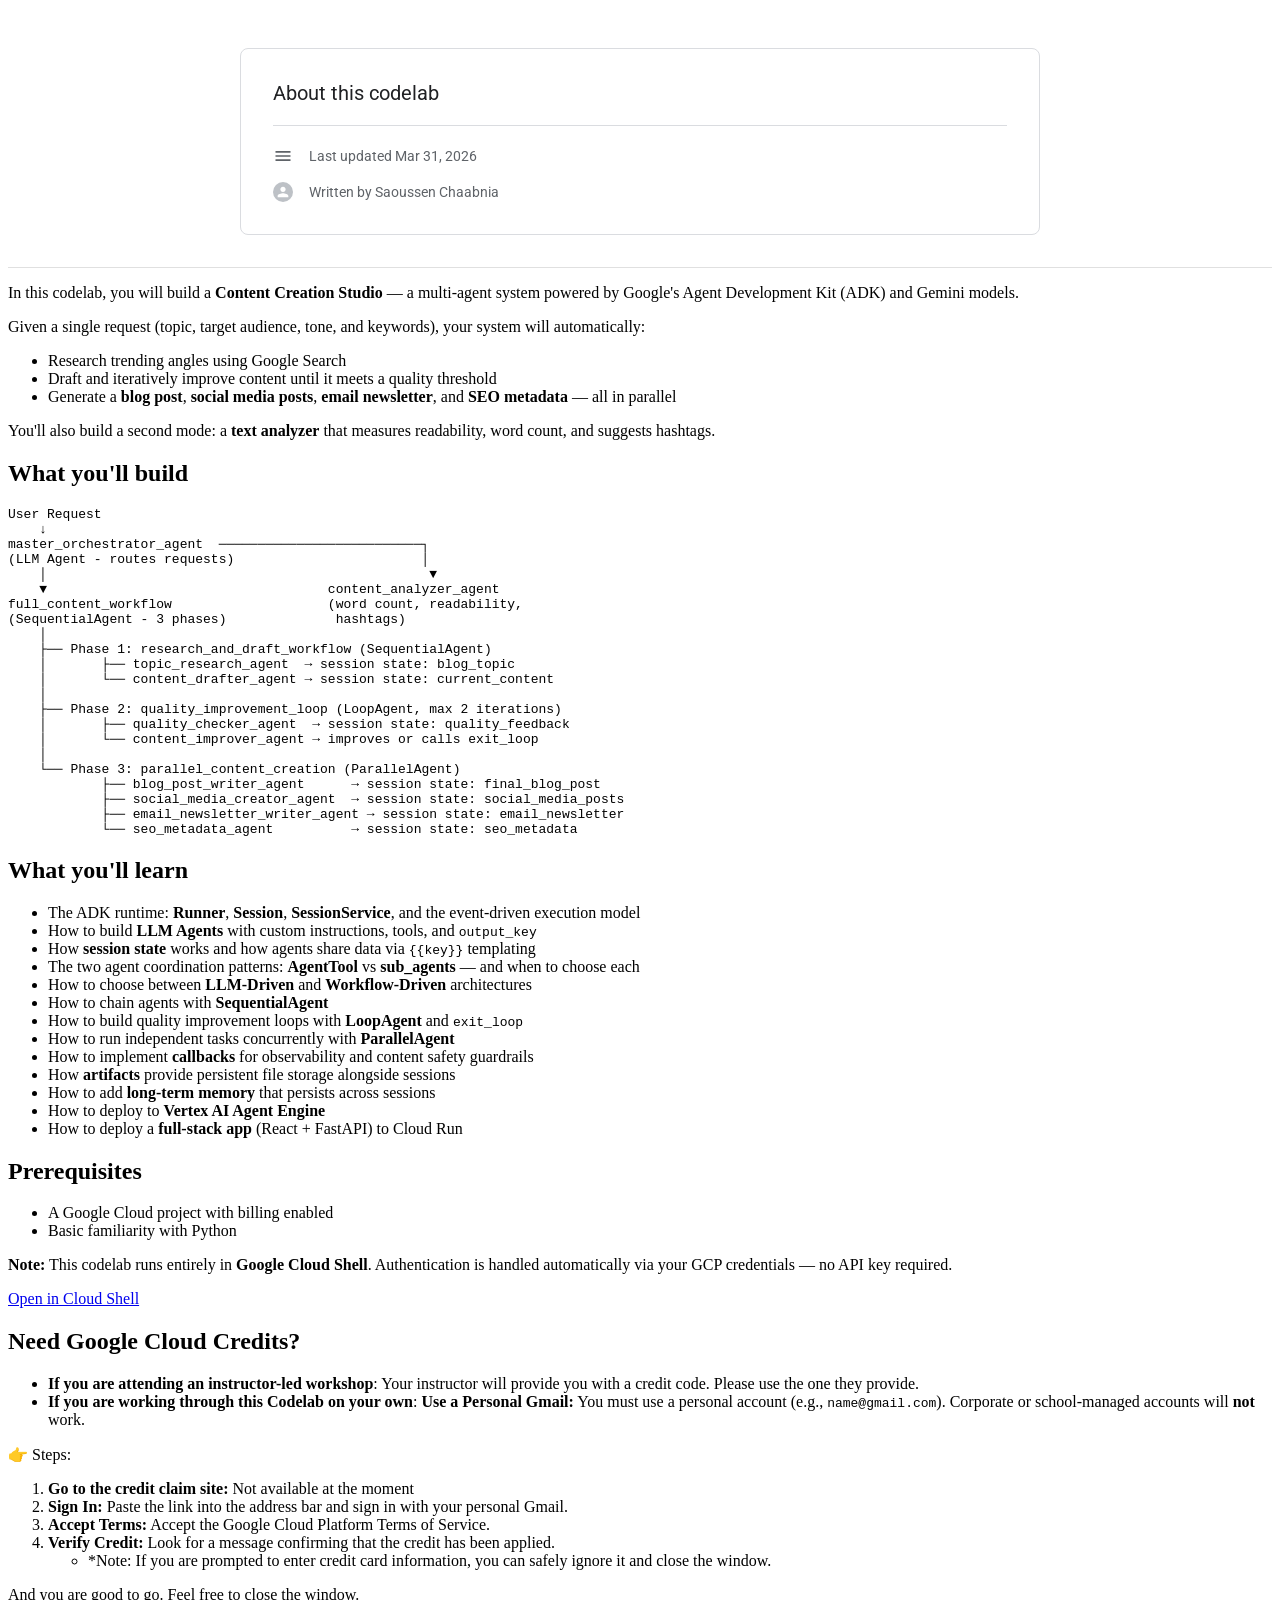
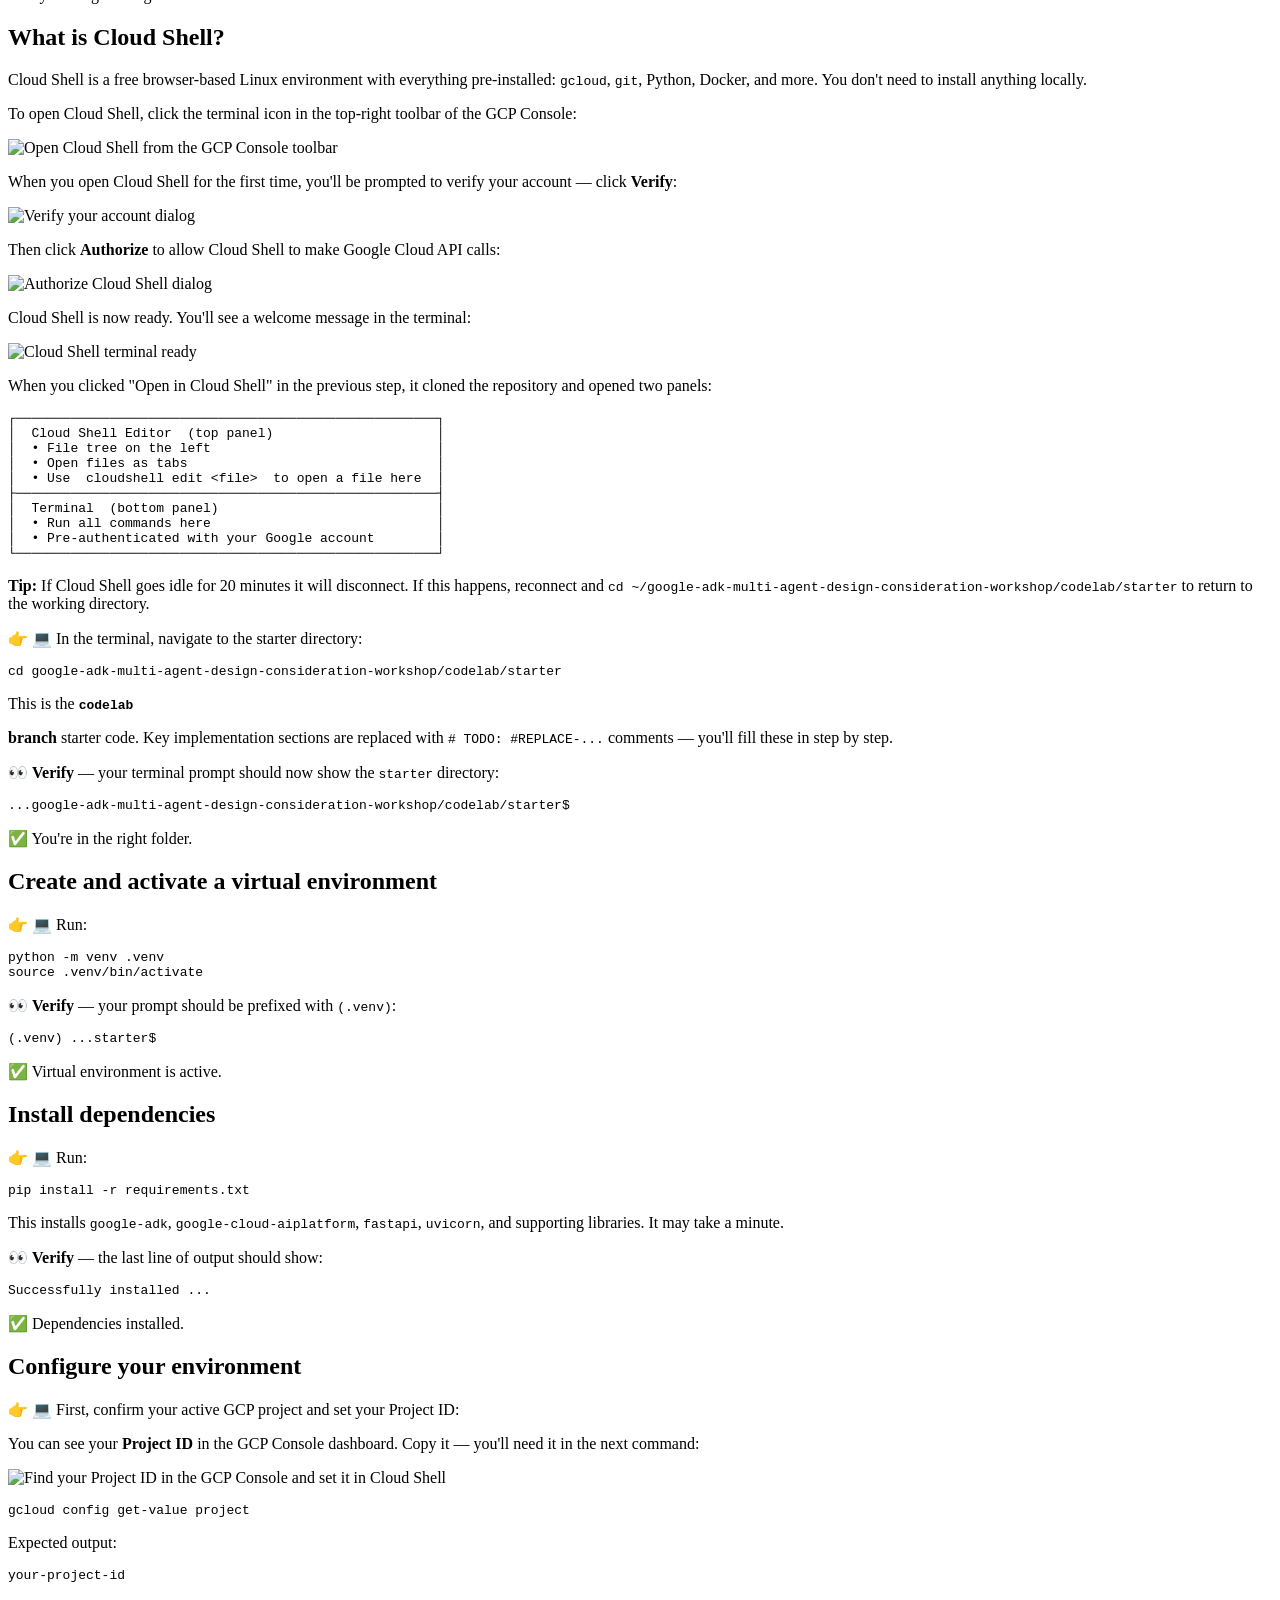
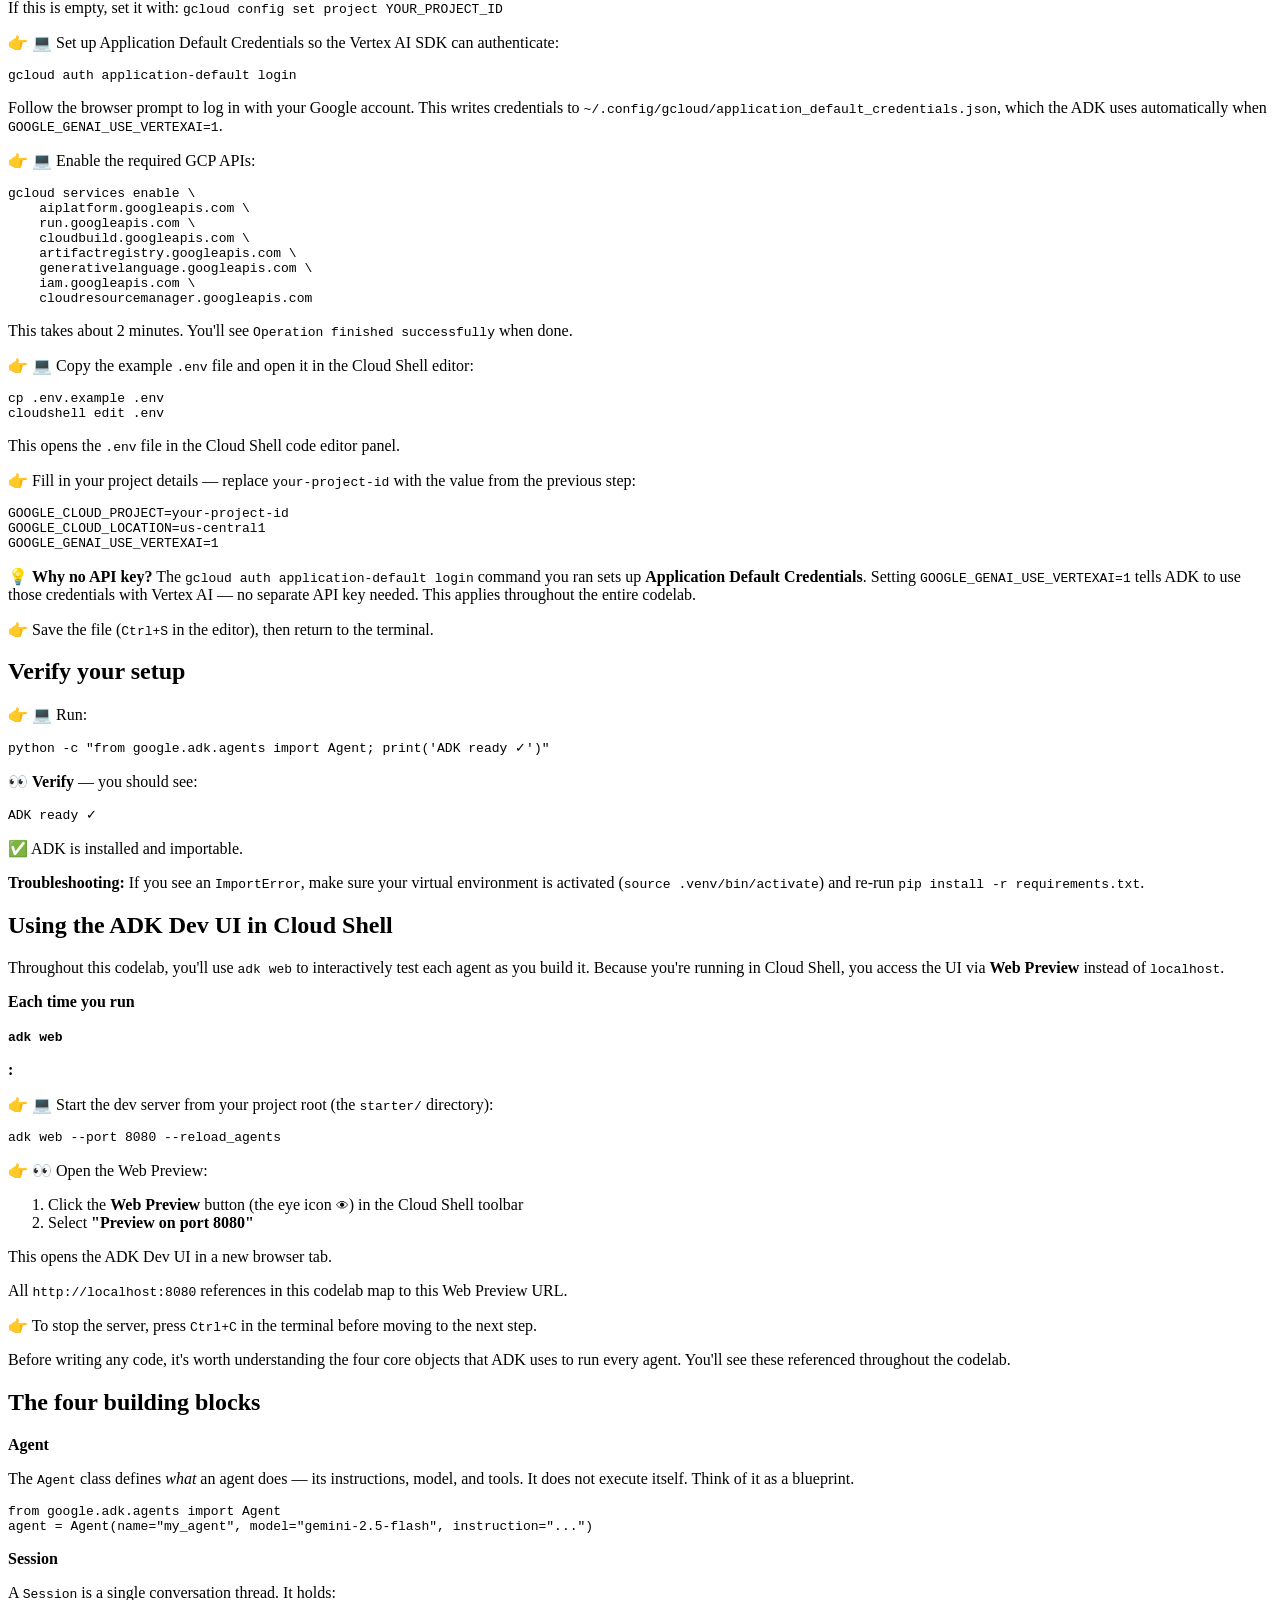
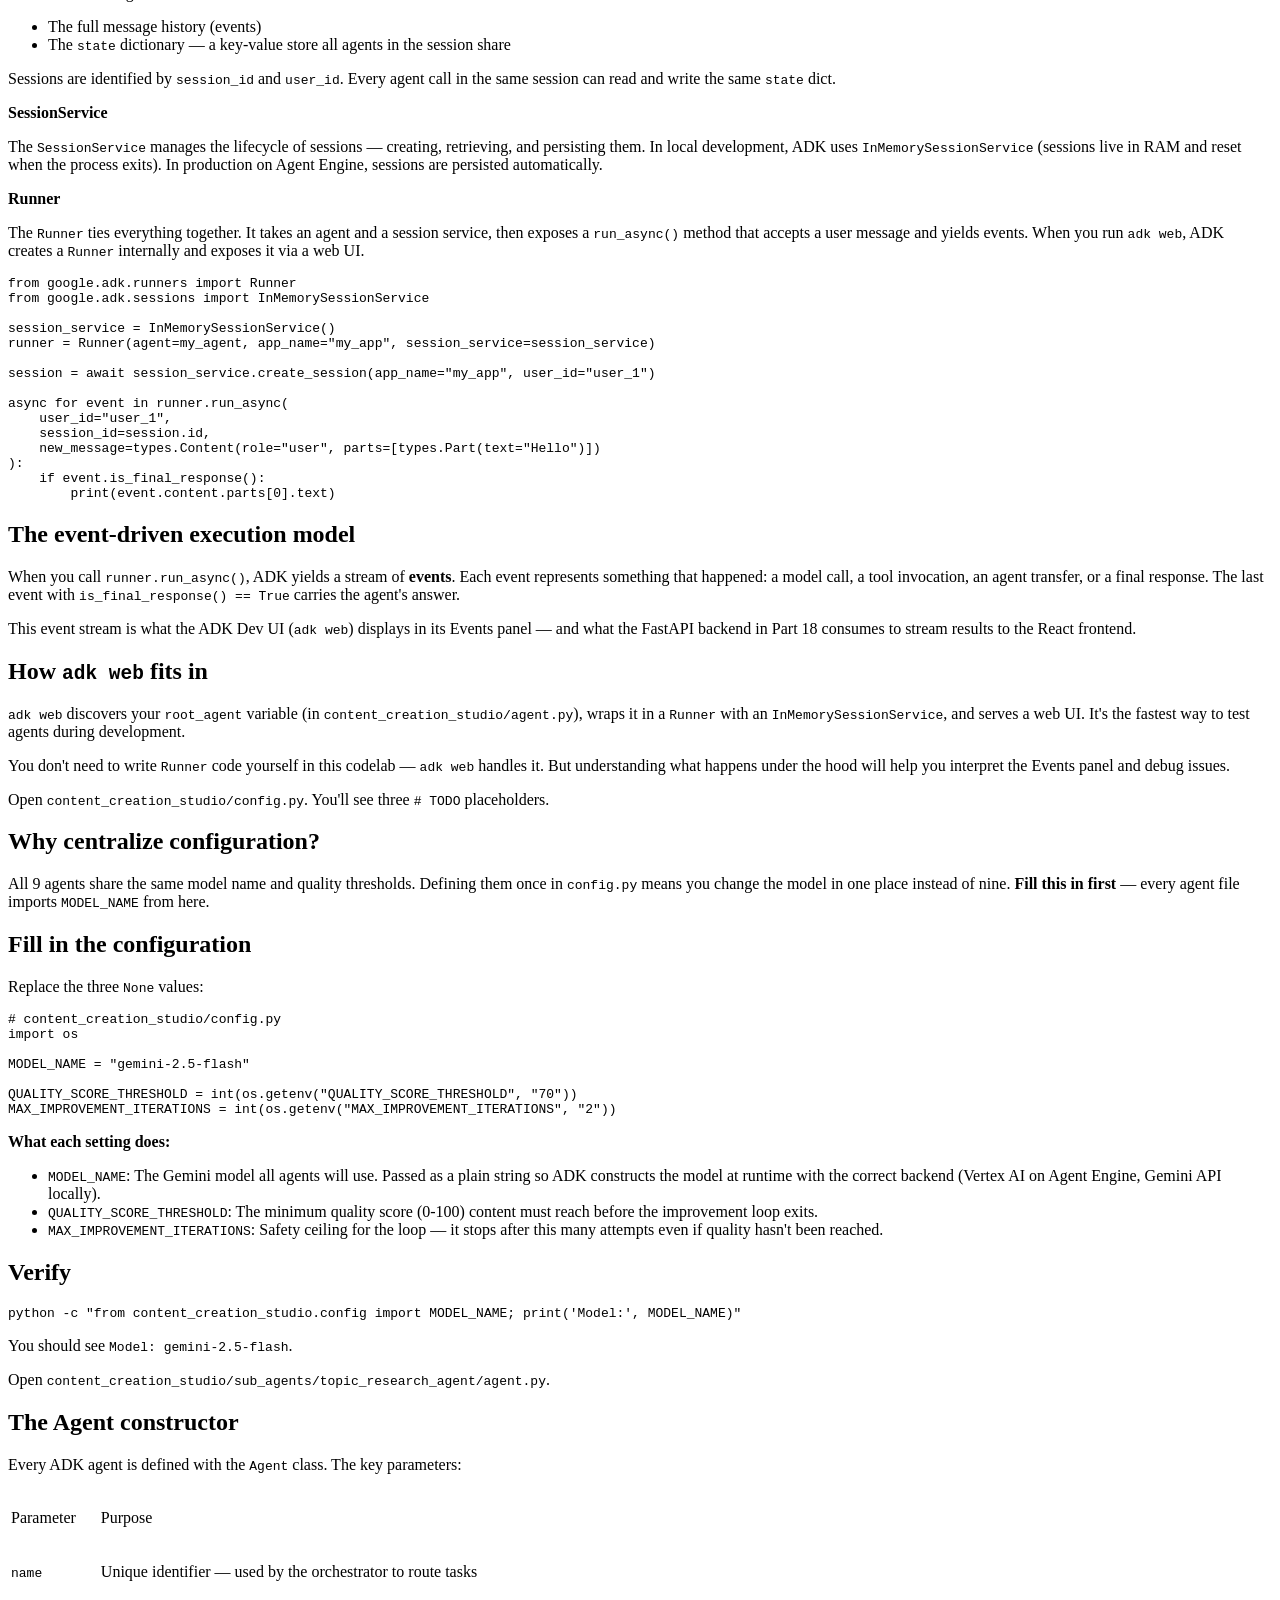
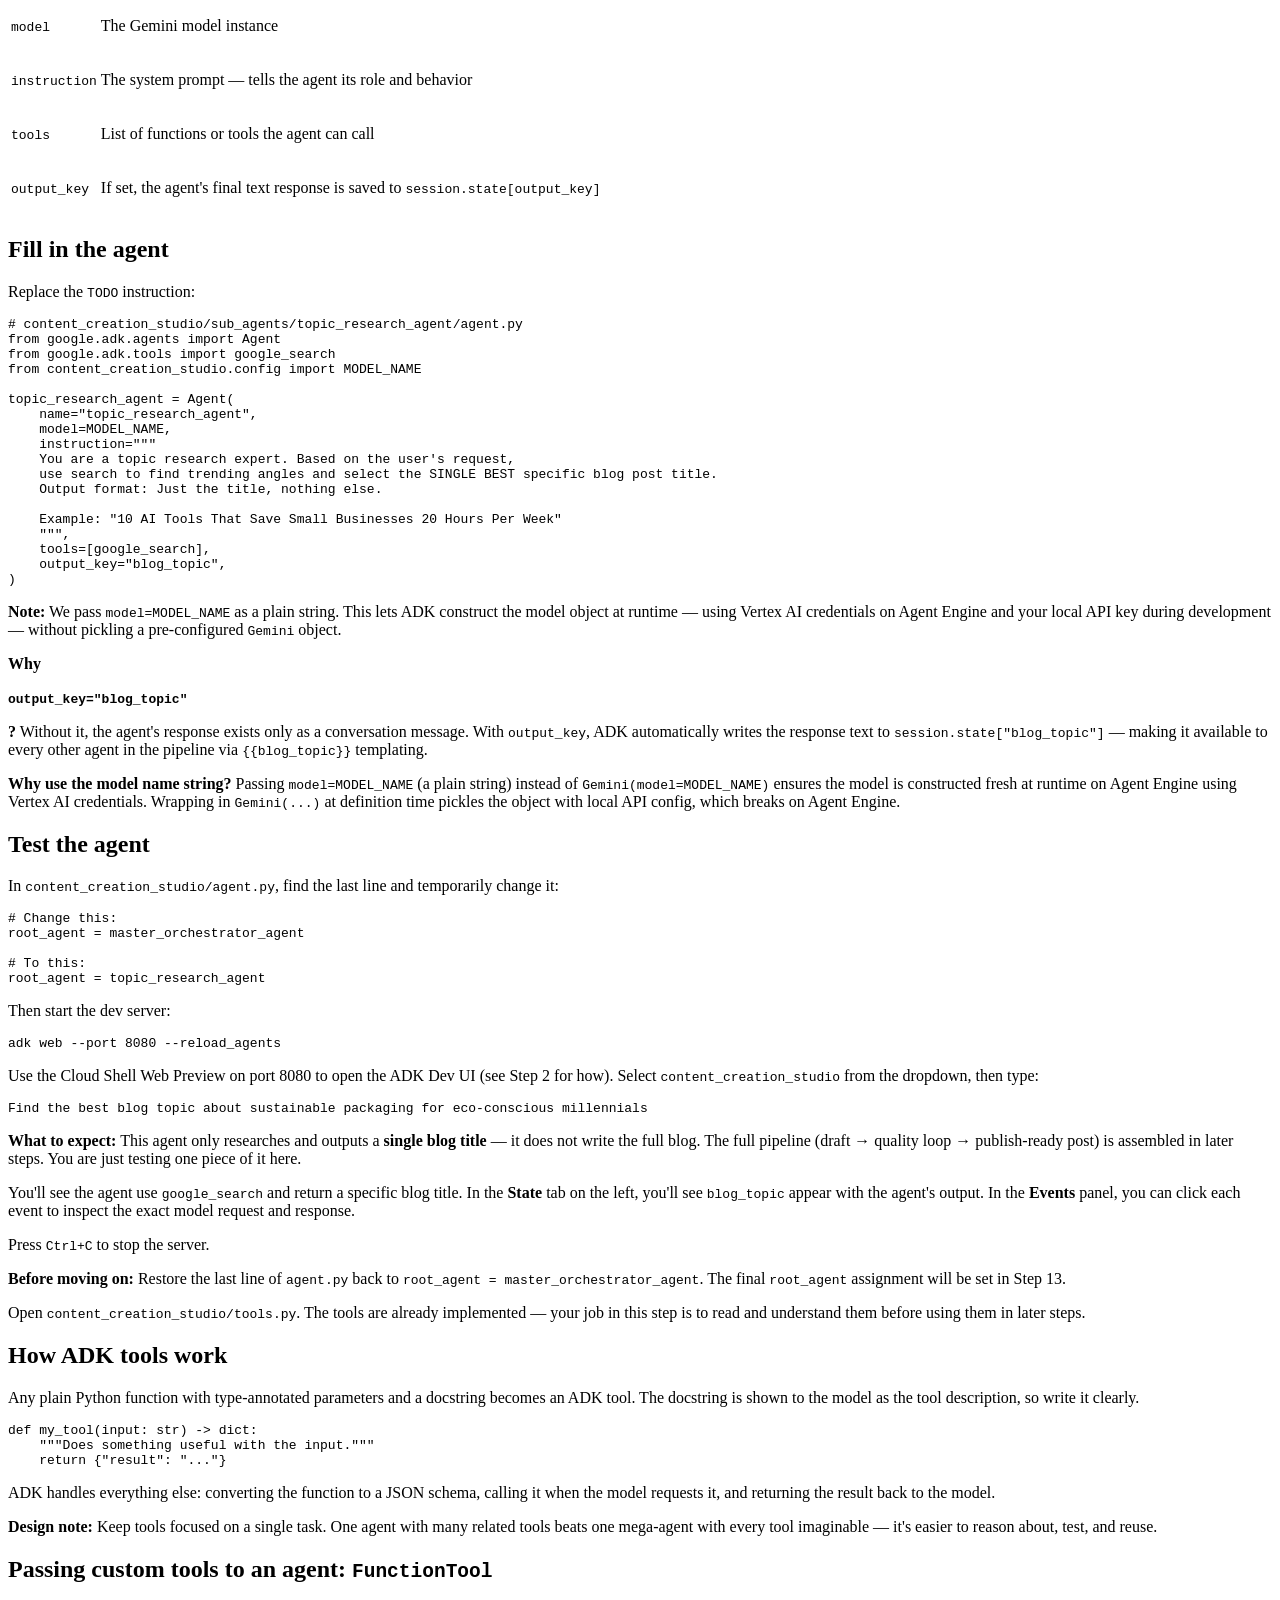
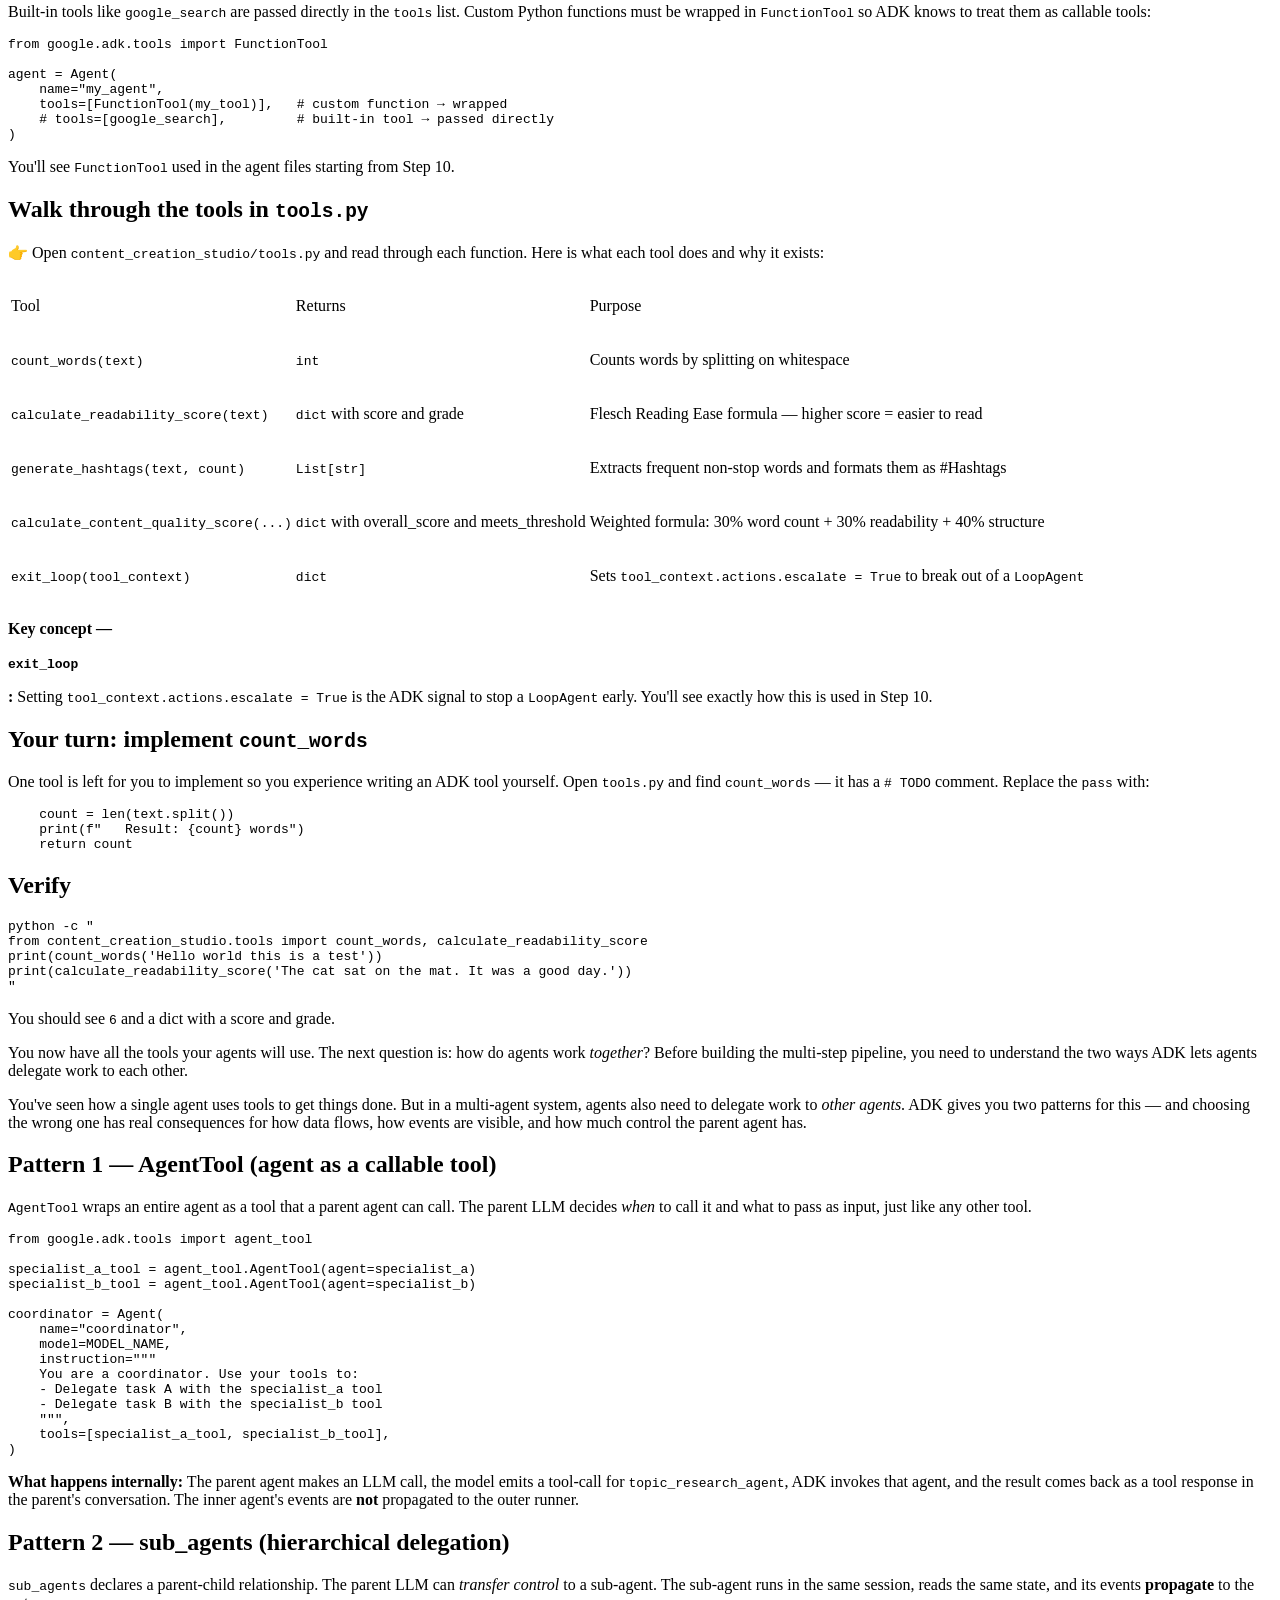
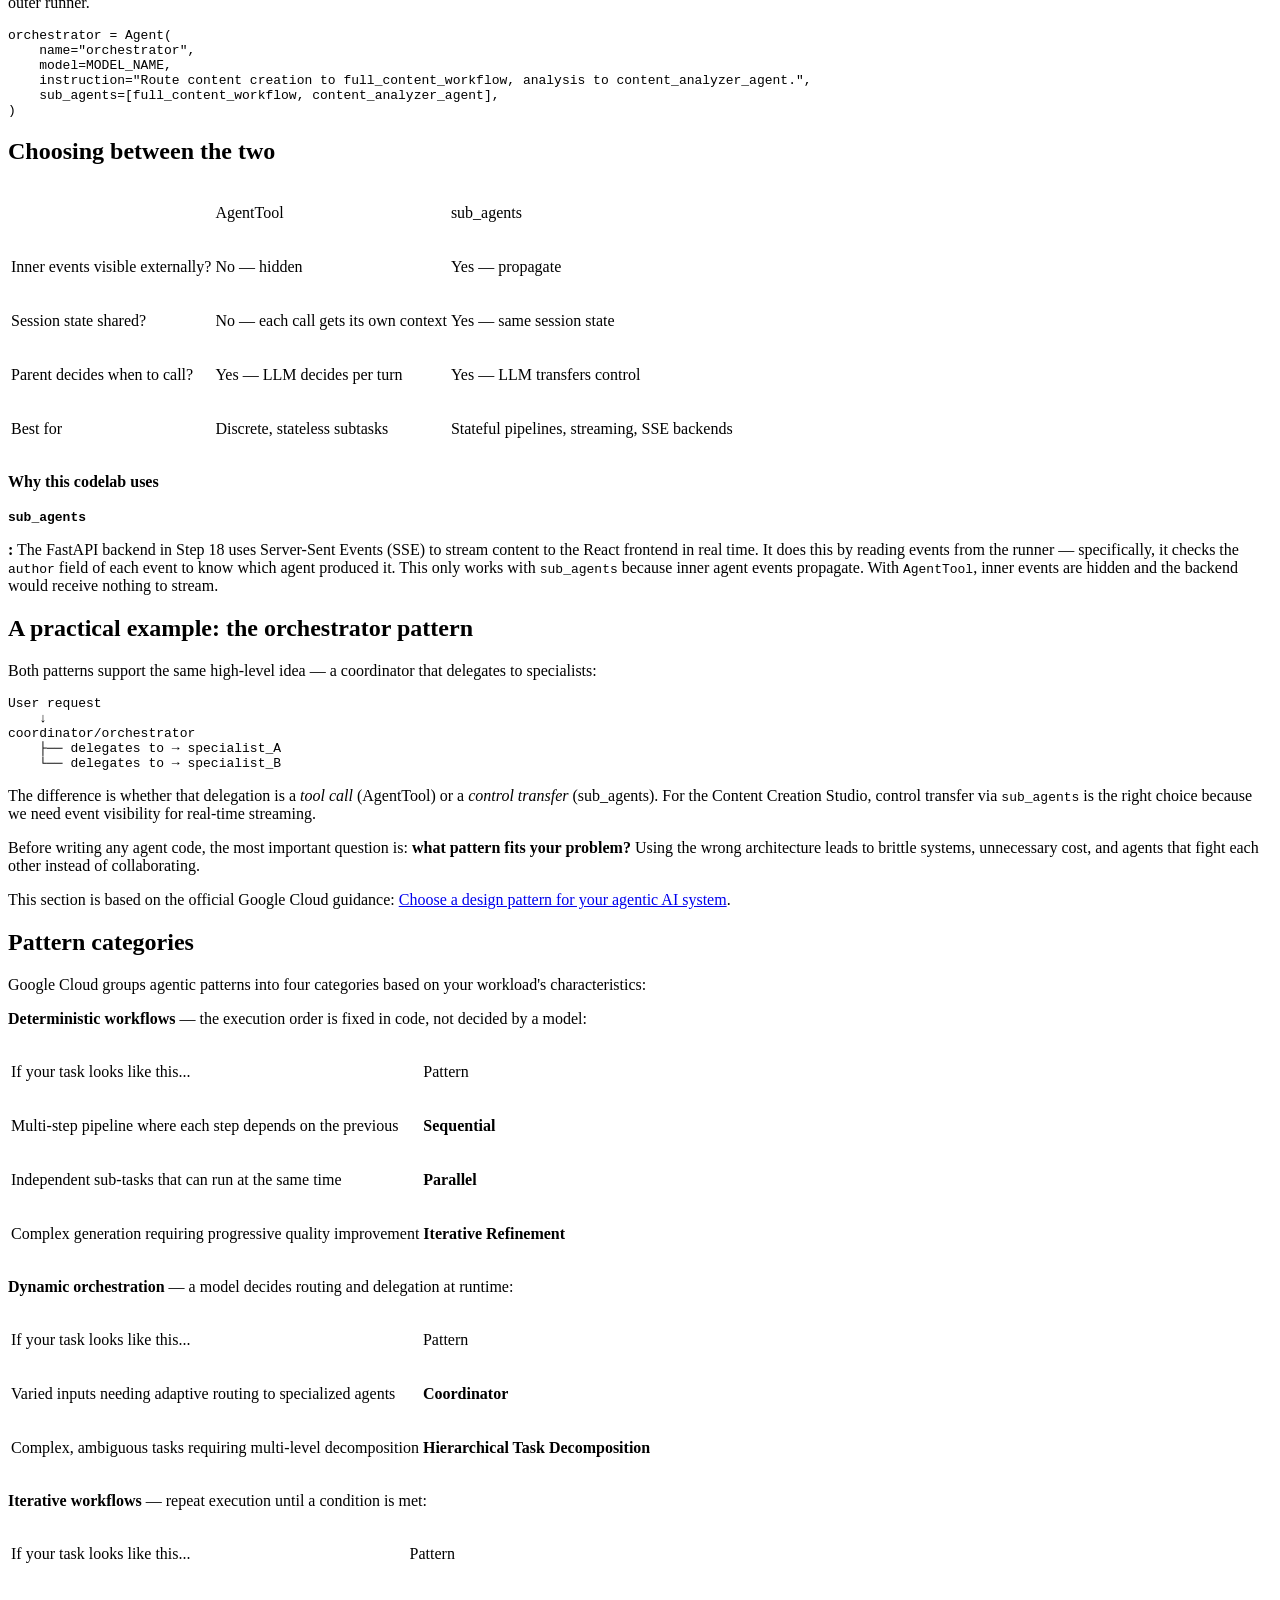
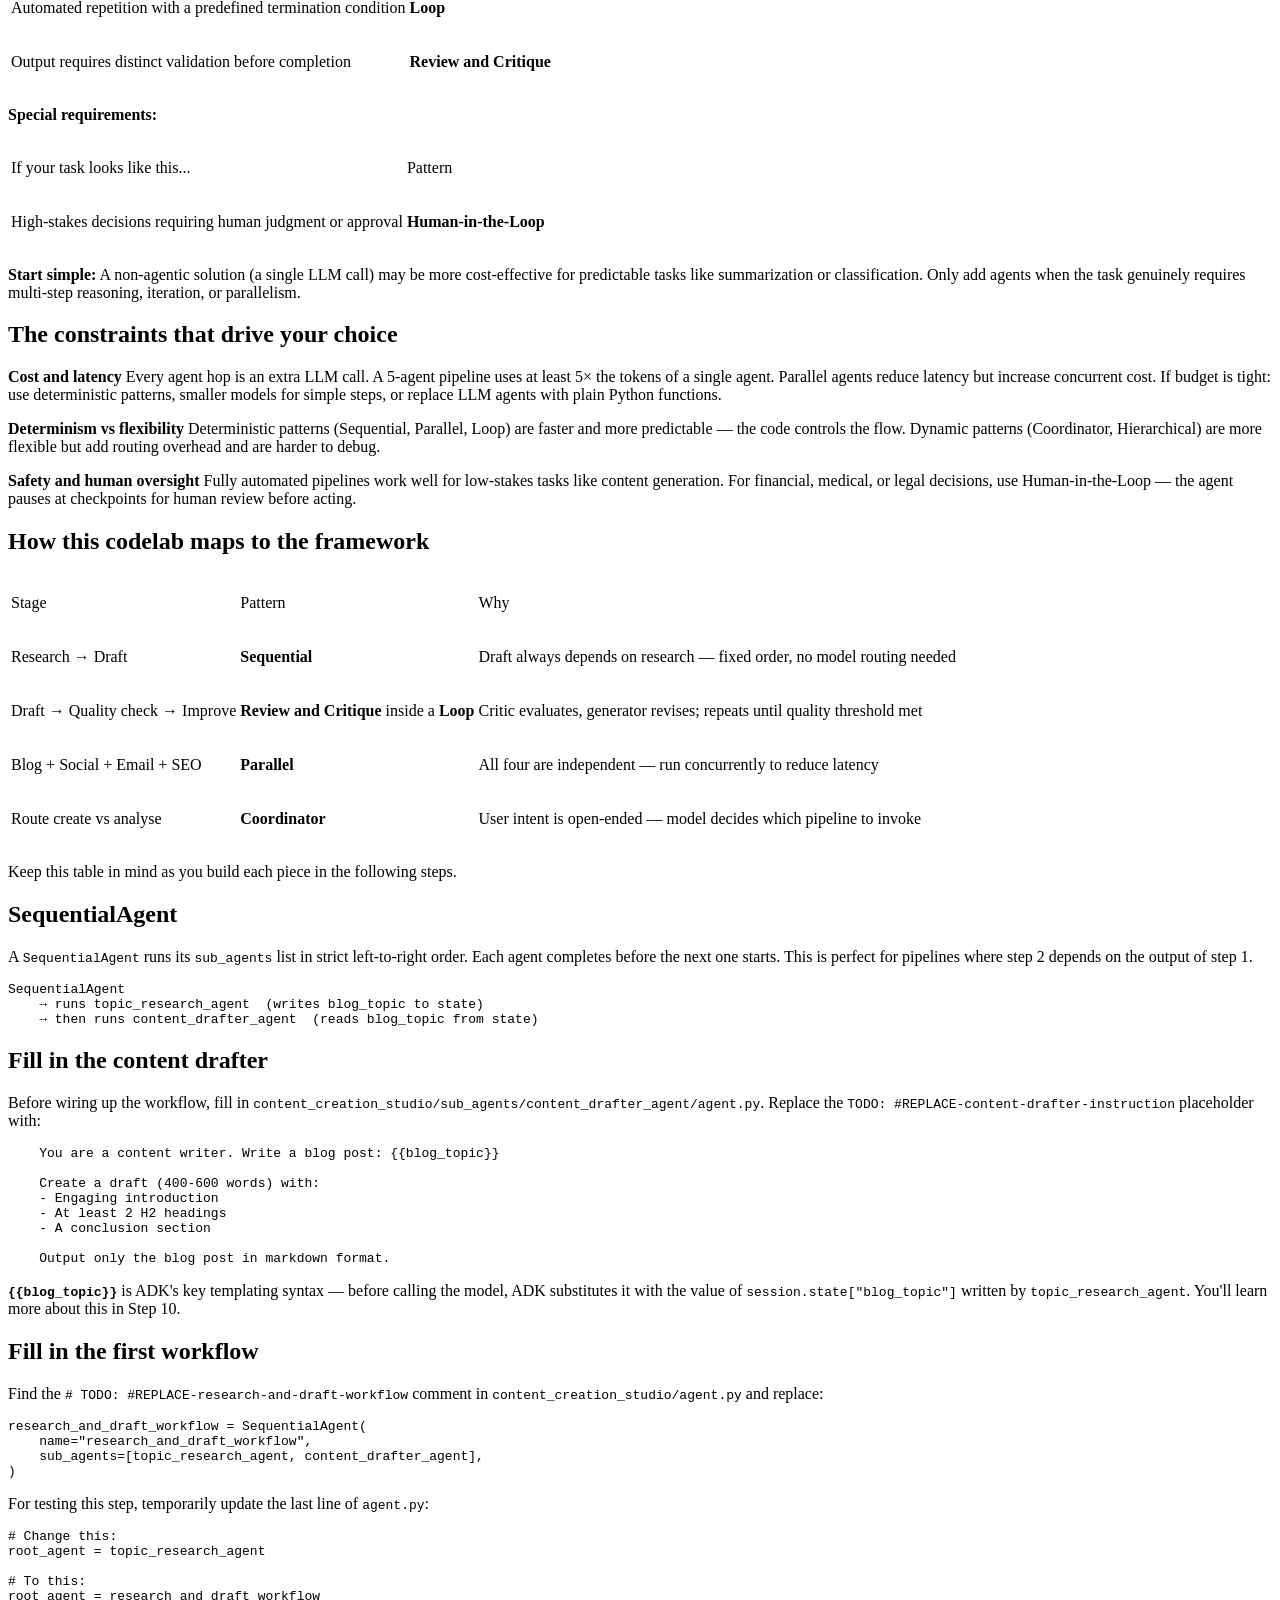
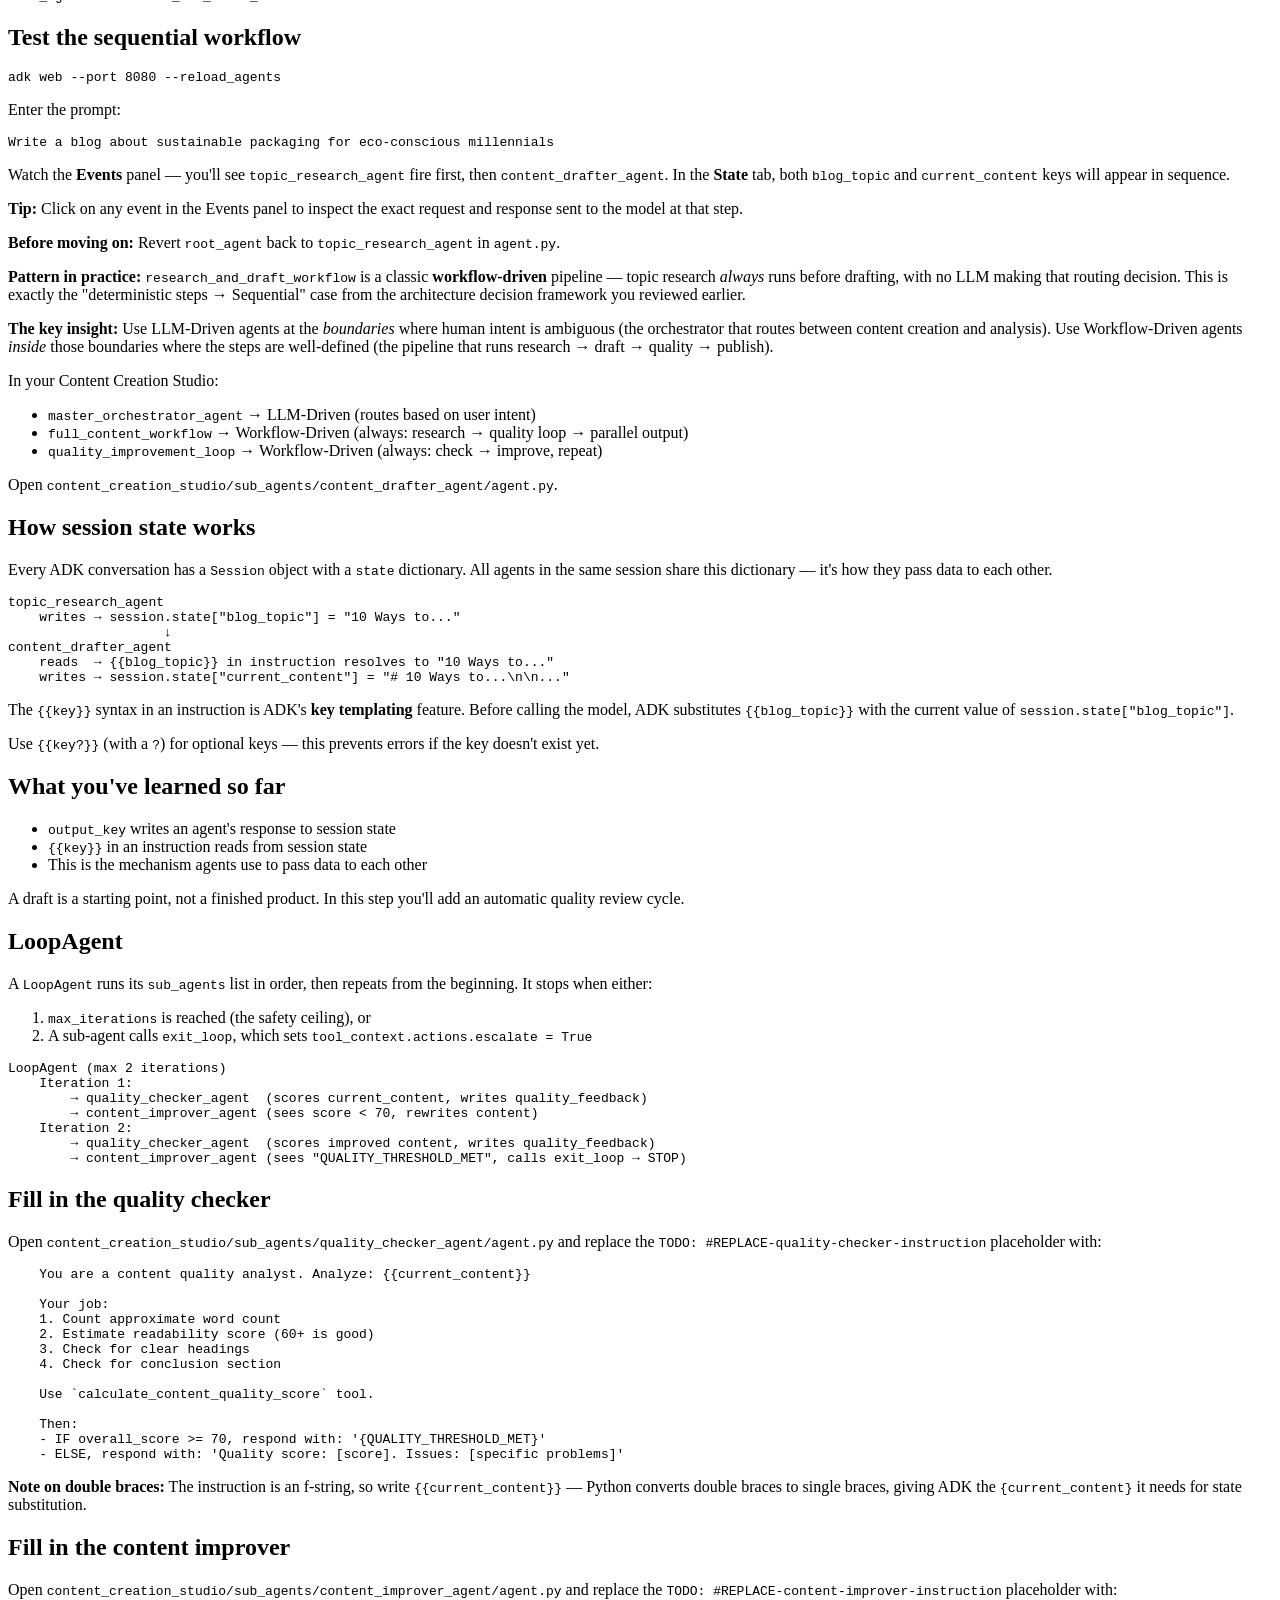
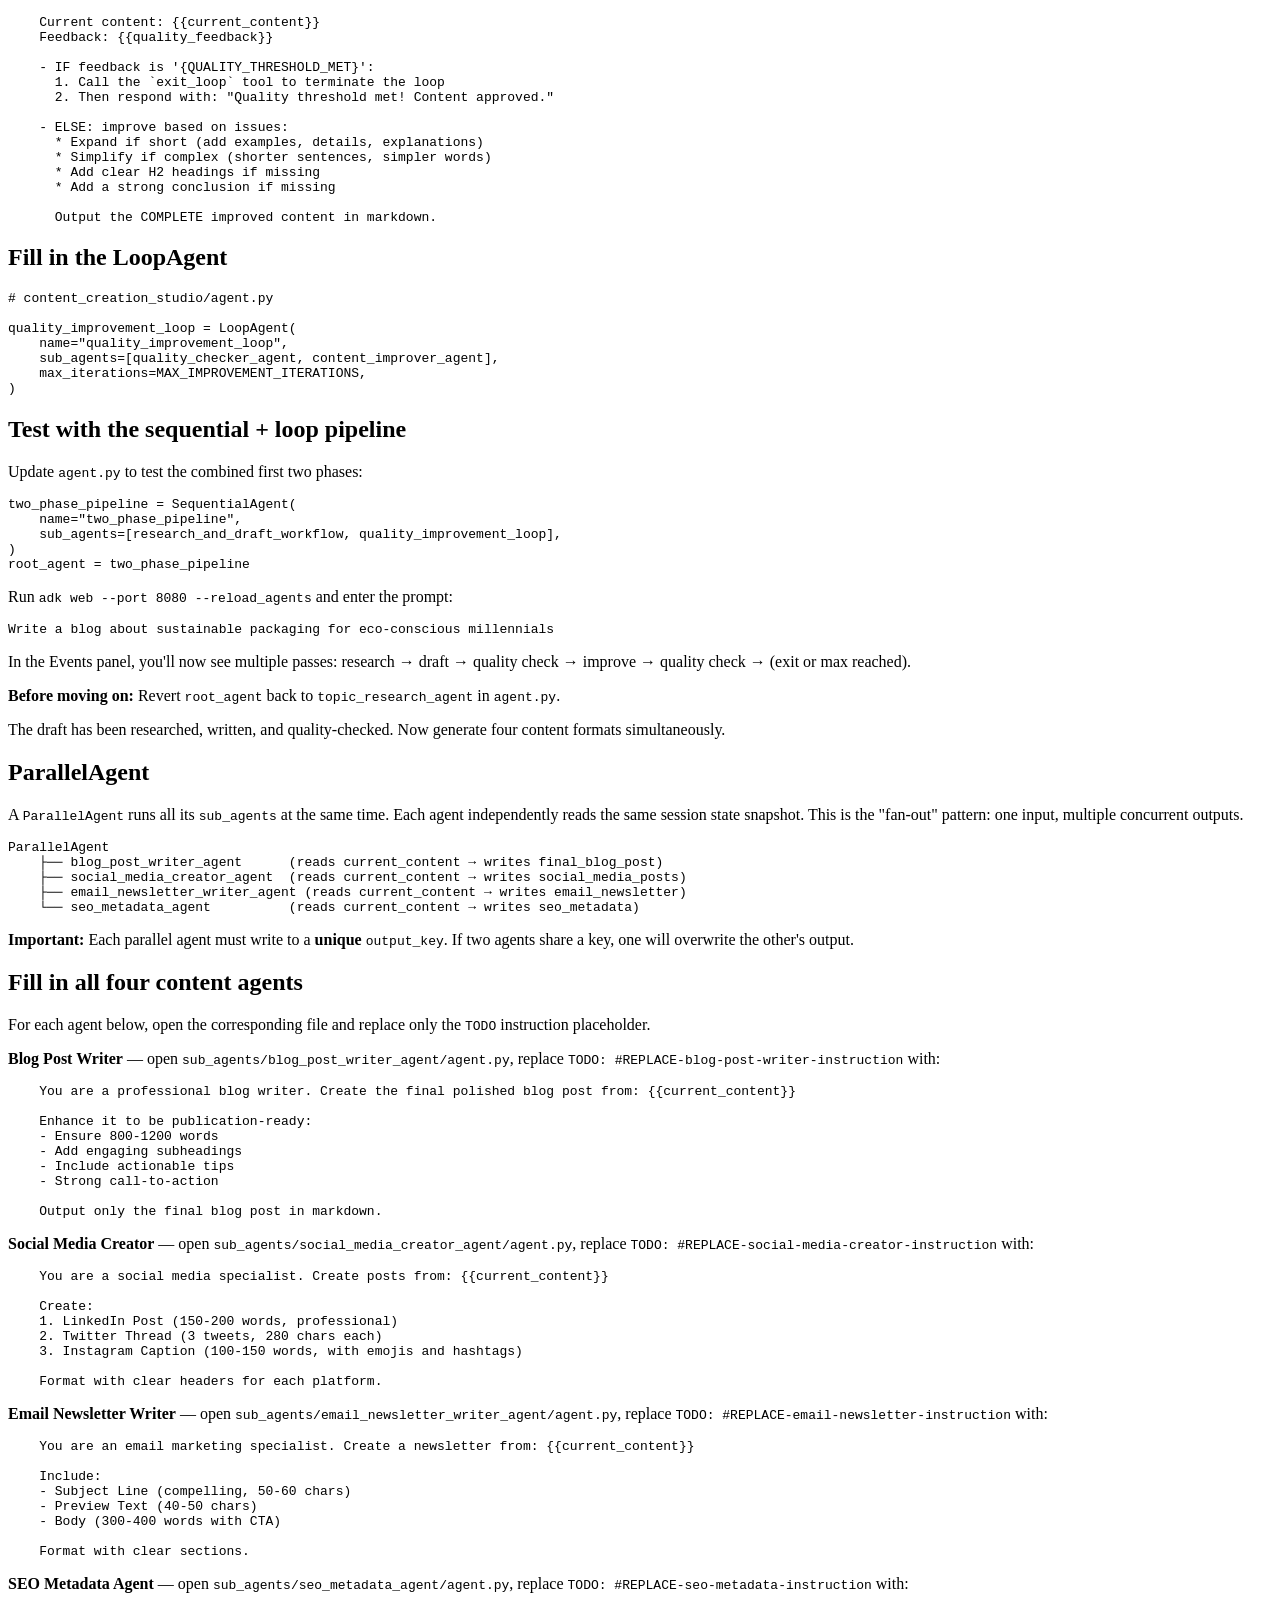
==== codelab/docs/index.html @ f1ec1abd "Fix Agent Engine deployment: use string model names, add fullstack scaffold, sync versions   - Repla" ====
<!doctype html>

<html>
<head>
  <meta name="viewport" content="width=device-width, minimum-scale=1.0, initial-scale=1.0, user-scalable=yes">
  <meta name="theme-color" content="#4F7DC9">
  <meta charset="UTF-8">
  <title>Multi-Agent Systems with Google ADK &amp; Vertex AI: Design Considerations</title>
  <link rel="stylesheet" href="//fonts.googleapis.com/css?family=Source+Code+Pro:400|Roboto:400,300,400italic,500,700|Roboto+Mono">
  <link rel="stylesheet" href="//fonts.googleapis.com/icon?family=Material+Icons">
  <link rel="stylesheet" href="https://storage.googleapis.com/claat-public/codelab-elements.css">
  <style>
    .success {
      color: #1e8e3e;
    }
    .error {
      color: red;
    }
  </style>
</head>
<body>
  <google-codelab-analytics gaid="UA-49880327-14" ga4id=""></google-codelab-analytics>
  <google-codelab codelab-gaid=""
                  codelab-ga4id=""
                  id="content-creation-studio-adk"
                  title="Multi-Agent Systems with Google ADK &amp; Vertex AI: Design Considerations"
                  environment="web"
                  feedback-link="https://github.com/Saoussen-CH/google-adk-multi-agent-design-consideration-workshop/issues">
    
      <google-codelab-step label="Introduction" duration="0">
    <div style="background:#fff;padding:40px 48px 32px;border-bottom:1px solid #e0e0e0;">
      <div style="max-width:800px;margin:0 auto;">
        <div style="border:1px solid #dadce0;border-radius:8px;padding:32px;font-family:'Google Sans',Roboto,sans-serif;">
          <p style="font-size:20px;font-weight:400;margin:0 0 20px 0;color:#202124;">About this codelab</p>
          <hr style="border:none;border-top:1px solid #dadce0;margin:0 0 20px 0;">
          <div style="display:flex;align-items:center;margin-bottom:16px;color:#5f6368;font-size:14px;">
            <svg style="margin-right:16px;flex-shrink:0;" xmlns="http://www.w3.org/2000/svg" height="20" width="20" viewBox="0 0 24 24" fill="#5f6368"><path d="M3 18h18v-2H3v2zm0-5h18v-2H3v2zm0-7v2h18V6H3z"/></svg>
            <span>Last updated Mar 31, 2026</span>
          </div>
          <div style="display:flex;align-items:center;color:#5f6368;font-size:14px;">
            <div style="margin-right:16px;flex-shrink:0;width:20px;height:20px;border-radius:50%;background:#bdc1c6;display:flex;align-items:center;justify-content:center;overflow:hidden;">
              <svg xmlns="http://www.w3.org/2000/svg" height="16" width="16" viewBox="0 0 24 24" fill="#fff"><path d="M12 12c2.21 0 4-1.79 4-4s-1.79-4-4-4-4 1.79-4 4 1.79 4 4 4zm0 2c-2.67 0-8 1.34-8 4v2h16v-2c0-2.66-5.33-4-8-4z"/></svg>
            </div>
            <span>Written by Saoussen Chaabnia</span>
          </div>
        </div>
      </div>
    </div>

        <p>In this codelab, you will build a <strong>Content Creation Studio</strong> — a multi-agent system powered by Google&#39;s Agent Development Kit (ADK) and Gemini models.</p>
<p>Given a single request (topic, target audience, tone, and keywords), your system will automatically:</p>
<ul>
<li>Research trending angles using Google Search</li>
<li>Draft and iteratively improve content until it meets a quality threshold</li>
<li>Generate a <strong>blog post</strong>, <strong>social media posts</strong>, <strong>email newsletter</strong>, and <strong>SEO metadata</strong> — all in parallel</li>
</ul>
<p>You&#39;ll also build a second mode: a <strong>text analyzer</strong> that measures readability, word count, and suggests hashtags.</p>
<h2 is-upgraded>What you&#39;ll build</h2>
<pre><code language="language-text" class="language-text">User Request
    ↓
master_orchestrator_agent  ──────────────────────────┐
(LLM Agent - routes requests)                        │
    │                                                 ▼
    ▼                                    content_analyzer_agent
full_content_workflow                    (word count, readability,
(SequentialAgent - 3 phases)              hashtags)
    │
    ├── Phase 1: research_and_draft_workflow (SequentialAgent)
    │       ├── topic_research_agent  → session state: blog_topic
    │       └── content_drafter_agent → session state: current_content
    │
    ├── Phase 2: quality_improvement_loop (LoopAgent, max 2 iterations)
    │       ├── quality_checker_agent  → session state: quality_feedback
    │       └── content_improver_agent → improves or calls exit_loop
    │
    └── Phase 3: parallel_content_creation (ParallelAgent)
            ├── blog_post_writer_agent      → session state: final_blog_post
            ├── social_media_creator_agent  → session state: social_media_posts
            ├── email_newsletter_writer_agent → session state: email_newsletter
            └── seo_metadata_agent          → session state: seo_metadata
</code></pre>
<h2 class="checklist" is-upgraded>What you&#39;ll learn</h2>
<ul class="checklist">
<li>The ADK runtime: <strong>Runner</strong>, <strong>Session</strong>, <strong>SessionService</strong>, and the event-driven execution model</li>
<li>How to build <strong>LLM Agents</strong> with custom instructions, tools, and <code>output_key</code></li>
<li>How <strong>session state</strong> works and how agents share data via <code>&#123;&#123;key}}</code> templating</li>
<li>The two agent coordination patterns: <strong>AgentTool</strong> vs <strong>sub_agents</strong> — and when to choose each</li>
<li>How to choose between <strong>LLM-Driven</strong> and <strong>Workflow-Driven</strong> architectures</li>
<li>How to chain agents with <strong>SequentialAgent</strong></li>
<li>How to build quality improvement loops with <strong>LoopAgent</strong> and <code>exit_loop</code></li>
<li>How to run independent tasks concurrently with <strong>ParallelAgent</strong></li>
<li>How to implement <strong>callbacks</strong> for observability and content safety guardrails</li>
<li>How <strong>artifacts</strong> provide persistent file storage alongside sessions</li>
<li>How to add <strong>long-term memory</strong> that persists across sessions</li>
<li>How to deploy to <strong>Vertex AI Agent Engine</strong></li>
<li>How to deploy a <strong>full-stack app</strong> (React + FastAPI) to Cloud Run</li>
</ul>
<h2 is-upgraded>Prerequisites</h2>
<ul>
<li>A Google Cloud project with billing enabled</li>
<li>Basic familiarity with Python</li>
</ul>
<p><strong>Note:</strong> This codelab runs entirely in <strong>Google Cloud Shell</strong>. Authentication is handled automatically via your GCP credentials — no API key required.</p>
<p><a href="https://ssh.cloud.google.com/cloudshell/open?cloudshell_git_repo=https://github.com/Saoussen-CH/google-adk-multi-agent-design-consideration-workshop&cloudshell_git_branch=codelab&cloudshell_tutorial=codelab/codelab.md&cloudshell_workspace=codelab/starter" target="_blank">Open in Cloud Shell</a></p>


      </google-codelab-step>
    
      <google-codelab-step label="Set Up Your Environment" duration="0">
        <h2 is-upgraded>Need Google Cloud Credits?</h2>
<ul>
<li><strong>If you are attending an instructor-led workshop</strong>: Your instructor will provide you with a credit code. Please use the one they provide.</li>
<li><strong>If you are working through this Codelab on your own</strong>: <strong>Use a Personal Gmail:</strong> You must use a personal account (e.g., <code>name@gmail.com</code>). Corporate or school-managed accounts will <strong>not</strong> work.</li>
</ul>
<p>👉 Steps:</p>
<ol type="1">
<li><strong>Go to the credit claim site:</strong> Not available at the moment</li>
<li><strong>Sign In:</strong> Paste the link into the address bar and sign in with your personal Gmail.</li>
<li><strong>Accept Terms:</strong> Accept the Google Cloud Platform Terms of Service.</li>
<li><strong>Verify Credit:</strong> Look for a message confirming that the credit has been applied. <ul>
<li>*Note: If you are prompted to enter credit card information, you can safely ignore it and close the window.</li>
</ul>
</li>
</ol>
<p>And you are good to go. Feel free to close the window.</p>
<h2 is-upgraded>What is Cloud Shell?</h2>
<p>Cloud Shell is a free browser-based Linux environment with everything pre-installed: <code>gcloud</code>, <code>git</code>, Python, Docker, and more. You don&#39;t need to install anything locally.</p>
<p>To open Cloud Shell, click the terminal icon in the top-right toolbar of the GCP Console:</p>
<p class="image-container"><img alt="Open Cloud Shell from the GCP Console toolbar" src="img/313b93a7663ee33a.jpg"></p>
<p>When you open Cloud Shell for the first time, you&#39;ll be prompted to verify your account — click <strong>Verify</strong>:</p>
<p class="image-container"><img alt="Verify your account dialog" src="img/2f331ca50a590282.jpg"></p>
<p>Then click <strong>Authorize</strong> to allow Cloud Shell to make Google Cloud API calls:</p>
<p class="image-container"><img alt="Authorize Cloud Shell dialog" src="img/bbdea606f92e0538.jpg"></p>
<p>Cloud Shell is now ready. You&#39;ll see a welcome message in the terminal:</p>
<p class="image-container"><img alt="Cloud Shell terminal ready" src="img/fb54797b2d4b65ad.jpg"></p>
<p>When you clicked &#34;Open in Cloud Shell&#34; in the previous step, it cloned the repository and opened two panels:</p>
<pre><code language="language-text" class="language-text">┌──────────────────────────────────────────────────────┐
│  Cloud Shell Editor  (top panel)                     │
│  • File tree on the left                             │
│  • Open files as tabs                                │
│  • Use  cloudshell edit &lt;file&gt;  to open a file here  │
├──────────────────────────────────────────────────────┤
│  Terminal  (bottom panel)                            │
│  • Run all commands here                             │
│  • Pre-authenticated with your Google account        │
└──────────────────────────────────────────────────────┘
</code></pre>
<p><strong>Tip:</strong> If Cloud Shell goes idle for 20 minutes it will disconnect. If this happens, reconnect and <code>cd ~/google-adk-multi-agent-design-consideration-workshop/codelab/starter</code> to return to the working directory.</p>
<p>👉 💻 In the terminal, navigate to the starter directory:</p>
<pre><code language="language-bash" class="language-bash">cd google-adk-multi-agent-design-consideration-workshop/codelab/starter
</code></pre>
<p>This is the <strong><code>codelab</code></strong></p>
<p><strong> branch</strong> starter code. Key implementation sections are replaced with <code># TODO: #REPLACE-...</code> comments — you&#39;ll fill these in step by step.</p>
<p>👀 <strong>Verify</strong> — your terminal prompt should now show the <code>starter</code> directory:</p>
<pre><code language="language-text" class="language-text">...google-adk-multi-agent-design-consideration-workshop/codelab/starter$
</code></pre>
<p>✅ You&#39;re in the right folder.</p>
<h2 is-upgraded>Create and activate a virtual environment</h2>
<p>👉 💻 Run:</p>
<pre><code language="language-bash" class="language-bash">python -m venv .venv
source .venv/bin/activate
</code></pre>
<p>👀 <strong>Verify</strong> — your prompt should be prefixed with <code>(.venv)</code>:</p>
<pre><code language="language-text" class="language-text">(.venv) ...starter$
</code></pre>
<p>✅ Virtual environment is active.</p>
<h2 is-upgraded>Install dependencies</h2>
<p>👉 💻 Run:</p>
<pre><code language="language-bash" class="language-bash">pip install -r requirements.txt
</code></pre>
<p>This installs <code>google-adk</code>, <code>google-cloud-aiplatform</code>, <code>fastapi</code>, <code>uvicorn</code>, and supporting libraries. It may take a minute.</p>
<p>👀 <strong>Verify</strong> — the last line of output should show:</p>
<pre><code language="language-text" class="language-text">Successfully installed ...
</code></pre>
<p>✅ Dependencies installed.</p>
<h2 is-upgraded>Configure your environment</h2>
<p>👉 💻 First, confirm your active GCP project and set your Project ID:</p>
<p>You can see your <strong>Project ID</strong> in the GCP Console dashboard. Copy it — you&#39;ll need it in the next command:</p>
<p class="image-container"><img alt="Find your Project ID in the GCP Console and set it in Cloud Shell" src="img/1da5e7c9bc304a1d.jpg"></p>
<pre><code language="language-bash" class="language-bash">gcloud config get-value project
</code></pre>
<p>Expected output:</p>
<pre><code language="language-text" class="language-text">your-project-id
</code></pre>
<p>If this is empty, set it with: <code>gcloud config set project YOUR_PROJECT_ID</code></p>
<p>👉 💻 Set up Application Default Credentials so the Vertex AI SDK can authenticate:</p>
<pre><code language="language-bash" class="language-bash">gcloud auth application-default login
</code></pre>
<p>Follow the browser prompt to log in with your Google account. This writes credentials to <code>~/.config/gcloud/application_default_credentials.json</code>, which the ADK uses automatically when <code>GOOGLE_GENAI_USE_VERTEXAI=1</code>.</p>
<p>👉 💻 Enable the required GCP APIs:</p>
<pre><code language="language-bash" class="language-bash">gcloud services enable \
    aiplatform.googleapis.com \
    run.googleapis.com \
    cloudbuild.googleapis.com \
    artifactregistry.googleapis.com \
    generativelanguage.googleapis.com \
    iam.googleapis.com \
    cloudresourcemanager.googleapis.com
</code></pre>
<p>This takes about 2 minutes. You&#39;ll see <code>Operation finished successfully</code> when done.</p>
<p>👉 💻 Copy the example <code>.env</code> file and open it in the Cloud Shell editor:</p>
<pre><code language="language-bash" class="language-bash">cp .env.example .env
cloudshell edit .env
</code></pre>
<p>This opens the <code>.env</code> file in the Cloud Shell code editor panel.</p>
<p>👉 Fill in your project details — replace <code>your-project-id</code> with the value from the previous step:</p>
<pre><code language="language-text" class="language-text">GOOGLE_CLOUD_PROJECT=your-project-id
GOOGLE_CLOUD_LOCATION=us-central1
GOOGLE_GENAI_USE_VERTEXAI=1
</code></pre>
<p>💡 <strong>Why no API key?</strong> The <code>gcloud auth application-default login</code> command you ran sets up <strong>Application Default Credentials</strong>. Setting <code>GOOGLE_GENAI_USE_VERTEXAI=1</code> tells ADK to use those credentials with Vertex AI — no separate API key needed. This applies throughout the entire codelab.</p>
<p>👉 Save the file (<code>Ctrl+S</code> in the editor), then return to the terminal.</p>
<h2 is-upgraded>Verify your setup</h2>
<p>👉 💻 Run:</p>
<pre><code language="language-bash" class="language-bash">python -c &#34;from google.adk.agents import Agent; print(&#39;ADK ready ✓&#39;)&#34;
</code></pre>
<p>👀 <strong>Verify</strong> — you should see:</p>
<pre><code language="language-text" class="language-text">ADK ready ✓
</code></pre>
<p>✅ ADK is installed and importable.</p>
<p><strong>Troubleshooting:</strong> If you see an <code>ImportError</code>, make sure your virtual environment is activated (<code>source .venv/bin/activate</code>) and re-run <code>pip install -r requirements.txt</code>.</p>
<h2 is-upgraded>Using the ADK Dev UI in Cloud Shell</h2>
<p>Throughout this codelab, you&#39;ll use <code>adk web</code> to interactively test each agent as you build it. Because you&#39;re running in Cloud Shell, you access the UI via <strong>Web Preview</strong> instead of <code>localhost</code>.</p>
<p><strong>Each time you run </strong></p>
<p><strong><code>adk web</code></strong></p>
<p><strong>:</strong></p>
<p>👉 💻 Start the dev server from your project root (the <code>starter/</code> directory):</p>
<pre><code language="language-bash" class="language-bash">adk web --port 8080 --reload_agents
</code></pre>
<p>👉 👀 Open the Web Preview:</p>
<ol type="1">
<li>Click the <strong>Web Preview</strong> button (the eye icon <code>👁</code>) in the Cloud Shell toolbar</li>
<li>Select <strong>&#34;Preview on port 8080&#34;</strong></li>
</ol>
<p>This opens the ADK Dev UI in a new browser tab.</p>
<p>All <code>http://localhost:8080</code> references in this codelab map to this Web Preview URL.</p>
<p>👉 To stop the server, press <code>Ctrl+C</code> in the terminal before moving to the next step.</p>


      </google-codelab-step>
    
      <google-codelab-step label="ADK Core Concepts" duration="0">
        <p>Before writing any code, it&#39;s worth understanding the four core objects that ADK uses to run every agent. You&#39;ll see these referenced throughout the codelab.</p>
<h2 is-upgraded>The four building blocks</h2>
<p><strong>Agent</strong></p>
<p>The <code>Agent</code> class defines <em>what</em> an agent does — its instructions, model, and tools. It does not execute itself. Think of it as a blueprint.</p>
<pre><code language="language-python" class="language-python">from google.adk.agents import Agent
agent = Agent(name=&#34;my_agent&#34;, model=&#34;gemini-2.5-flash&#34;, instruction=&#34;...&#34;)
</code></pre>
<p><strong>Session</strong></p>
<p>A <code>Session</code> is a single conversation thread. It holds:</p>
<ul>
<li>The full message history (events)</li>
<li>The <code>state</code> dictionary — a key-value store all agents in the session share</li>
</ul>
<p>Sessions are identified by <code>session_id</code> and <code>user_id</code>. Every agent call in the same session can read and write the same <code>state</code> dict.</p>
<p><strong>SessionService</strong></p>
<p>The <code>SessionService</code> manages the lifecycle of sessions — creating, retrieving, and persisting them. In local development, ADK uses <code>InMemorySessionService</code> (sessions live in RAM and reset when the process exits). In production on Agent Engine, sessions are persisted automatically.</p>
<p><strong>Runner</strong></p>
<p>The <code>Runner</code> ties everything together. It takes an agent and a session service, then exposes a <code>run_async()</code> method that accepts a user message and yields events. When you run <code>adk web</code>, ADK creates a <code>Runner</code> internally and exposes it via a web UI.</p>
<pre><code language="language-python" class="language-python">from google.adk.runners import Runner
from google.adk.sessions import InMemorySessionService

session_service = InMemorySessionService()
runner = Runner(agent=my_agent, app_name=&#34;my_app&#34;, session_service=session_service)

session = await session_service.create_session(app_name=&#34;my_app&#34;, user_id=&#34;user_1&#34;)

async for event in runner.run_async(
    user_id=&#34;user_1&#34;,
    session_id=session.id,
    new_message=types.Content(role=&#34;user&#34;, parts=[types.Part(text=&#34;Hello&#34;)])
):
    if event.is_final_response():
        print(event.content.parts[0].text)
</code></pre>
<h2 is-upgraded>The event-driven execution model</h2>
<p>When you call <code>runner.run_async()</code>, ADK yields a stream of <strong>events</strong>. Each event represents something that happened: a model call, a tool invocation, an agent transfer, or a final response. The last event with <code>is_final_response() == True</code> carries the agent&#39;s answer.</p>
<p>This event stream is what the ADK Dev UI (<code>adk web</code>) displays in its Events panel — and what the FastAPI backend in Part 18 consumes to stream results to the React frontend.</p>
<h2 is-upgraded>How <code>adk web</code> fits in</h2>
<p><code>adk web</code> discovers your <code>root_agent</code> variable (in <code>content_creation_studio/agent.py</code>), wraps it in a <code>Runner</code> with an <code>InMemorySessionService</code>, and serves a web UI. It&#39;s the fastest way to test agents during development.</p>
<p>You don&#39;t need to write <code>Runner</code> code yourself in this codelab — <code>adk web</code> handles it. But understanding what happens under the hood will help you interpret the Events panel and debug issues.</p>


      </google-codelab-step>
    
      <google-codelab-step label="Centralized Configuration" duration="0">
        <p>Open <code>content_creation_studio/config.py</code>. You&#39;ll see three <code># TODO</code> placeholders.</p>
<h2 is-upgraded>Why centralize configuration?</h2>
<p>All 9 agents share the same model name and quality thresholds. Defining them once in <code>config.py</code> means you change the model in one place instead of nine. <strong>Fill this in first</strong> — every agent file imports <code>MODEL_NAME</code> from here.</p>
<h2 is-upgraded>Fill in the configuration</h2>
<p>Replace the three <code>None</code> values:</p>
<pre><code language="language-python" class="language-python"># content_creation_studio/config.py
import os

MODEL_NAME = &#34;gemini-2.5-flash&#34;

QUALITY_SCORE_THRESHOLD = int(os.getenv(&#34;QUALITY_SCORE_THRESHOLD&#34;, &#34;70&#34;))
MAX_IMPROVEMENT_ITERATIONS = int(os.getenv(&#34;MAX_IMPROVEMENT_ITERATIONS&#34;, &#34;2&#34;))
</code></pre>
<p><strong>What each setting does:</strong></p>
<ul>
<li><code>MODEL_NAME</code>: The Gemini model all agents will use. Passed as a plain string so ADK constructs the model at runtime with the correct backend (Vertex AI on Agent Engine, Gemini API locally).</li>
<li><code>QUALITY_SCORE_THRESHOLD</code>: The minimum quality score (0-100) content must reach before the improvement loop exits.</li>
<li><code>MAX_IMPROVEMENT_ITERATIONS</code>: Safety ceiling for the loop — it stops after this many attempts even if quality hasn&#39;t been reached.</li>
</ul>
<h2 is-upgraded>Verify</h2>
<pre><code language="language-bash" class="language-bash">python -c &#34;from content_creation_studio.config import MODEL_NAME; print(&#39;Model:&#39;, MODEL_NAME)&#34;
</code></pre>
<p>You should see <code>Model: gemini-2.5-flash</code>.</p>


      </google-codelab-step>
    
      <google-codelab-step label="Your First Agent — Topic Research" duration="0">
        <p>Open <code>content_creation_studio/sub_agents/topic_research_agent/agent.py</code>.</p>
<h2 is-upgraded>The Agent constructor</h2>
<p>Every ADK agent is defined with the <code>Agent</code> class. The key parameters:</p>
<table>
<tr><td colspan="1" rowspan="1"><p>Parameter</p>
</td><td colspan="1" rowspan="1"><p>Purpose</p>
</td></tr>
<tr><td colspan="1" rowspan="1"><p><code>name</code></p>
</td><td colspan="1" rowspan="1"><p>Unique identifier — used by the orchestrator to route tasks</p>
</td></tr>
<tr><td colspan="1" rowspan="1"><p><code>model</code></p>
</td><td colspan="1" rowspan="1"><p>The Gemini model instance</p>
</td></tr>
<tr><td colspan="1" rowspan="1"><p><code>instruction</code></p>
</td><td colspan="1" rowspan="1"><p>The system prompt — tells the agent its role and behavior</p>
</td></tr>
<tr><td colspan="1" rowspan="1"><p><code>tools</code></p>
</td><td colspan="1" rowspan="1"><p>List of functions or tools the agent can call</p>
</td></tr>
<tr><td colspan="1" rowspan="1"><p><code>output_key</code></p>
</td><td colspan="1" rowspan="1"><p>If set, the agent&#39;s final text response is saved to <code>session.state[output_key]</code></p>
</td></tr>
</table>
<h2 is-upgraded>Fill in the agent</h2>
<p>Replace the <code>TODO</code> instruction:</p>
<pre><code language="language-python" class="language-python"># content_creation_studio/sub_agents/topic_research_agent/agent.py
from google.adk.agents import Agent
from google.adk.tools import google_search
from content_creation_studio.config import MODEL_NAME

topic_research_agent = Agent(
    name=&#34;topic_research_agent&#34;,
    model=MODEL_NAME,
    instruction=&#34;&#34;&#34;
    You are a topic research expert. Based on the user&#39;s request,
    use search to find trending angles and select the SINGLE BEST specific blog post title.
    Output format: Just the title, nothing else.

    Example: &#34;10 AI Tools That Save Small Businesses 20 Hours Per Week&#34;
    &#34;&#34;&#34;,
    tools=[google_search],
    output_key=&#34;blog_topic&#34;,
)
</code></pre>
<p><strong>Note:</strong> We pass <code>model=MODEL_NAME</code> as a plain string. This lets ADK construct the model object at runtime — using Vertex AI credentials on Agent Engine and your local API key during development — without pickling a pre-configured <code>Gemini</code> object.</p>
<p><strong>Why </strong></p>
<p><strong><code>output_key="blog_topic"</code></strong></p>
<p><strong>?</strong> Without it, the agent&#39;s response exists only as a conversation message. With <code>output_key</code>, ADK automatically writes the response text to <code>session.state["blog_topic"]</code> — making it available to every other agent in the pipeline via <code>&#123;&#123;blog_topic}}</code> templating.</p>
<p><strong>Why use the model name string?</strong> Passing <code>model=MODEL_NAME</code> (a plain string) instead of <code>Gemini(model=MODEL_NAME)</code> ensures the model is constructed fresh at runtime on Agent Engine using Vertex AI credentials. Wrapping in <code>Gemini(...)</code> at definition time pickles the object with local API config, which breaks on Agent Engine.</p>
<h2 is-upgraded>Test the agent</h2>
<p>In <code>content_creation_studio/agent.py</code>, find the last line and temporarily change it:</p>
<pre><code language="language-python" class="language-python"># Change this:
root_agent = master_orchestrator_agent

# To this:
root_agent = topic_research_agent
</code></pre>
<p>Then start the dev server:</p>
<pre><code language="language-bash" class="language-bash">adk web --port 8080 --reload_agents
</code></pre>
<p>Use the Cloud Shell Web Preview on port 8080 to open the ADK Dev UI (see Step 2 for how). Select <code>content_creation_studio</code> from the dropdown, then type:</p>
<pre><code language="language-text" class="language-text">Find the best blog topic about sustainable packaging for eco-conscious millennials
</code></pre>
<p><strong>What to expect:</strong> This agent only researches and outputs a <strong>single blog title</strong> — it does not write the full blog. The full pipeline (draft → quality loop → publish-ready post) is assembled in later steps. You are just testing one piece of it here.</p>
<p>You&#39;ll see the agent use <code>google_search</code> and return a specific blog title. In the <strong>State</strong> tab on the left, you&#39;ll see <code>blog_topic</code> appear with the agent&#39;s output. In the <strong>Events</strong> panel, you can click each event to inspect the exact model request and response.</p>
<p>Press <code>Ctrl+C</code> to stop the server.</p>
<p><strong>Before moving on:</strong> Restore the last line of <code>agent.py</code> back to <code>root_agent = master_orchestrator_agent</code>. The final <code>root_agent</code> assignment will be set in Step 13.</p>


      </google-codelab-step>
    
      <google-codelab-step label="Building Custom Tools" duration="0">
        <p>Open <code>content_creation_studio/tools.py</code>. The tools are already implemented — your job in this step is to read and understand them before using them in later steps.</p>
<h2 is-upgraded>How ADK tools work</h2>
<p>Any plain Python function with type-annotated parameters and a docstring becomes an ADK tool. The docstring is shown to the model as the tool description, so write it clearly.</p>
<pre><code language="language-python" class="language-python">def my_tool(input: str) -&gt; dict:
    &#34;&#34;&#34;Does something useful with the input.&#34;&#34;&#34;
    return {&#34;result&#34;: &#34;...&#34;}
</code></pre>
<p>ADK handles everything else: converting the function to a JSON schema, calling it when the model requests it, and returning the result back to the model.</p>
<p><strong>Design note:</strong> Keep tools focused on a single task. One agent with many related tools beats one mega-agent with every tool imaginable — it&#39;s easier to reason about, test, and reuse.</p>
<h2 is-upgraded>Passing custom tools to an agent: <code>FunctionTool</code></h2>
<p>Built-in tools like <code>google_search</code> are passed directly in the <code>tools</code> list. Custom Python functions must be wrapped in <code>FunctionTool</code> so ADK knows to treat them as callable tools:</p>
<pre><code language="language-python" class="language-python">from google.adk.tools import FunctionTool

agent = Agent(
    name=&#34;my_agent&#34;,
    tools=[FunctionTool(my_tool)],   # custom function → wrapped
    # tools=[google_search],         # built-in tool → passed directly
)
</code></pre>
<p>You&#39;ll see <code>FunctionTool</code> used in the agent files starting from Step 10.</p>
<h2 is-upgraded>Walk through the tools in <code>tools.py</code></h2>
<p>👉 Open <code>content_creation_studio/tools.py</code> and read through each function. Here is what each tool does and why it exists:</p>
<table>
<tr><td colspan="1" rowspan="1"><p>Tool</p>
</td><td colspan="1" rowspan="1"><p>Returns</p>
</td><td colspan="1" rowspan="1"><p>Purpose</p>
</td></tr>
<tr><td colspan="1" rowspan="1"><p><code>count_words(text)</code></p>
</td><td colspan="1" rowspan="1"><p><code>int</code></p>
</td><td colspan="1" rowspan="1"><p>Counts words by splitting on whitespace</p>
</td></tr>
<tr><td colspan="1" rowspan="1"><p><code>calculate_readability_score(text)</code></p>
</td><td colspan="1" rowspan="1"><p><code>dict</code> with score and grade</p>
</td><td colspan="1" rowspan="1"><p>Flesch Reading Ease formula — higher score = easier to read</p>
</td></tr>
<tr><td colspan="1" rowspan="1"><p><code>generate_hashtags(text, count)</code></p>
</td><td colspan="1" rowspan="1"><p><code>List[str]</code></p>
</td><td colspan="1" rowspan="1"><p>Extracts frequent non-stop words and formats them as #Hashtags</p>
</td></tr>
<tr><td colspan="1" rowspan="1"><p><code>calculate_content_quality_score(...)</code></p>
</td><td colspan="1" rowspan="1"><p><code>dict</code> with overall_score and meets_threshold</p>
</td><td colspan="1" rowspan="1"><p>Weighted formula: 30% word count + 30% readability + 40% structure</p>
</td></tr>
<tr><td colspan="1" rowspan="1"><p><code>exit_loop(tool_context)</code></p>
</td><td colspan="1" rowspan="1"><p><code>dict</code></p>
</td><td colspan="1" rowspan="1"><p>Sets <code>tool_context.actions.escalate = True</code> to break out of a <code>LoopAgent</code></p>
</td></tr>
</table>
<p><strong>Key concept — </strong></p>
<p><strong><code>exit_loop</code></strong></p>
<p><strong>:</strong> Setting <code>tool_context.actions.escalate = True</code> is the ADK signal to stop a <code>LoopAgent</code> early. You&#39;ll see exactly how this is used in Step 10.</p>
<h2 is-upgraded>Your turn: implement <code>count_words</code></h2>
<p>One tool is left for you to implement so you experience writing an ADK tool yourself. Open <code>tools.py</code> and find <code>count_words</code> — it has a <code># TODO</code> comment. Replace the <code>pass</code> with:</p>
<pre><code language="language-python" class="language-python">    count = len(text.split())
    print(f&#34;   Result: {count} words&#34;)
    return count
</code></pre>
<h2 is-upgraded>Verify</h2>
<pre><code language="language-bash" class="language-bash">python -c &#34;
from content_creation_studio.tools import count_words, calculate_readability_score
print(count_words(&#39;Hello world this is a test&#39;))
print(calculate_readability_score(&#39;The cat sat on the mat. It was a good day.&#39;))
&#34;
</code></pre>
<p>You should see <code>6</code> and a dict with a score and grade.</p>
<p>You now have all the tools your agents will use. The next question is: how do agents work <em>together</em>? Before building the multi-step pipeline, you need to understand the two ways ADK lets agents delegate work to each other.</p>


      </google-codelab-step>
    
      <google-codelab-step label="Agent Teams: sub_agents vs AgentTool" duration="0">
        <p>You&#39;ve seen how a single agent uses tools to get things done. But in a multi-agent system, agents also need to delegate work to <em>other agents</em>. ADK gives you two patterns for this — and choosing the wrong one has real consequences for how data flows, how events are visible, and how much control the parent agent has.</p>
<h2 is-upgraded>Pattern 1 — AgentTool (agent as a callable tool)</h2>
<p><code>AgentTool</code> wraps an entire agent as a tool that a parent agent can call. The parent LLM decides <em>when</em> to call it and what to pass as input, just like any other tool.</p>
<pre><code language="language-python" class="language-python">from google.adk.tools import agent_tool

specialist_a_tool = agent_tool.AgentTool(agent=specialist_a)
specialist_b_tool = agent_tool.AgentTool(agent=specialist_b)

coordinator = Agent(
    name=&#34;coordinator&#34;,
    model=MODEL_NAME,
    instruction=&#34;&#34;&#34;
    You are a coordinator. Use your tools to:
    - Delegate task A with the specialist_a tool
    - Delegate task B with the specialist_b tool
    &#34;&#34;&#34;,
    tools=[specialist_a_tool, specialist_b_tool],
)
</code></pre>
<p><strong>What happens internally:</strong> The parent agent makes an LLM call, the model emits a tool-call for <code>topic_research_agent</code>, ADK invokes that agent, and the result comes back as a tool response in the parent&#39;s conversation. The inner agent&#39;s events are <strong>not</strong> propagated to the outer runner.</p>
<h2 is-upgraded>Pattern 2 — sub_agents (hierarchical delegation)</h2>
<p><code>sub_agents</code> declares a parent-child relationship. The parent LLM can <em>transfer control</em> to a sub-agent. The sub-agent runs in the same session, reads the same state, and its events <strong>propagate</strong> to the outer runner.</p>
<pre><code language="language-python" class="language-python">orchestrator = Agent(
    name=&#34;orchestrator&#34;,
    model=MODEL_NAME,
    instruction=&#34;Route content creation to full_content_workflow, analysis to content_analyzer_agent.&#34;,
    sub_agents=[full_content_workflow, content_analyzer_agent],
)
</code></pre>
<h2 is-upgraded>Choosing between the two</h2>
<table>
<tr><td colspan="1" rowspan="1"></td><td colspan="1" rowspan="1"><p>AgentTool</p>
</td><td colspan="1" rowspan="1"><p>sub_agents</p>
</td></tr>
<tr><td colspan="1" rowspan="1"><p>Inner events visible externally?</p>
</td><td colspan="1" rowspan="1"><p>No — hidden</p>
</td><td colspan="1" rowspan="1"><p>Yes — propagate</p>
</td></tr>
<tr><td colspan="1" rowspan="1"><p>Session state shared?</p>
</td><td colspan="1" rowspan="1"><p>No — each call gets its own context</p>
</td><td colspan="1" rowspan="1"><p>Yes — same session state</p>
</td></tr>
<tr><td colspan="1" rowspan="1"><p>Parent decides when to call?</p>
</td><td colspan="1" rowspan="1"><p>Yes — LLM decides per turn</p>
</td><td colspan="1" rowspan="1"><p>Yes — LLM transfers control</p>
</td></tr>
<tr><td colspan="1" rowspan="1"><p>Best for</p>
</td><td colspan="1" rowspan="1"><p>Discrete, stateless subtasks</p>
</td><td colspan="1" rowspan="1"><p>Stateful pipelines, streaming, SSE backends</p>
</td></tr>
</table>
<p><strong>Why this codelab uses </strong></p>
<p><strong><code>sub_agents</code></strong></p>
<p><strong>:</strong> The FastAPI backend in Step 18 uses Server-Sent Events (SSE) to stream content to the React frontend in real time. It does this by reading events from the runner — specifically, it checks the <code>author</code> field of each event to know which agent produced it. This only works with <code>sub_agents</code> because inner agent events propagate. With <code>AgentTool</code>, inner events are hidden and the backend would receive nothing to stream.</p>
<h2 is-upgraded>A practical example: the orchestrator pattern</h2>
<p>Both patterns support the same high-level idea — a coordinator that delegates to specialists:</p>
<pre><code language="language-text" class="language-text">User request
    ↓
coordinator/orchestrator
    ├── delegates to → specialist_A
    └── delegates to → specialist_B
</code></pre>
<p>The difference is whether that delegation is a <em>tool call</em> (AgentTool) or a <em>control transfer</em> (sub_agents). For the Content Creation Studio, control transfer via <code>sub_agents</code> is the right choice because we need event visibility for real-time streaming.</p>


      </google-codelab-step>
    
      <google-codelab-step label="Choosing the Right Architecture" duration="0">
        <p>Before writing any agent code, the most important question is: <strong>what pattern fits your problem?</strong> Using the wrong architecture leads to brittle systems, unnecessary cost, and agents that fight each other instead of collaborating.</p>
<p>This section is based on the official Google Cloud guidance: <a href="https://docs.cloud.google.com/architecture/choose-design-pattern-agentic-ai-system" target="_blank">Choose a design pattern for your agentic AI system</a>.</p>
<h2 is-upgraded>Pattern categories</h2>
<p>Google Cloud groups agentic patterns into four categories based on your workload&#39;s characteristics:</p>
<p><strong>Deterministic workflows</strong> — the execution order is fixed in code, not decided by a model:</p>
<table>
<tr><td colspan="1" rowspan="1"><p>If your task looks like this...</p>
</td><td colspan="1" rowspan="1"><p>Pattern</p>
</td></tr>
<tr><td colspan="1" rowspan="1"><p>Multi-step pipeline where each step depends on the previous</p>
</td><td colspan="1" rowspan="1"><p><strong>Sequential</strong></p>
</td></tr>
<tr><td colspan="1" rowspan="1"><p>Independent sub-tasks that can run at the same time</p>
</td><td colspan="1" rowspan="1"><p><strong>Parallel</strong></p>
</td></tr>
<tr><td colspan="1" rowspan="1"><p>Complex generation requiring progressive quality improvement</p>
</td><td colspan="1" rowspan="1"><p><strong>Iterative Refinement</strong></p>
</td></tr>
</table>
<p><strong>Dynamic orchestration</strong> — a model decides routing and delegation at runtime:</p>
<table>
<tr><td colspan="1" rowspan="1"><p>If your task looks like this...</p>
</td><td colspan="1" rowspan="1"><p>Pattern</p>
</td></tr>
<tr><td colspan="1" rowspan="1"><p>Varied inputs needing adaptive routing to specialized agents</p>
</td><td colspan="1" rowspan="1"><p><strong>Coordinator</strong></p>
</td></tr>
<tr><td colspan="1" rowspan="1"><p>Complex, ambiguous tasks requiring multi-level decomposition</p>
</td><td colspan="1" rowspan="1"><p><strong>Hierarchical Task Decomposition</strong></p>
</td></tr>
</table>
<p><strong>Iterative workflows</strong> — repeat execution until a condition is met:</p>
<table>
<tr><td colspan="1" rowspan="1"><p>If your task looks like this...</p>
</td><td colspan="1" rowspan="1"><p>Pattern</p>
</td></tr>
<tr><td colspan="1" rowspan="1"><p>Automated repetition with a predefined termination condition</p>
</td><td colspan="1" rowspan="1"><p><strong>Loop</strong></p>
</td></tr>
<tr><td colspan="1" rowspan="1"><p>Output requires distinct validation before completion</p>
</td><td colspan="1" rowspan="1"><p><strong>Review and Critique</strong></p>
</td></tr>
</table>
<p><strong>Special requirements:</strong></p>
<table>
<tr><td colspan="1" rowspan="1"><p>If your task looks like this...</p>
</td><td colspan="1" rowspan="1"><p>Pattern</p>
</td></tr>
<tr><td colspan="1" rowspan="1"><p>High-stakes decisions requiring human judgment or approval</p>
</td><td colspan="1" rowspan="1"><p><strong>Human-in-the-Loop</strong></p>
</td></tr>
</table>
<p><strong>Start simple:</strong> A non-agentic solution (a single LLM call) may be more cost-effective for predictable tasks like summarization or classification. Only add agents when the task genuinely requires multi-step reasoning, iteration, or parallelism.</p>
<h2 is-upgraded>The constraints that drive your choice</h2>
<p><strong>Cost and latency</strong> Every agent hop is an extra LLM call. A 5-agent pipeline uses at least 5× the tokens of a single agent. Parallel agents reduce latency but increase concurrent cost. If budget is tight: use deterministic patterns, smaller models for simple steps, or replace LLM agents with plain Python functions.</p>
<p><strong>Determinism vs flexibility</strong> Deterministic patterns (Sequential, Parallel, Loop) are faster and more predictable — the code controls the flow. Dynamic patterns (Coordinator, Hierarchical) are more flexible but add routing overhead and are harder to debug.</p>
<p><strong>Safety and human oversight</strong> Fully automated pipelines work well for low-stakes tasks like content generation. For financial, medical, or legal decisions, use Human-in-the-Loop — the agent pauses at checkpoints for human review before acting.</p>
<h2 is-upgraded>How this codelab maps to the framework</h2>
<table>
<tr><td colspan="1" rowspan="1"><p>Stage</p>
</td><td colspan="1" rowspan="1"><p>Pattern</p>
</td><td colspan="1" rowspan="1"><p>Why</p>
</td></tr>
<tr><td colspan="1" rowspan="1"><p>Research → Draft</p>
</td><td colspan="1" rowspan="1"><p><strong>Sequential</strong></p>
</td><td colspan="1" rowspan="1"><p>Draft always depends on research — fixed order, no model routing needed</p>
</td></tr>
<tr><td colspan="1" rowspan="1"><p>Draft → Quality check → Improve</p>
</td><td colspan="1" rowspan="1"><p><strong>Review and Critique</strong> inside a <strong>Loop</strong></p>
</td><td colspan="1" rowspan="1"><p>Critic evaluates, generator revises; repeats until quality threshold met</p>
</td></tr>
<tr><td colspan="1" rowspan="1"><p>Blog + Social + Email + SEO</p>
</td><td colspan="1" rowspan="1"><p><strong>Parallel</strong></p>
</td><td colspan="1" rowspan="1"><p>All four are independent — run concurrently to reduce latency</p>
</td></tr>
<tr><td colspan="1" rowspan="1"><p>Route create vs analyse</p>
</td><td colspan="1" rowspan="1"><p><strong>Coordinator</strong></p>
</td><td colspan="1" rowspan="1"><p>User intent is open-ended — model decides which pipeline to invoke</p>
</td></tr>
</table>
<p>Keep this table in mind as you build each piece in the following steps.</p>


      </google-codelab-step>
    
      <google-codelab-step label="Sequential Workflow — Research and Draft" duration="0">
        <h2 is-upgraded>SequentialAgent</h2>
<p>A <code>SequentialAgent</code> runs its <code>sub_agents</code> list in strict left-to-right order. Each agent completes before the next one starts. This is perfect for pipelines where step 2 depends on the output of step 1.</p>
<pre><code language="language-text" class="language-text">SequentialAgent
    → runs topic_research_agent  (writes blog_topic to state)
    → then runs content_drafter_agent  (reads blog_topic from state)
</code></pre>
<h2 is-upgraded>Fill in the content drafter</h2>
<p>Before wiring up the workflow, fill in <code>content_creation_studio/sub_agents/content_drafter_agent/agent.py</code>. Replace the <code>TODO: #REPLACE-content-drafter-instruction</code> placeholder with:</p>
<pre><code language="language-python" class="language-python">    You are a content writer. Write a blog post: &#123;&#123;blog_topic}}

    Create a draft (400-600 words) with:
    - Engaging introduction
    - At least 2 H2 headings
    - A conclusion section

    Output only the blog post in markdown format.
</code></pre>
<p><strong><code>&#123;&#123;blog_topic}}</code></strong> is ADK&#39;s key templating syntax — before calling the model, ADK substitutes it with the value of <code>session.state["blog_topic"]</code> written by <code>topic_research_agent</code>. You&#39;ll learn more about this in Step 10.</p>
<h2 is-upgraded>Fill in the first workflow</h2>
<p>Find the <code># TODO: #REPLACE-research-and-draft-workflow</code> comment in <code>content_creation_studio/agent.py</code> and replace:</p>
<pre><code language="language-python" class="language-python">research_and_draft_workflow = SequentialAgent(
    name=&#34;research_and_draft_workflow&#34;,
    sub_agents=[topic_research_agent, content_drafter_agent],
)
</code></pre>
<p>For testing this step, temporarily update the last line of <code>agent.py</code>:</p>
<pre><code language="language-python" class="language-python"># Change this:
root_agent = topic_research_agent

# To this:
root_agent = research_and_draft_workflow
</code></pre>
<h2 is-upgraded>Test the sequential workflow</h2>
<pre><code language="language-bash" class="language-bash">adk web --port 8080 --reload_agents
</code></pre>
<p>Enter the prompt:</p>
<pre><code>Write a blog about sustainable packaging for eco-conscious millennials
</code></pre>
<p>Watch the <strong>Events</strong> panel — you&#39;ll see <code>topic_research_agent</code> fire first, then <code>content_drafter_agent</code>. In the <strong>State</strong> tab, both <code>blog_topic</code> and <code>current_content</code> keys will appear in sequence.</p>
<p><strong>Tip:</strong> Click on any event in the Events panel to inspect the exact request and response sent to the model at that step.</p>
<p><strong>Before moving on:</strong> Revert <code>root_agent</code> back to <code>topic_research_agent</code> in <code>agent.py</code>.</p>
<p><strong>Pattern in practice: </strong><code>research_and_draft_workflow</code> is a classic <strong>workflow-driven</strong> pipeline — topic research <em>always</em> runs before drafting, with no LLM making that routing decision. This is exactly the &#34;deterministic steps → Sequential&#34; case from the architecture decision framework you reviewed earlier.</p>
<p><strong>The key insight:</strong> Use LLM-Driven agents at the <em>boundaries</em> where human intent is ambiguous (the orchestrator that routes between content creation and analysis). Use Workflow-Driven agents <em>inside</em> those boundaries where the steps are well-defined (the pipeline that runs research → draft → quality → publish).</p>
<p>In your Content Creation Studio:</p>
<ul>
<li><code>master_orchestrator_agent</code> → LLM-Driven (routes based on user intent)</li>
<li><code>full_content_workflow</code> → Workflow-Driven (always: research → quality loop → parallel output)</li>
<li><code>quality_improvement_loop</code> → Workflow-Driven (always: check → improve, repeat)</li>
</ul>


      </google-codelab-step>
    
      <google-codelab-step label="Session State — The Content Drafter" duration="0">
        <p>Open <code>content_creation_studio/sub_agents/content_drafter_agent/agent.py</code>.</p>
<h2 is-upgraded>How session state works</h2>
<p>Every ADK conversation has a <code>Session</code> object with a <code>state</code> dictionary. All agents in the same session share this dictionary — it&#39;s how they pass data to each other.</p>
<pre><code language="language-text" class="language-text">topic_research_agent
    writes → session.state[&#34;blog_topic&#34;] = &#34;10 Ways to...&#34;
                    ↓
content_drafter_agent
    reads  → &#123;&#123;blog_topic}} in instruction resolves to &#34;10 Ways to...&#34;
    writes → session.state[&#34;current_content&#34;] = &#34;# 10 Ways to...\n\n...&#34;
</code></pre>
<p>The <code>&#123;&#123;key}}</code> syntax in an instruction is ADK&#39;s <strong>key templating</strong> feature. Before calling the model, ADK substitutes <code>&#123;&#123;blog_topic}}</code> with the current value of <code>session.state["blog_topic"]</code>.</p>
<p>Use <code>&#123;&#123;key?}}</code> (with a <code>?</code>) for optional keys — this prevents errors if the key doesn&#39;t exist yet.</p>
<h2 is-upgraded>What you&#39;ve learned so far</h2>
<ul>
<li><code>output_key</code> writes an agent&#39;s response to session state</li>
<li><code>&#123;&#123;key}}</code> in an instruction reads from session state</li>
<li>This is the mechanism agents use to pass data to each other</li>
</ul>


      </google-codelab-step>
    
      <google-codelab-step label="The Quality Loop — Checker, Improver, and LoopAgent" duration="0">
        <p>A draft is a starting point, not a finished product. In this step you&#39;ll add an automatic quality review cycle.</p>
<h2 is-upgraded>LoopAgent</h2>
<p>A <code>LoopAgent</code> runs its <code>sub_agents</code> list in order, then repeats from the beginning. It stops when either:</p>
<ol type="1">
<li><code>max_iterations</code> is reached (the safety ceiling), or</li>
<li>A sub-agent calls <code>exit_loop</code>, which sets <code>tool_context.actions.escalate = True</code></li>
</ol>
<pre><code language="language-text" class="language-text">LoopAgent (max 2 iterations)
    Iteration 1:
        → quality_checker_agent  (scores current_content, writes quality_feedback)
        → content_improver_agent (sees score &lt; 70, rewrites content)
    Iteration 2:
        → quality_checker_agent  (scores improved content, writes quality_feedback)
        → content_improver_agent (sees &#34;QUALITY_THRESHOLD_MET&#34;, calls exit_loop → STOP)
</code></pre>
<h2 is-upgraded>Fill in the quality checker</h2>
<p>Open <code>content_creation_studio/sub_agents/quality_checker_agent/agent.py</code> and replace the <code>TODO: #REPLACE-quality-checker-instruction</code> placeholder with:</p>
<pre><code language="language-python" class="language-python">    You are a content quality analyst. Analyze: &#123;&#123;current_content}}

    Your job:
    1. Count approximate word count
    2. Estimate readability score (60+ is good)
    3. Check for clear headings
    4. Check for conclusion section

    Use `calculate_content_quality_score` tool.

    Then:
    - IF overall_score &gt;= 70, respond with: &#39;{QUALITY_THRESHOLD_MET}&#39;
    - ELSE, respond with: &#39;Quality score: [score]. Issues: [specific problems]&#39;
</code></pre>
<p><strong>Note on double braces:</strong> The instruction is an f-string, so write <code>&#123;&#123;current_content}}</code> — Python converts double braces to single braces, giving ADK the <code>{current_content}</code> it needs for state substitution.</p>
<h2 is-upgraded>Fill in the content improver</h2>
<p>Open <code>content_creation_studio/sub_agents/content_improver_agent/agent.py</code> and replace the <code>TODO: #REPLACE-content-improver-instruction</code> placeholder with:</p>
<pre><code language="language-python" class="language-python">    Current content: &#123;&#123;current_content}}
    Feedback: &#123;&#123;quality_feedback}}

    - IF feedback is &#39;{QUALITY_THRESHOLD_MET}&#39;:
      1. Call the `exit_loop` tool to terminate the loop
      2. Then respond with: &#34;Quality threshold met! Content approved.&#34;

    - ELSE: improve based on issues:
      * Expand if short (add examples, details, explanations)
      * Simplify if complex (shorter sentences, simpler words)
      * Add clear H2 headings if missing
      * Add a strong conclusion if missing

      Output the COMPLETE improved content in markdown.
</code></pre>
<h2 is-upgraded>Fill in the LoopAgent</h2>
<pre><code language="language-python" class="language-python"># content_creation_studio/agent.py

quality_improvement_loop = LoopAgent(
    name=&#34;quality_improvement_loop&#34;,
    sub_agents=[quality_checker_agent, content_improver_agent],
    max_iterations=MAX_IMPROVEMENT_ITERATIONS,
)
</code></pre>
<h2 is-upgraded>Test with the sequential + loop pipeline</h2>
<p>Update <code>agent.py</code> to test the combined first two phases:</p>
<pre><code language="language-python" class="language-python">two_phase_pipeline = SequentialAgent(
    name=&#34;two_phase_pipeline&#34;,
    sub_agents=[research_and_draft_workflow, quality_improvement_loop],
)
root_agent = two_phase_pipeline
</code></pre>
<p>Run <code>adk web --port 8080 --reload_agents</code> and enter the prompt:</p>
<pre><code>Write a blog about sustainable packaging for eco-conscious millennials
</code></pre>
<p>In the Events panel, you&#39;ll now see multiple passes: research → draft → quality check → improve → quality check → (exit or max reached).</p>
<p><strong>Before moving on:</strong> Revert <code>root_agent</code> back to <code>topic_research_agent</code> in <code>agent.py</code>.</p>


      </google-codelab-step>
    
      <google-codelab-step label="Parallel Content Creation" duration="0">
        <p>The draft has been researched, written, and quality-checked. Now generate four content formats simultaneously.</p>
<h2 is-upgraded>ParallelAgent</h2>
<p>A <code>ParallelAgent</code> runs all its <code>sub_agents</code> at the same time. Each agent independently reads the same session state snapshot. This is the &#34;fan-out&#34; pattern: one input, multiple concurrent outputs.</p>
<pre><code language="language-text" class="language-text">ParallelAgent
    ├── blog_post_writer_agent      (reads current_content → writes final_blog_post)
    ├── social_media_creator_agent  (reads current_content → writes social_media_posts)
    ├── email_newsletter_writer_agent (reads current_content → writes email_newsletter)
    └── seo_metadata_agent          (reads current_content → writes seo_metadata)
</code></pre>
<p><strong>Important:</strong> Each parallel agent must write to a <strong>unique </strong><code>output_key</code>. If two agents share a key, one will overwrite the other&#39;s output.</p>
<h2 is-upgraded>Fill in all four content agents</h2>
<p>For each agent below, open the corresponding file and replace only the <code>TODO</code> instruction placeholder.</p>
<p><strong>Blog Post Writer</strong> — open <code>sub_agents/blog_post_writer_agent/agent.py</code>, replace <code>TODO: #REPLACE-blog-post-writer-instruction</code> with:</p>
<pre><code language="language-python" class="language-python">    You are a professional blog writer. Create the final polished blog post from: &#123;&#123;current_content}}

    Enhance it to be publication-ready:
    - Ensure 800-1200 words
    - Add engaging subheadings
    - Include actionable tips
    - Strong call-to-action

    Output only the final blog post in markdown.
</code></pre>
<p><strong>Social Media Creator</strong> — open <code>sub_agents/social_media_creator_agent/agent.py</code>, replace <code>TODO: #REPLACE-social-media-creator-instruction</code> with:</p>
<pre><code language="language-python" class="language-python">    You are a social media specialist. Create posts from: &#123;&#123;current_content}}

    Create:
    1. LinkedIn Post (150-200 words, professional)
    2. Twitter Thread (3 tweets, 280 chars each)
    3. Instagram Caption (100-150 words, with emojis and hashtags)

    Format with clear headers for each platform.
</code></pre>
<p><strong>Email Newsletter Writer</strong> — open <code>sub_agents/email_newsletter_writer_agent/agent.py</code>, replace <code>TODO: #REPLACE-email-newsletter-instruction</code> with:</p>
<pre><code language="language-python" class="language-python">    You are an email marketing specialist. Create a newsletter from: &#123;&#123;current_content}}

    Include:
    - Subject Line (compelling, 50-60 chars)
    - Preview Text (40-50 chars)
    - Body (300-400 words with CTA)

    Format with clear sections.
</code></pre>
<p><strong>SEO Metadata Agent</strong> — open <code>sub_agents/seo_metadata_agent/agent.py</code>, replace <code>TODO: #REPLACE-seo-metadata-instruction</code> with:</p>
<pre><code language="language-python" class="language-python">    You are an SEO specialist. Generate metadata based on: &#123;&#123;current_content}}

    Create:
    1. Meta Title (50-60 chars)
    2. Meta Description (150-160 chars)
    3. URL Slug
    4. Focus Keyword
    5. 5 Related Keywords

    Format as readable markdown with bold labels, not JSON.
</code></pre>
<h2 is-upgraded>Fill in the ParallelAgent</h2>
<pre><code language="language-python" class="language-python"># content_creation_studio/agent.py

parallel_content_creation = ParallelAgent(
    name=&#34;parallel_content_creation&#34;,
    sub_agents=[
        blog_post_writer_agent,
        social_media_creator_agent,
        email_newsletter_writer_agent,
        seo_metadata_agent,
    ],
)
</code></pre>
<h2 is-upgraded>Test</h2>
<p>The parallel agents read <code>&#123;&#123;current_content}}</code> from session state — they can&#39;t run standalone. Test them as a three-phase pipeline by temporarily adding to <code>agent.py</code>:</p>
<pre><code language="language-python" class="language-python">three_phase_pipeline = SequentialAgent(
    name=&#34;three_phase_pipeline&#34;,
    sub_agents=[research_and_draft_workflow, quality_improvement_loop, parallel_content_creation],
)
root_agent = three_phase_pipeline
</code></pre>
<p>Run <code>adk web --port 8080 --reload_agents</code> and enter the prompt:</p>
<pre><code>Write a blog about sustainable packaging for eco-conscious millennials
</code></pre>
<p>All four <code>output_key</code> values — <code>final_blog_post</code>, <code>social_media_posts</code>, <code>email_newsletter</code>, <code>seo_metadata</code> — should appear in the State tab simultaneously after the research → draft → quality loop completes.</p>
<p><strong>Before moving on:</strong> Remove <code>three_phase_pipeline</code> and revert <code>root_agent</code> back to <code>topic_research_agent</code> in <code>agent.py</code>.</p>


      </google-codelab-step>
    
      <google-codelab-step label="Assemble the Full Pipeline" duration="0">
        <p>Now compose all three phases into the complete content workflow.</p>
<h2 is-upgraded>Fill in the full workflow</h2>
<pre><code language="language-python" class="language-python"># content_creation_studio/agent.py

full_content_workflow = SequentialAgent(
    name=&#34;full_content_workflow&#34;,
    sub_agents=[
        research_and_draft_workflow,   # Phase 1: research → draft
        quality_improvement_loop,      # Phase 2: check → improve (loop)
        parallel_content_creation,     # Phase 3: 4 formats in parallel
    ],
)
</code></pre>
<p>This is a <code>SequentialAgent</code> wrapping other <code>SequentialAgent</code>, <code>LoopAgent</code>, and <code>ParallelAgent</code> instances. ADK treats all agent types uniformly as <code>sub_agents</code>, so nesting works at any depth.</p>
<p>The complete pipeline:</p>
<pre><code language="language-text" class="language-text">full_content_workflow (SequentialAgent)
  ↓ step 1
  research_and_draft_workflow (SequentialAgent)
    ↓ topic_research_agent → content_drafter_agent
  ↓ step 2
  quality_improvement_loop (LoopAgent)
    ↓ [quality_checker_agent → content_improver_agent] × ≤2
  ↓ step 3
  parallel_content_creation (ParallelAgent)
    ↓ [blog + social + email + seo] all at once
</code></pre>
<h2 is-upgraded>Verify the structure</h2>
<pre><code language="language-python" class="language-python">python -c &#34;
from content_creation_studio.agent import full_content_workflow
print([a.name for a in full_content_workflow.sub_agents])
&#34;
</code></pre>
<p>Should print: <code>['research_and_draft_workflow', 'quality_improvement_loop', 'parallel_content_creation']</code></p>


      </google-codelab-step>
    
      <google-codelab-step label="The Master Orchestrator" duration="0">
        <p>The orchestrator is the entry point — it decides whether a request goes to the full content workflow or the text analyzer.</p>
<h2 is-upgraded>Content Analyzer Agent</h2>
<p>First, fill in the content analyzer. Open <code>sub_agents/content_analyzer_agent/agent.py</code>:</p>
<pre><code language="language-python" class="language-python"># content_creation_studio/sub_agents/content_analyzer_agent/agent.py

content_analyzer_agent = Agent(
    name=&#34;content_analyzer_agent&#34;,
    model=MODEL_NAME,
    instruction=&#34;&#34;&#34;
    You are a content analysis expert. Analyze the provided text.

    Use your tools to:
    1. Count words
    2. Calculate readability
    3. Generate 5 hashtags

    Provide a clear analysis report.
    &#34;&#34;&#34;,
    tools=[
        FunctionTool(count_words),
        FunctionTool(calculate_readability_score),
        FunctionTool(generate_hashtags),
    ],
)
</code></pre>
<h2 is-upgraded>Fill in the master orchestrator</h2>
<pre><code language="language-python" class="language-python"># content_creation_studio/agent.py

master_orchestrator_agent = Agent(
    name=&#34;master_orchestrator_agent&#34;,
    model=MODEL_NAME,
    instruction=&#34;&#34;&#34;
    You are the Master Content Creation Studio orchestrator. Delegate tasks to specialists.

    Past conversations from long-term memory are automatically loaded before each turn.
    Use this context to provide continuity across sessions.

    - For FULL content creation (topic research -&gt; draft -&gt; improve -&gt; multi-channel content),
      transfer to `full_content_workflow`. Pass the complete user request with topic,
      audience, tone, and keywords.

    - For ANALYZING existing text (readability, word count, hashtags),
      transfer to `content_analyzer_agent`.

    Always delegate to the appropriate agent.
    &#34;&#34;&#34;,
    sub_agents=[full_content_workflow, content_analyzer_agent],
    tools=[preload_memory_tool.PreloadMemoryTool()],
    before_agent_callback=before_agent_callback,
    after_agent_callback=after_agent_callback,
    before_model_callback=before_model_callback,
    after_model_callback=after_model_callback,
)

root_agent = master_orchestrator_agent
</code></pre>
<p>The callbacks and <code>PreloadMemoryTool</code> are already imported at the top of <code>agent.py</code>. The callback functions are stubs right now — they&#39;ll do nothing until you fill them in during Steps 14 and 16.</p>
<p><strong><code>sub_agents</code></strong></p>
<p><strong> vs </strong></p>
<p><strong><code>AgentTool</code></strong></p>
<p><strong>:</strong> Using <code>sub_agents=</code> means inner agent events propagate to the <code>Runner</code> and are visible externally (needed for the FastAPI SSE backend to detect which channel agent produced which output). Using <code>AgentTool</code> wraps the agent as an opaque tool call — inner events are hidden. See Step 7 for the full trade-off discussion.</p>
<h2 is-upgraded>Test routing</h2>
<pre><code language="language-bash" class="language-bash">adk web --port 8080 --reload_agents
</code></pre>
<p><strong>Test the analyzer route:</strong></p>
<pre><code language="language-text" class="language-text">Analyze this text: Artificial intelligence is transforming the way businesses operate.
</code></pre>
<p>→ Routes to <code>content_analyzer_agent</code>, returns word count + readability + hashtags.</p>
<p><strong>Test the content creation route:</strong></p>
<pre><code language="language-text" class="language-text">Create content about sustainable packaging for eco-conscious millennials, tone: inspiring
</code></pre>
<p>→ Routes to <code>full_content_workflow</code>, runs the full three-phase pipeline.</p>


      </google-codelab-step>
    
      <google-codelab-step label="Callbacks — Observability &amp; Safety (Optional)" duration="0">
        <p>Callbacks let you intercept agent execution at six points without modifying agent logic. Open <code>content_creation_studio/callbacks.py</code>. The imports, type annotations, <code>_extract_session_id</code> helper, and <code>BLOCKED_TOPICS</code> list are already provided — fill in the four function bodies.</p>
<h2 is-upgraded>The six callback hooks</h2>
<table>
<tr><td colspan="1" rowspan="1"><p>Hook</p>
</td><td colspan="1" rowspan="1"><p>When it fires</p>
</td><td colspan="1" rowspan="1"><p>Override by returning</p>
</td></tr>
<tr><td colspan="1" rowspan="1"><p><code>before_agent_callback</code></p>
</td><td colspan="1" rowspan="1"><p>Before an agent runs</p>
</td><td colspan="1" rowspan="1"><p><code>types.Content</code> to skip the agent</p>
</td></tr>
<tr><td colspan="1" rowspan="1"><p><code>after_agent_callback</code></p>
</td><td colspan="1" rowspan="1"><p>After an agent runs</p>
</td><td colspan="1" rowspan="1"><p><code>types.Content</code> to replace the response</p>
</td></tr>
<tr><td colspan="1" rowspan="1"><p><code>before_model_callback</code></p>
</td><td colspan="1" rowspan="1"><p>Before each LLM call</p>
</td><td colspan="1" rowspan="1"><p><code>LlmResponse</code> to skip the model call</p>
</td></tr>
<tr><td colspan="1" rowspan="1"><p><code>after_model_callback</code></p>
</td><td colspan="1" rowspan="1"><p>After each LLM call</p>
</td><td colspan="1" rowspan="1"><p><code>LlmResponse</code> to replace the response</p>
</td></tr>
<tr><td colspan="1" rowspan="1"><p><code>before_tool_callback</code></p>
</td><td colspan="1" rowspan="1"><p>Before each tool call</p>
</td><td colspan="1" rowspan="1"><p><code>dict</code> to skip the tool</p>
</td></tr>
<tr><td colspan="1" rowspan="1"><p><code>after_tool_callback</code></p>
</td><td colspan="1" rowspan="1"><p>After each tool call</p>
</td><td colspan="1" rowspan="1"><p><code>dict</code> to replace the tool result</p>
</td></tr>
</table>
<p><strong>The key rule:</strong> return <code>None</code> to proceed normally. Return a typed object to override.</p>
<h2 is-upgraded>Fill in the agent callbacks</h2>
<pre><code language="language-python" class="language-python">def before_agent_callback(callback_context: CallbackContext) -&gt; Optional[types.Content]:
    agent_name = callback_context.agent_name
    session = callback_context._invocation_context.session
    session_id = _extract_session_id(session)
    print(f&#34;\n{&#39;─&#39;*50}&#34;)
    print(f&#34;▶ AGENT START: {agent_name}&#34;)
    print(f&#34;{&#39;─&#39;*50}&#34;)
    execution_key = f&#34;{agent_name}:{session_id}&#34;
    _agent_execution_tracker[execution_key] = time.time()
    return None  # Proceed normally


async def after_agent_callback(callback_context: CallbackContext) -&gt; Optional[types.Content]:
    try:
        memory_service = callback_context._invocation_context.memory_service
        session = callback_context._invocation_context.session
        agent_name = getattr(callback_context, &#39;agent_name&#39;, &#39;unknown&#39;)
        session_id = _extract_session_id(session)
        execution_key = f&#34;{agent_name}:{session_id}&#34;
        if execution_key in _agent_execution_tracker:
            total_execution_time = time.time() - _agent_execution_tracker.pop(execution_key)
            print(f&#34;\n{&#39;─&#39;*50}&#34;)
            print(f&#34;■ AGENT DONE: {agent_name} ({total_execution_time:.1f}s)&#34;)
            print(f&#34;{&#39;─&#39;*50}&#34;)
            if total_execution_time &gt; 20:
                logger.warning(&#34;Slow agent: %s took %.2fs&#34;, agent_name, total_execution_time)
        if memory_service and hasattr(memory_service, &#39;add_session_to_memory&#39;):
            events = getattr(session, &#39;events&#39;, [])
            await memory_service.add_session_to_memory(session)
            print(f&#34;  💾 Session saved to memory ({len(events)} events)&#34;)
    except Exception as e:
        logger.error(&#34;after_agent_callback error: %s&#34;, e)
    return None
</code></pre>
<h2 is-upgraded>Fill in the model callbacks</h2>
<p>The <code>before_model_callback</code> is a <strong>content safety guardrail</strong>. It scans every prompt before it reaches the model:</p>
<pre><code language="language-python" class="language-python">BLOCKED_TOPICS = [&#34;violence&#34;, &#34;illegal&#34;, &#34;harmful&#34;, &#34;hate speech&#34;]

def before_model_callback(
    callback_context: CallbackContext,
    llm_request: LlmRequest
) -&gt; Optional[LlmResponse]:
    for content in reversed(llm_request.contents or []):
        if content.role == &#34;user&#34;:
            for part in (content.parts or []):
                text = (part.text or &#34;&#34;).lower()
                for topic in BLOCKED_TOPICS:
                    if topic in text:
                        print(f&#34;  🛡️ GUARDRAIL: Blocked request containing &#39;{topic}&#39;&#34;)
                        return LlmResponse(
                            content=types.Content(
                                parts=[types.Part.from_text(
                                    text=f&#34;I cannot generate content about &#39;{topic}&#39;. Please provide a different topic.&#34;
                                )],
                                role=&#34;model&#34;
                            )
                        )
            break  # only check the most recent user message
    return None  # Proceed with the model call


def after_model_callback(
    callback_context: CallbackContext,
    llm_response: LlmResponse
) -&gt; Optional[LlmResponse]:
    agent_name = callback_context.agent_name
    if llm_response.content and llm_response.content.parts:
        text = llm_response.content.parts[0].text or &#34;&#34;
        word_count = len(text.split())
        print(f&#34;  📊 Model output for {agent_name}: ~{word_count} words&#34;)
    return None  # Use the model response as-is
</code></pre>
<h2 is-upgraded>Test the guardrail</h2>
<pre><code language="language-bash" class="language-bash">adk web --port 8080 --reload_agents
</code></pre>
<p>Enter:</p>
<pre><code language="language-text" class="language-text">Create content about violence and illegal activities
</code></pre>
<p>You should see the <code>🛡️ GUARDRAIL</code> message in your terminal and the agent refuses without ever calling the model.</p>


      </google-codelab-step>
    
      <google-codelab-step label="Artifacts — Persistent File Storage (Optional)" duration="0">
        <p>You&#39;ve seen two data persistence layers so far: <strong>session state</strong> (lives for one conversation) and <strong>memory</strong> (lives across all conversations). Artifacts are the third layer: named, versioned file storage tied to a session.</p>
<h2 is-upgraded>The three-layer persistence model</h2>
<table>
<tr><td colspan="1" rowspan="1"><p>Layer</p>
</td><td colspan="1" rowspan="1"><p>Scope</p>
</td><td colspan="1" rowspan="1"><p>Storage</p>
</td><td colspan="1" rowspan="1"><p>How to write</p>
</td><td colspan="1" rowspan="1"><p>How to read</p>
</td></tr>
<tr><td colspan="1" rowspan="1"><p><strong>Session state</strong></p>
</td><td colspan="1" rowspan="1"><p>One conversation</p>
</td><td colspan="1" rowspan="1"><p><code>InMemorySessionService</code></p>
</td><td colspan="1" rowspan="1"><p><code>output_key</code> or direct state mutation</p>
</td><td colspan="1" rowspan="1"><p><code>&#123;&#123;key}}</code> templating</p>
</td></tr>
<tr><td colspan="1" rowspan="1"><p><strong>Artifacts</strong></p>
</td><td colspan="1" rowspan="1"><p>One session (or across sessions with <code>user:</code> prefix)</p>
</td><td colspan="1" rowspan="1"><p><code>InMemoryArtifactService</code> (dev) / <code>GcsArtifactService</code> (prod)</p>
</td><td colspan="1" rowspan="1"><p><code>tool_context.save_artifact()</code></p>
</td><td colspan="1" rowspan="1"><p><code>tool_context.load_artifact()</code></p>
</td></tr>
<tr><td colspan="1" rowspan="1"><p><strong>Memory</strong></p>
</td><td colspan="1" rowspan="1"><p>All conversations</p>
</td><td colspan="1" rowspan="1"><p><code>InMemoryMemoryService</code> (dev) / Vertex AI Memory Bank (prod)</p>
</td><td colspan="1" rowspan="1"><p><code>memory_service.add_session_to_memory()</code></p>
</td><td colspan="1" rowspan="1"><p><code>PreloadMemoryTool</code></p>
</td></tr>
</table>
<h2 is-upgraded>When to use artifacts</h2>
<p>Use artifacts when you need to:</p>
<ul>
<li><strong>Save generated content</strong> for later retrieval within the same session (e.g., save the final blog post as a <code>.md</code> file)</li>
<li><strong>Share files</strong> across turns without putting large content in the state dict</li>
<li><strong>Version content</strong> — every <code>save_artifact()</code> call increments a version number, so you keep a history</li>
<li><strong>Persist files across sessions</strong> by prefixing the filename with <code>user:</code> (e.g., <code>user:blog_post.md</code>)</li>
</ul>
<h2 is-upgraded>Explore the artifact tools</h2>
<p>Open <code>content_creation_studio/artifacts.py</code>. It defines three tools:</p>
<pre><code language="language-python" class="language-python">async def save_content_artifact(tool_context, filename, content) -&gt; dict:
    &#34;&#34;&#34;Saves generated content as a versioned artifact.&#34;&#34;&#34;
    artifact = types.Part.from_text(text=content)
    version = await tool_context.save_artifact(filename=filename, artifact=artifact)
    return {&#34;filename&#34;: filename, &#34;version&#34;: version}

async def list_content_artifacts(tool_context) -&gt; list:
    &#34;&#34;&#34;Lists all artifact filenames saved in the current session.&#34;&#34;&#34;
    return await tool_context.list_artifacts()

async def load_content_artifact(tool_context, filename) -&gt; str:
    &#34;&#34;&#34;Loads a previously saved artifact by filename.&#34;&#34;&#34;
    artifact = await tool_context.load_artifact(filename=filename)
    if artifact and artifact.text:
        return artifact.text
    return f&#34;Artifact &#39;{filename}&#39; not found.&#34;
</code></pre>
<p>Each function uses <code>tool_context</code> (injected by ADK) to call <code>save_artifact</code>, <code>list_artifacts</code>, and <code>load_artifact</code>. The <code>ToolContext</code> provides access to both the artifact service and the current session.</p>
<h2 is-upgraded>How you&#39;d wire artifacts into an agent</h2>
<p>To give an agent the ability to save content as a file, add these tools to its <code>tools</code> list:</p>
<pre><code language="language-python" class="language-python">from content_creation_studio.artifacts import (
    save_content_artifact,
    list_content_artifacts,
    load_content_artifact,
)

blog_post_writer_agent = Agent(
    name=&#34;blog_post_writer_agent&#34;,
    ...
    tools=[
        FunctionTool(save_content_artifact),
        FunctionTool(list_content_artifacts),
    ],
    output_key=&#34;final_blog_post&#34;,
)
</code></pre>
<p>The agent can then be instructed to save its output:</p>
<pre><code language="language-text" class="language-text">After writing the blog post, save it as an artifact with filename &#39;blog_post.md&#39;.
</code></pre>
<h2 is-upgraded>Cross-session artifacts</h2>
<p>By default, artifacts are scoped to the current session. Prefix the filename with <code>user:</code> to make an artifact available across all sessions for the same user:</p>
<pre><code language="language-python" class="language-python"># Session-scoped (default)
await tool_context.save_artifact(filename=&#34;blog_post.md&#34;, artifact=artifact)

# Cross-session (persists across conversations)
await tool_context.save_artifact(filename=&#34;user:blog_post.md&#34;, artifact=artifact)
</code></pre>
<p><strong>Production note: </strong><code>InMemoryArtifactService</code> is for local development and resets when the process restarts. For production on Agent Engine, use <code>GcsArtifactService</code> backed by a Cloud Storage bucket — artifacts then persist indefinitely.</p>


      </google-codelab-step>
    
      <google-codelab-step label="Long-Term Memory (Optional)" duration="0">
        <p>Your agents currently remember nothing between sessions. Let&#39;s fix that.</p>
<h2 is-upgraded>Session vs Memory</h2>
<table>
<tr><td colspan="1" rowspan="1"></td><td colspan="1" rowspan="1"><p>Session</p>
</td><td colspan="1" rowspan="1"><p>Memory</p>
</td></tr>
<tr><td colspan="1" rowspan="1"><p>Scope</p>
</td><td colspan="1" rowspan="1"><p>Single conversation</p>
</td><td colspan="1" rowspan="1"><p>Across all conversations</p>
</td></tr>
<tr><td colspan="1" rowspan="1"><p>Storage</p>
</td><td colspan="1" rowspan="1"><p><code>InMemorySessionService</code></p>
</td><td colspan="1" rowspan="1"><p><code>InMemoryMemoryService</code></p>
</td></tr>
<tr><td colspan="1" rowspan="1"><p>How to write</p>
</td><td colspan="1" rowspan="1"><p><code>output_key</code> or tool</p>
</td><td colspan="1" rowspan="1"><p><code>memory_service.add_session_to_memory(session)</code></p>
</td></tr>
<tr><td colspan="1" rowspan="1"><p>How to read</p>
</td><td colspan="1" rowspan="1"><p><code>&#123;&#123;key}}</code> templating</p>
</td><td colspan="1" rowspan="1"><p><code>PreloadMemoryTool</code></p>
</td></tr>
</table>
<p>The <strong>write side</strong> is already handled: the <code>after_agent_callback</code> you implemented in Step 14 calls <code>await memory_service.add_session_to_memory(session)</code> after every agent turn.</p>
<p>The <strong>read side</strong> is <code>PreloadMemoryTool</code> — ADK automatically invokes it before each turn to inject relevant past sessions into the model&#39;s context. You already wired it into <code>master_orchestrator_agent</code> in Step 13, so no code changes are needed here.</p>
<h2 is-upgraded>Test cross-session memory</h2>
<p>Run <code>adk web --port 8080 --reload_agents</code> and open two separate sessions:</p>
<p><strong>Session 1:</strong></p>
<pre><code language="language-text" class="language-text">Create content about Python async programming for backend developers
</code></pre>
<p>Close the session (click <strong>+ New Session</strong> in the top right).</p>
<p><strong>Session 2:</strong></p>
<pre><code language="language-text" class="language-text">What blog topics have I asked you to write about before?
</code></pre>
<p>The orchestrator should recall the Python async topic from the previous session.</p>
<p><strong>Note: </strong><code>InMemoryMemoryService</code> is local and disappears when the process restarts. For production, use Vertex AI Memory Bank by passing <code>memory_bank_resource_name</code> to <code>agent_engines.create()</code>.</p>


      </google-codelab-step>
    
      <google-codelab-step label="Deploy to Vertex AI Agent Engine" duration="0">
        <p><strong>Prerequisites:</strong> Vertex AI API enabled on your GCP project. Your credentials are already set up from Cloud Shell — no extra authentication needed.</p>
<h2 is-upgraded>Why Agent Engine?</h2>
<p>Running locally is great for development. Agent Engine provides:</p>
<ul>
<li><strong>Managed infrastructure</strong> — no servers to manage</li>
<li><strong>Persistent sessions</strong> — sessions survive process restarts</li>
<li><strong>Memory Bank</strong> — production-grade long-term memory</li>
<li><strong>Tracing</strong> — full observability in Cloud Trace</li>
</ul>
<h2 is-upgraded>Enable the Vertex AI API and create a GCS bucket</h2>
<pre><code language="language-bash" class="language-bash">gcloud services enable aiplatform.googleapis.com
gcloud storage buckets create gs://$GOOGLE_CLOUD_PROJECT-content-studio --location=us-central1
</code></pre>
<p>Add the bucket to your <code>.env</code>:</p>
<pre><code language="language-bash" class="language-bash">echo &#34;GOOGLE_CLOUD_STORAGE_BUCKET=gs://$GOOGLE_CLOUD_PROJECT-content-studio&#34; &gt;&gt; .env
</code></pre>
<h2 is-upgraded>Deploy</h2>
<pre><code language="language-bash" class="language-bash">python deployment/deploy.py --action deploy
</code></pre>
<p>This packages your <code>content_creation_studio/</code> module, uploads it to GCS, and deploys it to Agent Engine. The process takes 5-10 minutes. When complete, it prints a resource name like:</p>
<pre><code language="language-text" class="language-text">projects/123456/locations/us-central1/reasoningEngines/789012345
</code></pre>
<p>Copy this into your <code>.env</code>:</p>
<pre><code language="language-bash" class="language-bash">echo &#34;AGENT_ENGINE_RESOURCE_NAME=projects/123456/locations/us-central1/reasoningEngines/789012345&#34; &gt;&gt; .env
</code></pre>
<h2 is-upgraded>Test the remote agent</h2>
<pre><code language="language-bash" class="language-bash">python deployment/deploy.py --action test_remote
</code></pre>
<p>You should see a streaming response from the deployed agent.</p>


      </google-codelab-step>
    
      <google-codelab-step label="Full-Stack Cloud Run Deployment" duration="0">
        <p><strong>Prerequisites:</strong> Agent Engine deployed (Step 17) and <code>AGENT_ENGINE_RESOURCE_NAME</code> set in your <code>.env</code>.</p>
<p>So far you&#39;ve run the agent locally via <code>adk web</code>. In this step you&#39;ll deploy a production web application: a React frontend served by a FastAPI backend, both packaged in a single Docker container on Cloud Run.</p>
<h2 is-upgraded>Architecture</h2>
<pre><code language="language-text" class="language-text">Browser
  │  HTTPS
  ▼
Cloud Run (single service, port 8080)
  ├── React frontend (static files, served by FastAPI)
  └── FastAPI backend
        │  gRPC / REST
        ▼
      Vertex AI Agent Engine
              │
              ▼
          Gemini API
</code></pre>
<h2 is-upgraded>How the backend connects to Agent Engine</h2>
<p>Open <code>backend/api_server.py</code>. The key section:</p>
<pre><code language="language-python" class="language-python">from vertexai import agent_engines

AGENT_RESOURCE_NAME = os.environ.get(&#34;AGENT_RESOURCE_NAME&#34;) or os.environ.get(&#34;AGENT_ENGINE_RESOURCE_NAME&#34;)

remote_agent = None
if AGENT_RESOURCE_NAME:
    remote_agent = agent_engines.get(AGENT_RESOURCE_NAME)
</code></pre>
<p><code>agent_engines.get()</code> returns a remote handle — a thin client that forwards calls to your deployed Agent Engine instance. You can then call <code>remote_agent.async_create_session()</code> and <code>remote_agent.async_stream_query()</code> as if it were a local runner.</p>
<h2 is-upgraded>The streaming endpoint</h2>
<p>The <code>/api/create-content</code> endpoint streams results to the frontend using <strong>Server-Sent Events (SSE)</strong>:</p>
<pre><code language="language-python" class="language-python">@app.post(&#34;/api/create-content&#34;)
async def create_content(request: ContentRequest):
    session = await remote_agent.async_create_session(user_id=&#34;web_user_001&#34;)

    async def generate():
        async for event in remote_agent.async_stream_query(
            user_id=&#34;web_user_001&#34;,
            session_id=session[&#39;id&#39;],
            message=query
        ):
            author = event.get(&#34;author&#34;, &#34;&#34;)
            channel = CHANNEL_MAP.get(author)
            # extract text ...
            if channel and text:
                yield f&#34;data: {json.dumps({&#39;type&#39;: &#39;content_piece&#39;, &#39;channel&#39;: channel, &#39;content&#39;: text})}\n\n&#34;

    return StreamingResponse(generate(), media_type=&#34;text/event-stream&#34;)
</code></pre>
<h2 is-upgraded>The CHANNEL_MAP pattern</h2>
<p>This is the key bridge between agent events and the frontend UI:</p>
<pre><code language="language-python" class="language-python">CHANNEL_MAP = {
    &#34;blog_post_writer_agent&#34;: &#34;blog_post&#34;,
    &#34;social_media_creator_agent&#34;: &#34;social_media&#34;,
    &#34;email_newsletter_writer_agent&#34;: &#34;email_newsletter&#34;,
    &#34;seo_metadata_agent&#34;: &#34;seo_metadata&#34;,
}
</code></pre>
<p>Because the master orchestrator uses <code>sub_agents</code> (not <code>AgentTool</code>), each inner agent&#39;s events propagate and include an <code>author</code> field with the agent&#39;s name. The backend reads that <code>author</code>, looks it up in <code>CHANNEL_MAP</code>, and sends the content to the frontend tagged with the right channel. This is exactly why <code>sub_agents</code> was the right choice in Step 7.</p>
<p>The React frontend subscribes to the SSE stream and renders each channel&#39;s content as it arrives — giving users real-time feedback as each content format completes.</p>
<h2 is-upgraded>The Docker multi-stage build</h2>
<p>Open <code>Dockerfile</code> at the project root. It uses a two-stage build:</p>
<pre><code language="language-dockerfile" class="language-dockerfile"># Stage 1: Build React frontend
FROM node:20-alpine AS frontend-build
WORKDIR /frontend
COPY frontend/package*.json ./
RUN npm ci
COPY frontend/ ./
RUN npm run build

# Stage 2: Python backend + built frontend static files
FROM python:3.11-slim
WORKDIR /app
COPY backend/requirements.txt .
RUN pip install --no-cache-dir -r requirements.txt
COPY backend/api_server.py ./
COPY --from=frontend-build /frontend/dist ./static
CMD exec uvicorn api_server:app --host 0.0.0.0 --port ${PORT}
</code></pre>
<p>Stage 1 compiles the React app (<code>npm run build</code>) and produces static files in <code>/frontend/dist</code>. Stage 2 copies those static files into the Python image alongside the FastAPI server. The result is a single container that serves both the API and the UI.</p>
<p>FastAPI serves the built React files from the <code>/assets</code> path and falls back to <code>index.html</code> for the root:</p>
<pre><code language="language-python" class="language-python">if STATIC_DIR.exists():
    app.mount(&#34;/assets&#34;, StaticFiles(directory=str(STATIC_DIR / &#34;assets&#34;)), name=&#34;assets&#34;)

@app.get(&#34;/&#34;)
async def serve_frontend():
    index_file = STATIC_DIR / &#34;index.html&#34;
    if index_file.exists():
        return FileResponse(str(index_file))
</code></pre>
<h2 is-upgraded>Deploy to Cloud Run</h2>
<p>The deployment script handles everything — building the image, pushing to Artifact Registry, and deploying:</p>
<pre><code language="language-bash" class="language-bash">bash deployment/deploy-combined.sh
</code></pre>
<p>The script will:</p>
<ol type="1">
<li>Read your <code>.env</code> for project ID, region, and <code>AGENT_ENGINE_RESOURCE_NAME</code></li>
<li>Build the Docker image with <code>docker build</code></li>
<li>Push it to Artifact Registry</li>
<li>Deploy to Cloud Run with <code>gcloud run deploy</code>, passing <code>AGENT_ENGINE_RESOURCE_NAME</code> as an environment variable</li>
</ol>
<p>When complete, it prints the Cloud Run service URL, for example:</p>
<pre><code language="language-text" class="language-text">https://content-studio-abc123-uc.a.run.app
</code></pre>
<h2 is-upgraded>Test the full stack</h2>
<p>Open the URL in your browser. You should see the React UI. Enter a topic and click <strong>Create Content</strong> — results will stream in real time, one channel at a time.</p>
<p>Test the health endpoint to confirm the backend is connected:</p>
<pre><code language="language-bash" class="language-bash">curl https://your-service-url/health
</code></pre>
<p>Expected response:</p>
<pre><code language="language-json" class="language-json">{
  &#34;status&#34;: &#34;ok&#34;,
  &#34;agent&#34;: &#34;content_creation_studio&#34;,
  &#34;agent_connected&#34;: true
}
</code></pre>
<h2 is-upgraded>Troubleshooting</h2>
<p><strong><code>agent_connected: false</code></strong> — The <code>AGENT_ENGINE_RESOURCE_NAME</code> environment variable wasn&#39;t passed to Cloud Run. Redeploy with it set in your <code>.env</code>.</p>
<p><strong>Frontend shows blank page</strong> — Check that the Docker build completed without errors and that <code>./static/index.html</code> exists inside the container.</p>
<p><strong>Streaming stops mid-way</strong> — Cloud Run has a default request timeout of 60 seconds. For long content generation runs, increase it:</p>
<pre><code language="language-bash" class="language-bash">gcloud run services update content-studio \
  --timeout=300 \
  --region=us-central1
</code></pre>


      </google-codelab-step>
    
      <google-codelab-step label="Clean Up Resources" duration="0">
        <p>If you deployed in Steps 17 or 18, clean up your resources to avoid ongoing charges.</p>
<h2 is-upgraded>What gets cleaned up</h2>
<p>The cleanup script removes:</p>
<ul>
<li>The <strong>Agent Engine</strong> (Reasoning Engine) instance</li>
<li>The <strong>GCS staging artifacts</strong> uploaded during deployment</li>
</ul>
<p>It does <strong>not</strong> delete your GCP project, your GCS bucket itself, or any local files.</p>
<h2 is-upgraded>Remove the Agent Engine instance</h2>
<pre><code language="language-bash" class="language-bash">cd /path/to/content_creation_mas
python deployment/deploy.py --action cleanup
</code></pre>
<p>You will see output like:</p>
<pre><code language="language-text" class="language-text">🧹 Starting cleanup...
   Resource: projects/123456/locations/us-central1/reasoningEngines/789012345
✅ Agent Engine deleted successfully.
✅ Cleanup complete.
</code></pre>
<h2 is-upgraded>Remove the Cloud Run service</h2>
<pre><code language="language-bash" class="language-bash">gcloud run services delete content-studio \
  --region=us-central1 \
  --project=YOUR_PROJECT_ID
</code></pre>
<h2 is-upgraded>Verify in the Cloud Console</h2>
<p>Navigate to <a href="https://console.cloud.google.com/vertex-ai/agents" target="_blank">Vertex AI → Agent Engine</a> and <a href="https://console.cloud.google.com/run" target="_blank">Cloud Run</a> and confirm your instances are no longer listed.</p>
<h2 is-upgraded>Manual cleanup (if the script fails)</h2>
<pre><code language="language-bash" class="language-bash">gcloud ai reasoning-engines delete REASONING_ENGINE_ID \
  --location=us-central1 \
  --project=YOUR_PROJECT_ID
</code></pre>
<p>Replace <code>REASONING_ENGINE_ID</code> with the numeric ID from your <code>AGENT_ENGINE_RESOURCE_NAME</code>.</p>
<p>To list all your instances:</p>
<pre><code language="language-bash" class="language-bash">gcloud ai reasoning-engines list \
  --location=us-central1 \
  --project=YOUR_PROJECT_ID
</code></pre>
<h2 is-upgraded>Optional: delete the GCS staging bucket</h2>
<pre><code language="language-bash" class="language-bash">gcloud storage rm -r gs://your-project-id-content-studio
</code></pre>
<p><strong>Tip:</strong> Set a <a href="https://cloud.google.com/billing/docs/how-to/budgets" target="_blank">budget alert</a> on your GCP project to get notified if charges exceed your expected threshold.</p>


      </google-codelab-step>
    
      <google-codelab-step label="Congratulations!" duration="0">
        <p>You&#39;ve built and deployed a multi-agent content creation system. Here&#39;s a summary of everything you built:</p>
<h2 is-upgraded>What you built</h2>
<pre><code language="language-text" class="language-text">master_orchestrator_agent
├── full_content_workflow (SequentialAgent)
│   ├── research_and_draft_workflow (SequentialAgent)
│   │   ├── topic_research_agent        [google_search tool, output_key]
│   │   └── content_drafter_agent       [&#123;&#123;blog_topic}} state read, output_key]
│   ├── quality_improvement_loop (LoopAgent, max 2)
│   │   ├── quality_checker_agent       [calculate_content_quality_score tool]
│   │   └── content_improver_agent      [exit_loop tool]
│   └── parallel_content_creation (ParallelAgent)
│       ├── blog_post_writer_agent      [output_key: final_blog_post]
│       ├── social_media_creator_agent  [output_key: social_media_posts]
│       ├── email_newsletter_writer_agent [output_key: email_newsletter]
│       └── seo_metadata_agent          [output_key: seo_metadata]
└── content_analyzer_agent              [count_words, readability, hashtags]

Deployed on:
├── Vertex AI Agent Engine              [agents]
└── Cloud Run                           [React frontend + FastAPI backend]
</code></pre>
<h2 is-upgraded>ADK concepts you mastered</h2>
<table>
<tr><td colspan="1" rowspan="1"><p>Concept</p>
</td><td colspan="1" rowspan="1"><p>Where you used it</p>
</td></tr>
<tr><td colspan="1" rowspan="1"><p><code>Agent</code> + <code>instruction</code></p>
</td><td colspan="1" rowspan="1"><p>All 9 specialized agents</p>
</td></tr>
<tr><td colspan="1" rowspan="1"><p><code>Runner</code>, <code>Session</code>, <code>SessionService</code></p>
</td><td colspan="1" rowspan="1"><p>ADK runtime fundamentals (Step 3)</p>
</td></tr>
<tr><td colspan="1" rowspan="1"><p><code>output_key</code></p>
</td><td colspan="1" rowspan="1"><p>Every agent that passes data downstream</p>
</td></tr>
<tr><td colspan="1" rowspan="1"><p><code>&#123;&#123;key}}</code> state templating</p>
</td><td colspan="1" rowspan="1"><p>content_drafter, quality_checker, all parallel agents</p>
</td></tr>
<tr><td colspan="1" rowspan="1"><p><code>AgentTool</code> vs <code>sub_agents</code></p>
</td><td colspan="1" rowspan="1"><p>Coordination pattern trade-offs (Step 7)</p>
</td></tr>
<tr><td colspan="1" rowspan="1"><p>LLM-Driven vs Workflow-Driven</p>
</td><td colspan="1" rowspan="1"><p>Architecture design decisions (Step 8)</p>
</td></tr>
<tr><td colspan="1" rowspan="1"><p><code>SequentialAgent</code></p>
</td><td colspan="1" rowspan="1"><p>research_and_draft_workflow, full_content_workflow</p>
</td></tr>
<tr><td colspan="1" rowspan="1"><p><code>LoopAgent</code> + <code>max_iterations</code></p>
</td><td colspan="1" rowspan="1"><p>quality_improvement_loop</p>
</td></tr>
<tr><td colspan="1" rowspan="1"><p><code>exit_loop</code> tool + <code>escalate</code></p>
</td><td colspan="1" rowspan="1"><p>content_improver_agent</p>
</td></tr>
<tr><td colspan="1" rowspan="1"><p><code>ParallelAgent</code></p>
</td><td colspan="1" rowspan="1"><p>parallel_content_creation</p>
</td></tr>
<tr><td colspan="1" rowspan="1"><p><code>before/after_agent_callback</code></p>
</td><td colspan="1" rowspan="1"><p>Logging, timing, memory save</p>
</td></tr>
<tr><td colspan="1" rowspan="1"><p><code>before_model_callback</code></p>
</td><td colspan="1" rowspan="1"><p>Content safety guardrail</p>
</td></tr>
<tr><td colspan="1" rowspan="1"><p><code>after_model_callback</code></p>
</td><td colspan="1" rowspan="1"><p>Response metrics logging</p>
</td></tr>
<tr><td colspan="1" rowspan="1"><p>Artifacts + <code>ToolContext</code></p>
</td><td colspan="1" rowspan="1"><p>Persistent file storage (Step 15)</p>
</td></tr>
<tr><td colspan="1" rowspan="1"><p><code>PreloadMemoryTool</code></p>
</td><td colspan="1" rowspan="1"><p>Cross-session memory recall</p>
</td></tr>
<tr><td colspan="1" rowspan="1"><p>Agent Engine deployment</p>
</td><td colspan="1" rowspan="1"><p>deployment/deploy.py</p>
</td></tr>
<tr><td colspan="1" rowspan="1"><p>Full-stack Cloud Run</p>
</td><td colspan="1" rowspan="1"><p>React + FastAPI + SSE streaming + Docker</p>
</td></tr>
</table>
<h2 is-upgraded>Where to go next</h2>
<ul>
<li><strong>Persistent sessions:</strong> Replace <code>InMemorySessionService</code> with Cloud Firestore for sessions that survive server restarts</li>
<li><strong>Production memory:</strong> Use Vertex AI Memory Bank (<code>memory_bank_resource_name</code> in <code>agent_engines.create()</code>)</li>
<li><strong>Production artifacts:</strong> Use <code>GcsArtifactService</code> backed by a Cloud Storage bucket</li>
<li><strong>Tool-level observability:</strong> Add <code>before_tool_callback</code> / <code>after_tool_callback</code> to log every tool invocation</li>
<li><strong>More patterns:</strong> Explore the workshop notebooks (Parts 1-10) for deeper dives into each concept</li>
</ul>
<h2 is-upgraded>Resources</h2>
<ul>
<li><a href="https://cloud.google.com/vertex-ai/generative-ai/docs/agent-builder/overview" target="_blank">Google ADK Documentation</a></li>
<li><a href="https://cloud.google.com/vertex-ai/generative-ai/docs/agent-engine/overview" target="_blank">Vertex AI Agent Engine Docs</a></li>
<li><a href="https://github.com/Saoussen-CH/google-adk-multi-agent-design-consideration-workshop" target="_blank">Workshop GitHub Repository</a></li>
<li><a href="https://github.com/google/adk-samples" target="_blank">ADK Samples &amp; Examples</a></li>
</ul>


      </google-codelab-step>
    
  </google-codelab>

  <script src="https://storage.googleapis.com/claat-public/native-shim.js"></script>
  <script src="https://storage.googleapis.com/claat-public/custom-elements.min.js"></script>
  <script src="https://storage.googleapis.com/claat-public/prettify.js"></script>
  <script src="https://storage.googleapis.com/claat-public/codelab-elements.js"></script>
  <script src="//support.google.com/inapp/api.js"></script>


<style>
  .code-copy-wrapper { position: relative; }
  .code-copy-btn {
    position: absolute; top: 8px; right: 8px;
    background: #fff; border: 1px solid #dadce0; border-radius: 4px;
    padding: 4px 8px; font-size: 12px; cursor: pointer;
    display: none; align-items: center; gap: 4px;
    color: #5f6368; font-family: Roboto, sans-serif;
    z-index: 10;
  }
  .code-copy-wrapper:hover .code-copy-btn { display: flex; }
  .code-copy-btn:hover { background: #f1f3f4; }
  .code-copy-btn.copied { color: #1e8e3e; border-color: #1e8e3e; }
</style>
<script>
document.addEventListener('DOMContentLoaded', function() {
  function addCopyButtons() {
    document.querySelectorAll('pre code[class*="language-bash"], pre code[class*="language-python"], pre code[class*="language-json"], pre code[class*="language-dockerfile"]').forEach(function(code) {
      var pre = code.parentElement;
      if (pre.parentElement && pre.parentElement.classList.contains('code-copy-wrapper')) return;
      var wrapper = document.createElement('div');
      wrapper.className = 'code-copy-wrapper';
      pre.parentNode.insertBefore(wrapper, pre);
      wrapper.appendChild(pre);
      var btn = document.createElement('button');
      btn.className = 'code-copy-btn';
      btn.innerHTML = '<svg xmlns="http://www.w3.org/2000/svg" height="14" width="14" viewBox="0 0 24 24" fill="currentColor"><path d="M16 1H4c-1.1 0-2 .9-2 2v14h2V3h12V1zm3 4H8c-1.1 0-2 .9-2 2v14c0 1.1.9 2 2 2h11c1.1 0 2-.9 2-2V7c0-1.1-.9-2-2-2zm0 16H8V7h11v14z"/></svg> Copy';
      btn.addEventListener('click', function() {
        var text = code.innerText;
        navigator.clipboard.writeText(text).then(function() {
          btn.innerHTML = '&#10003; Copied';
          btn.classList.add('copied');
          setTimeout(function() {
            btn.innerHTML = '<svg xmlns="http://www.w3.org/2000/svg" height="14" width="14" viewBox="0 0 24 24" fill="currentColor"><path d="M16 1H4c-1.1 0-2 .9-2 2v14h2V3h12V1zm3 4H8c-1.1 0-2 .9-2 2v14c0 1.1.9 2 2 2h11c1.1 0 2-.9 2-2V7c0-1.1-.9-2-2-2zm0 16H8V7h11v14z"/></svg> Copy';
            btn.classList.remove('copied');
          }, 2000);
        });
      });
      wrapper.appendChild(btn);
    });
  }
  // Run immediately and retry after web components load
  addCopyButtons();
  setTimeout(addCopyButtons, 1000);
  setTimeout(addCopyButtons, 3000);
});
</script>

</body>
</html>
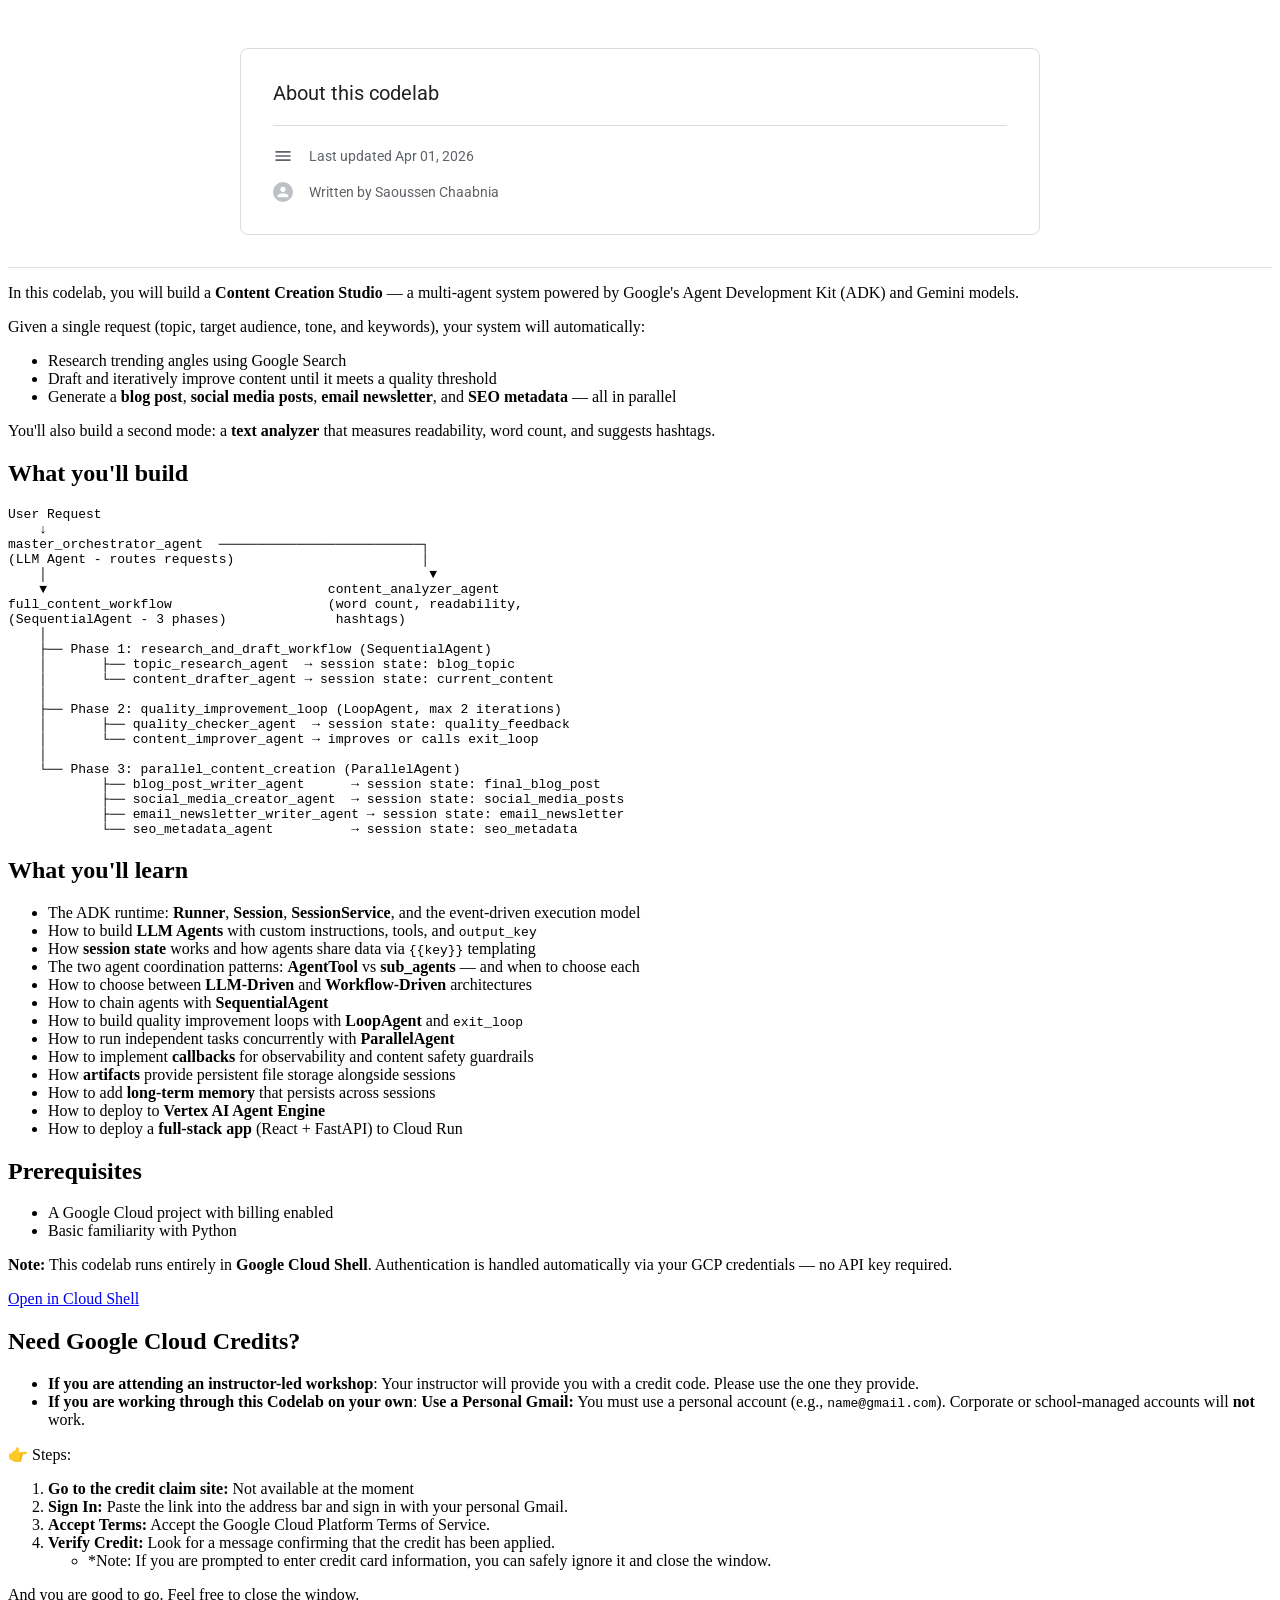
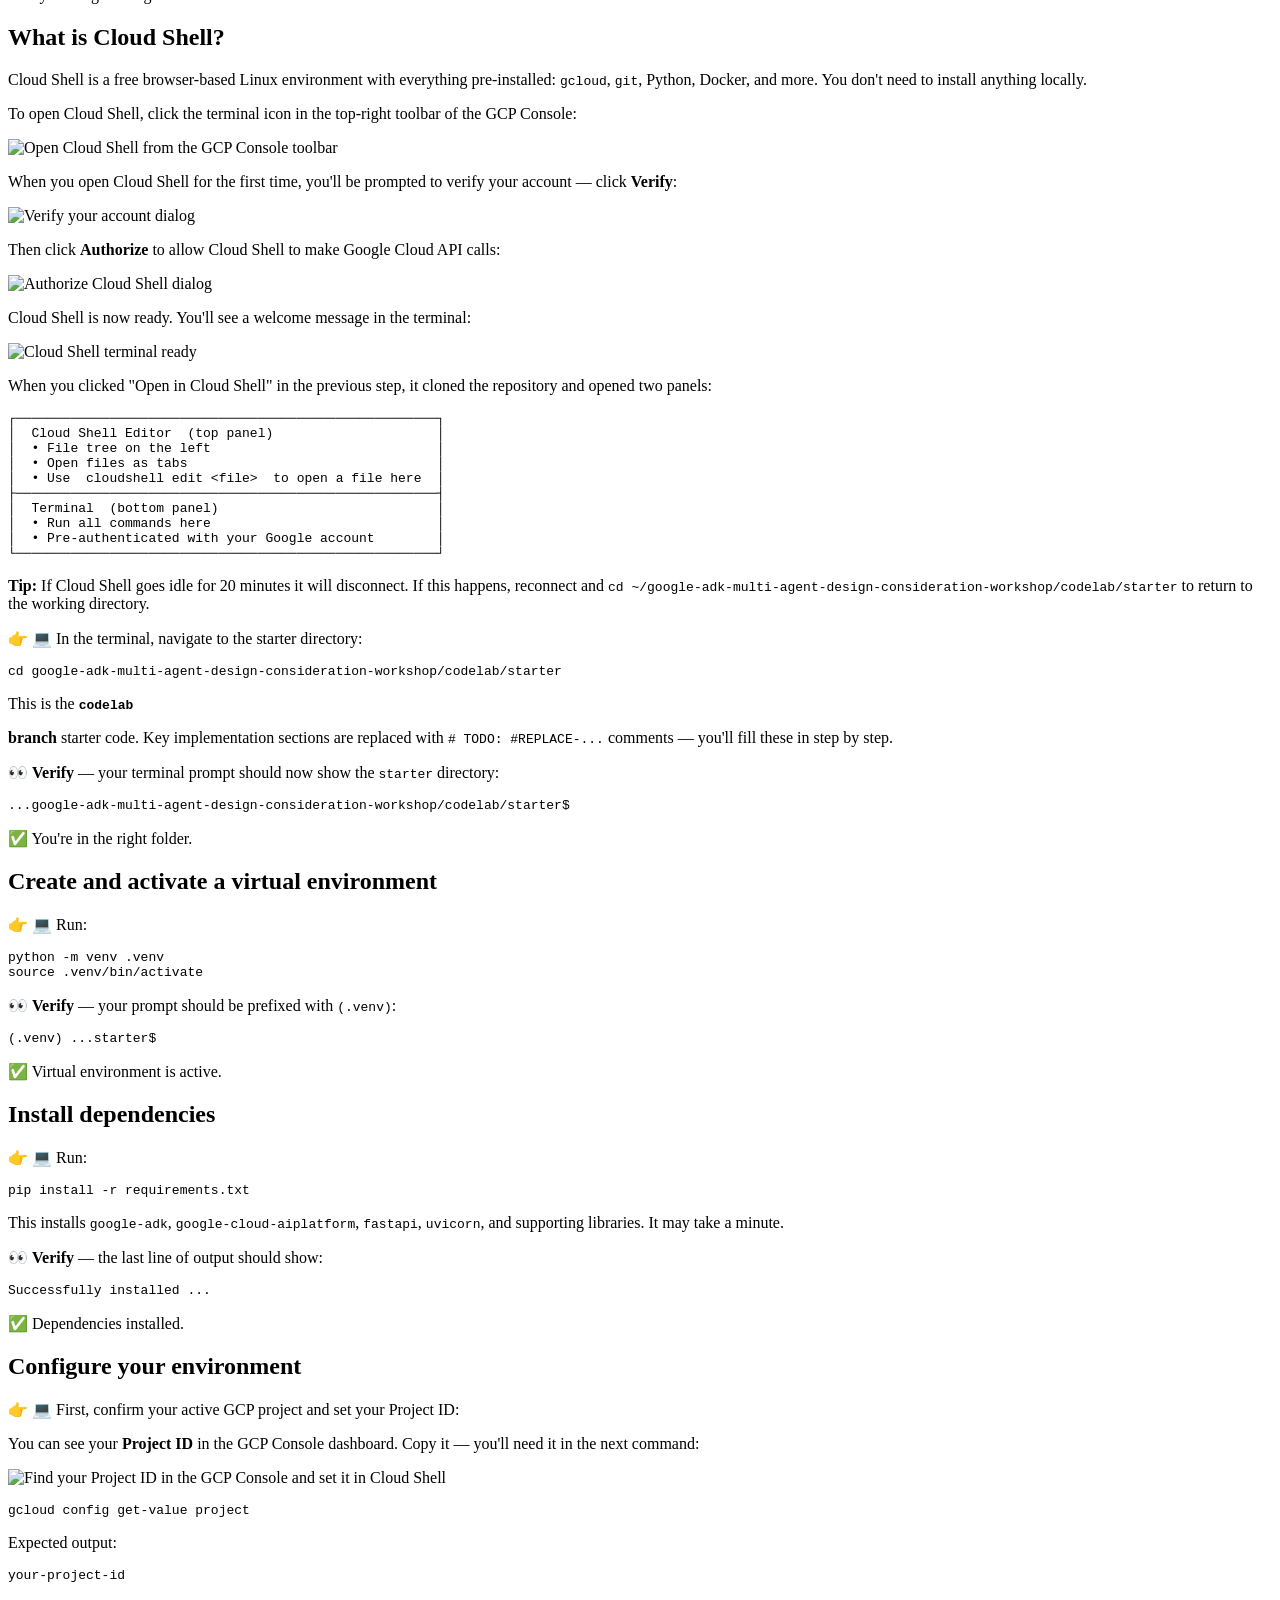
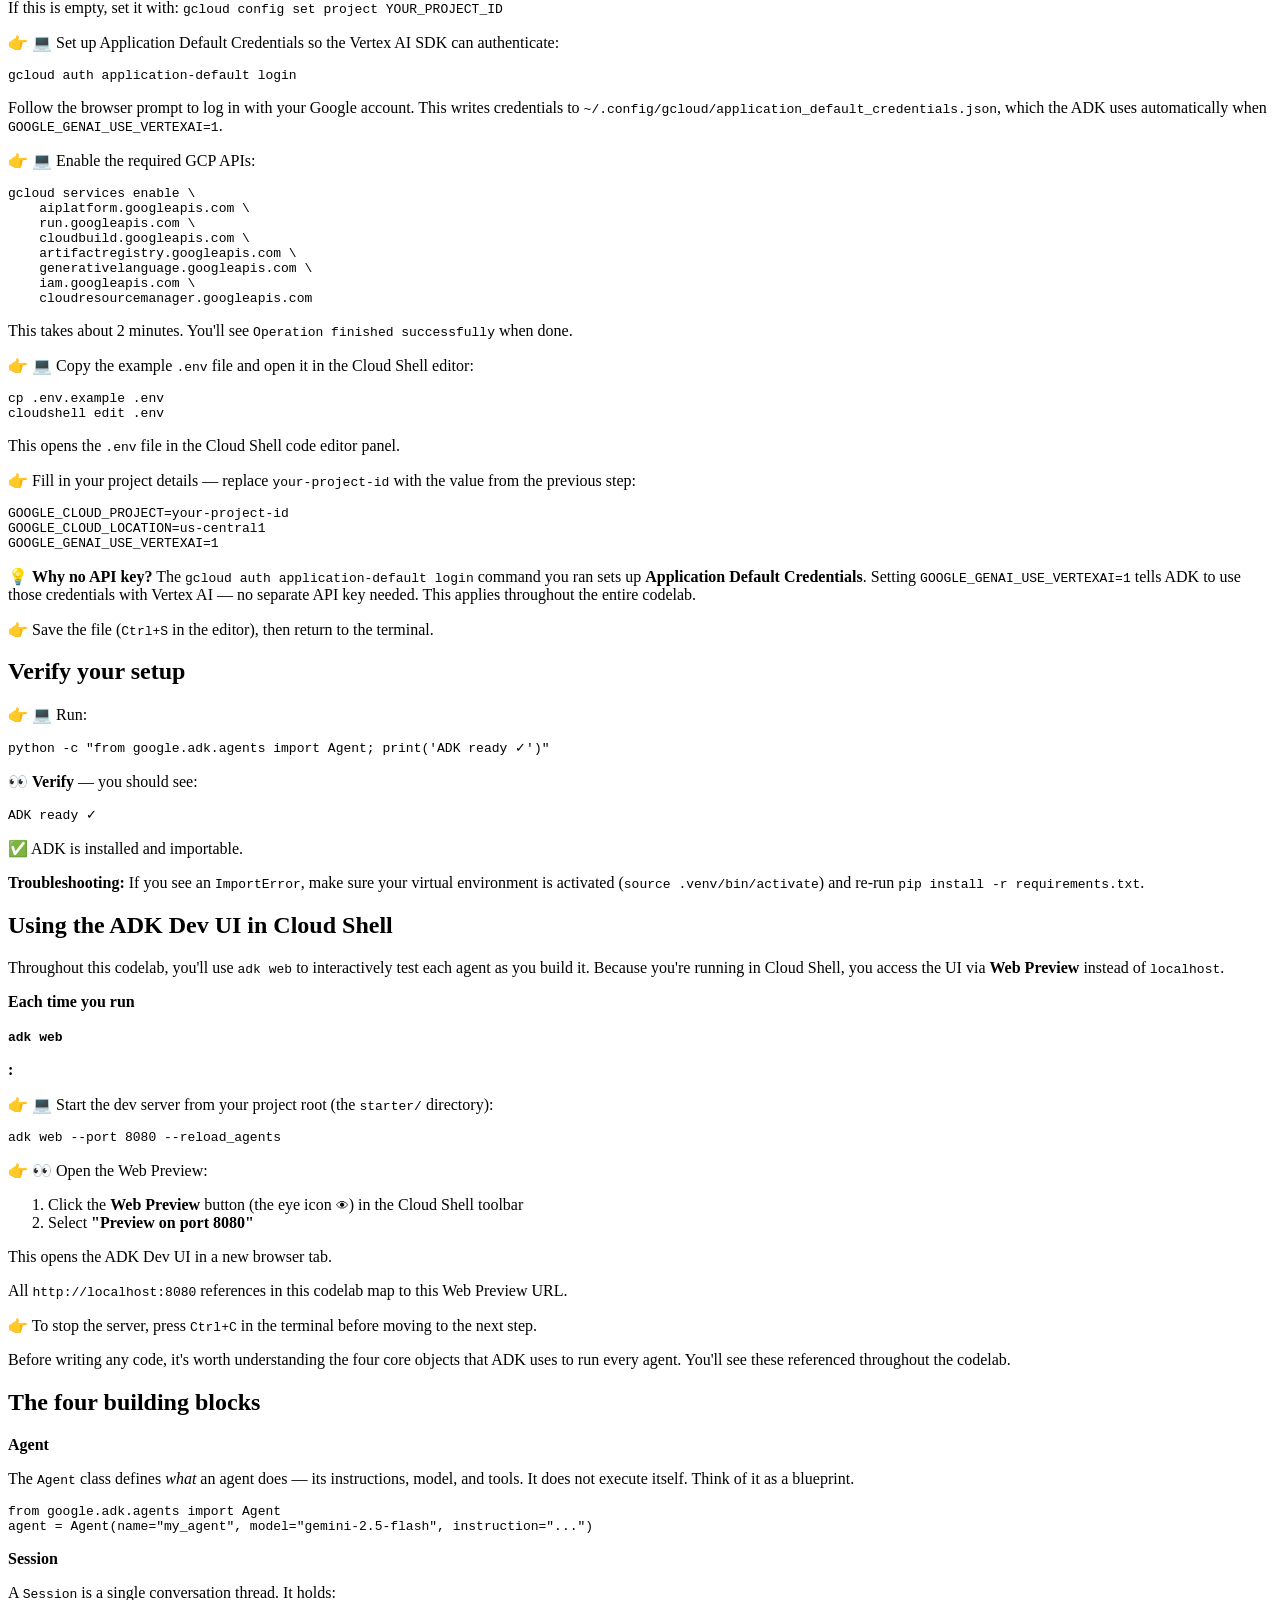
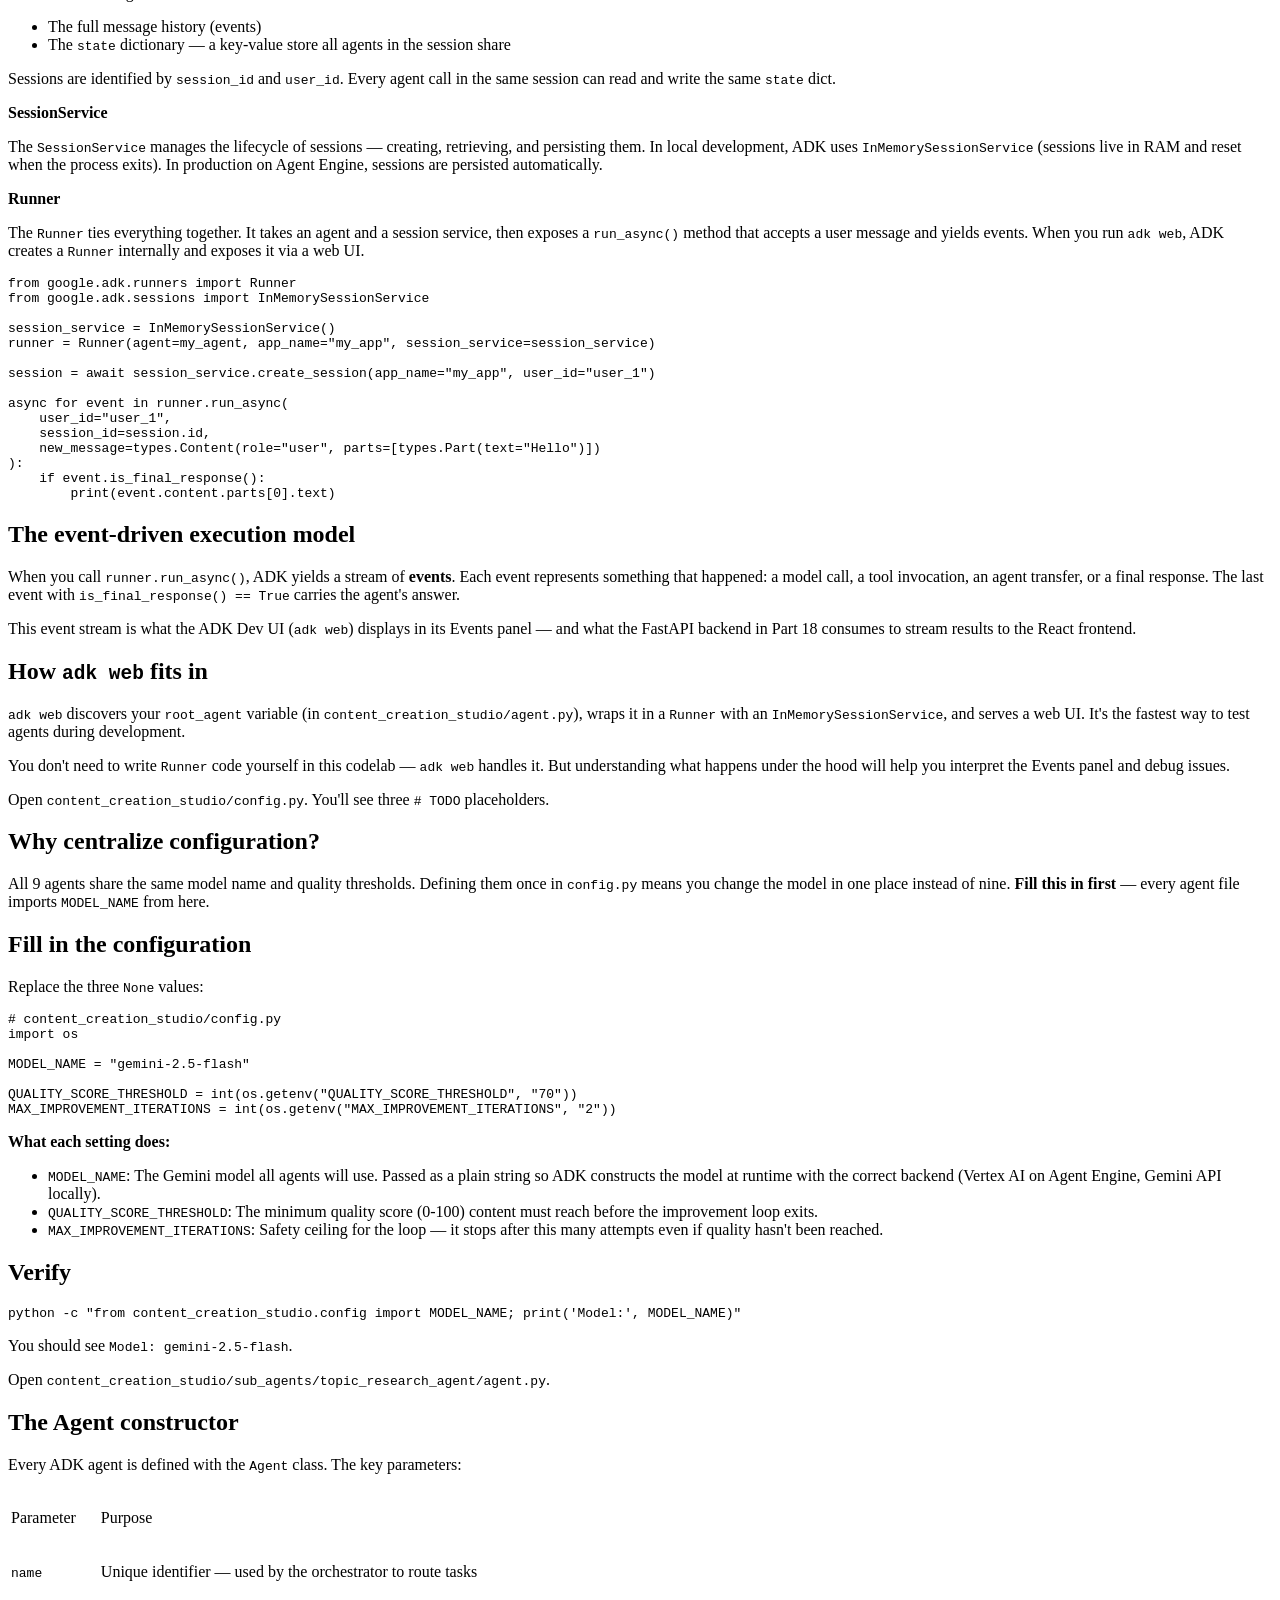
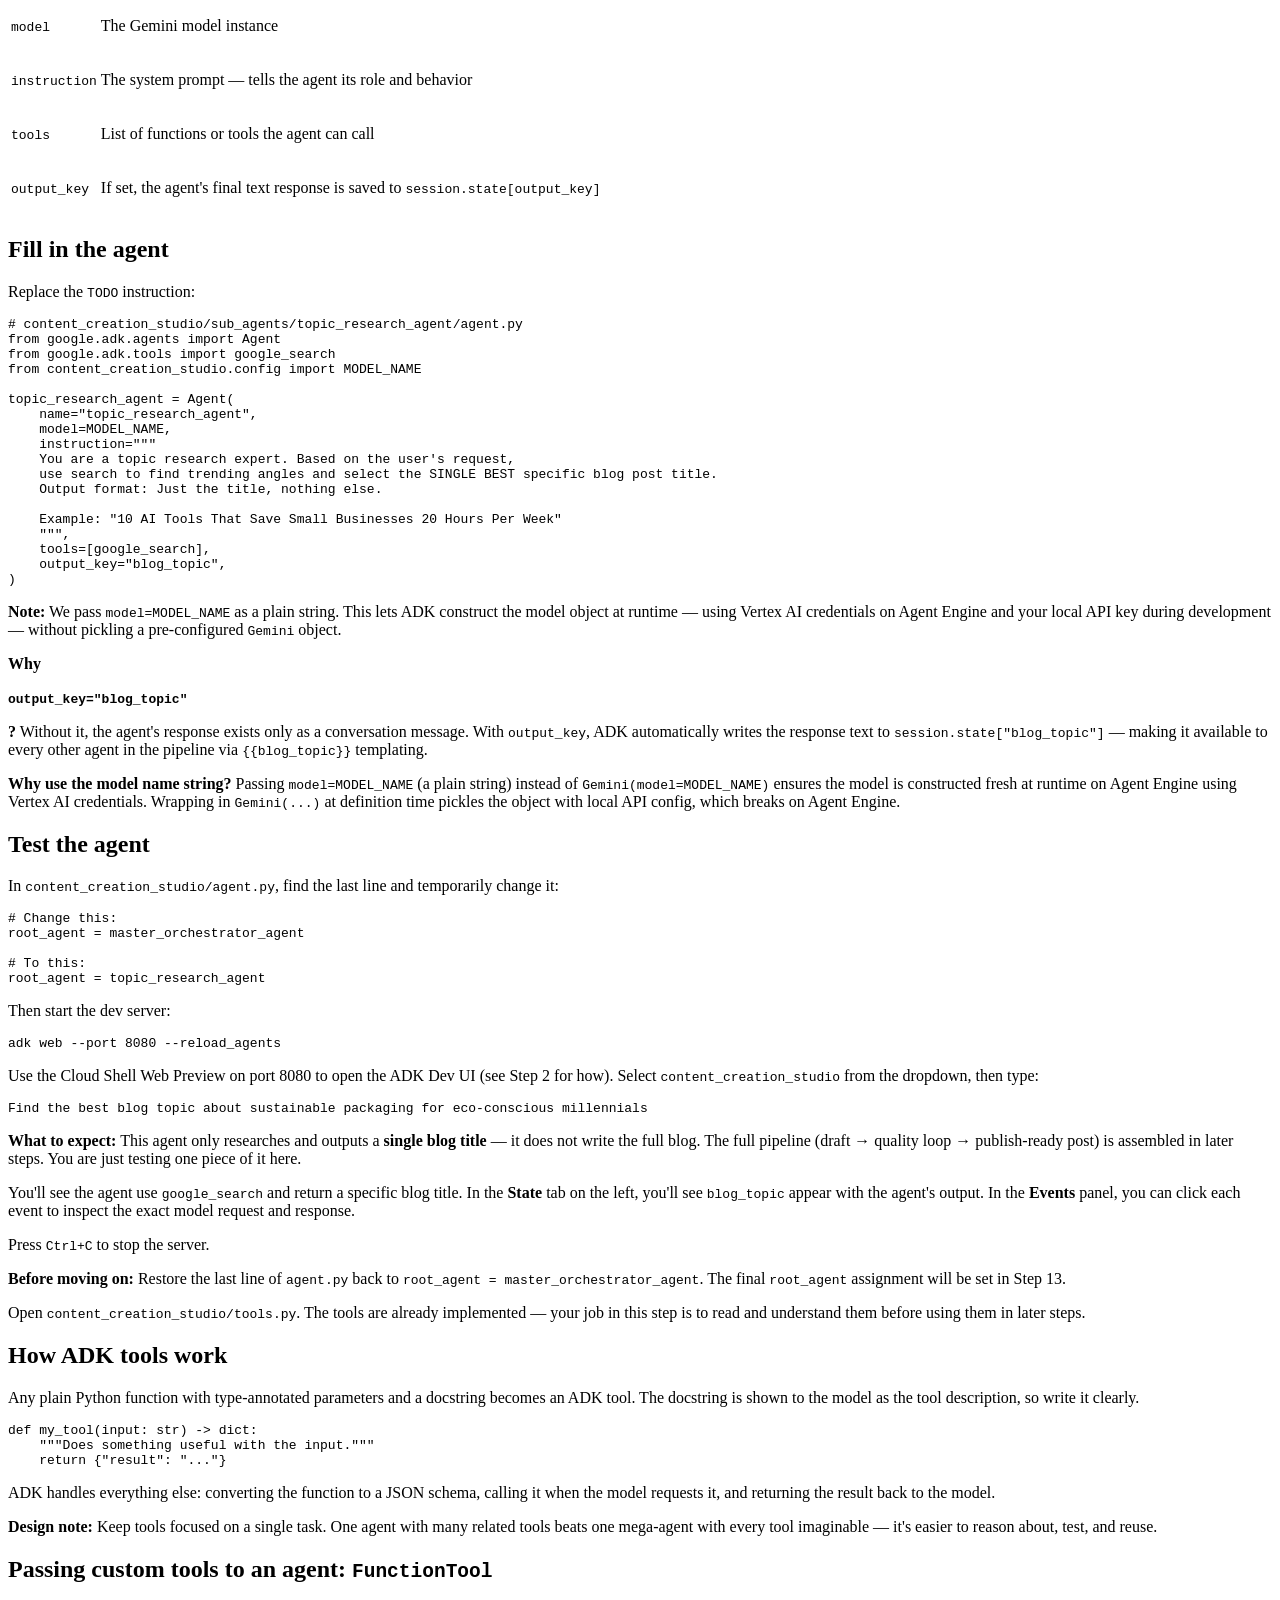
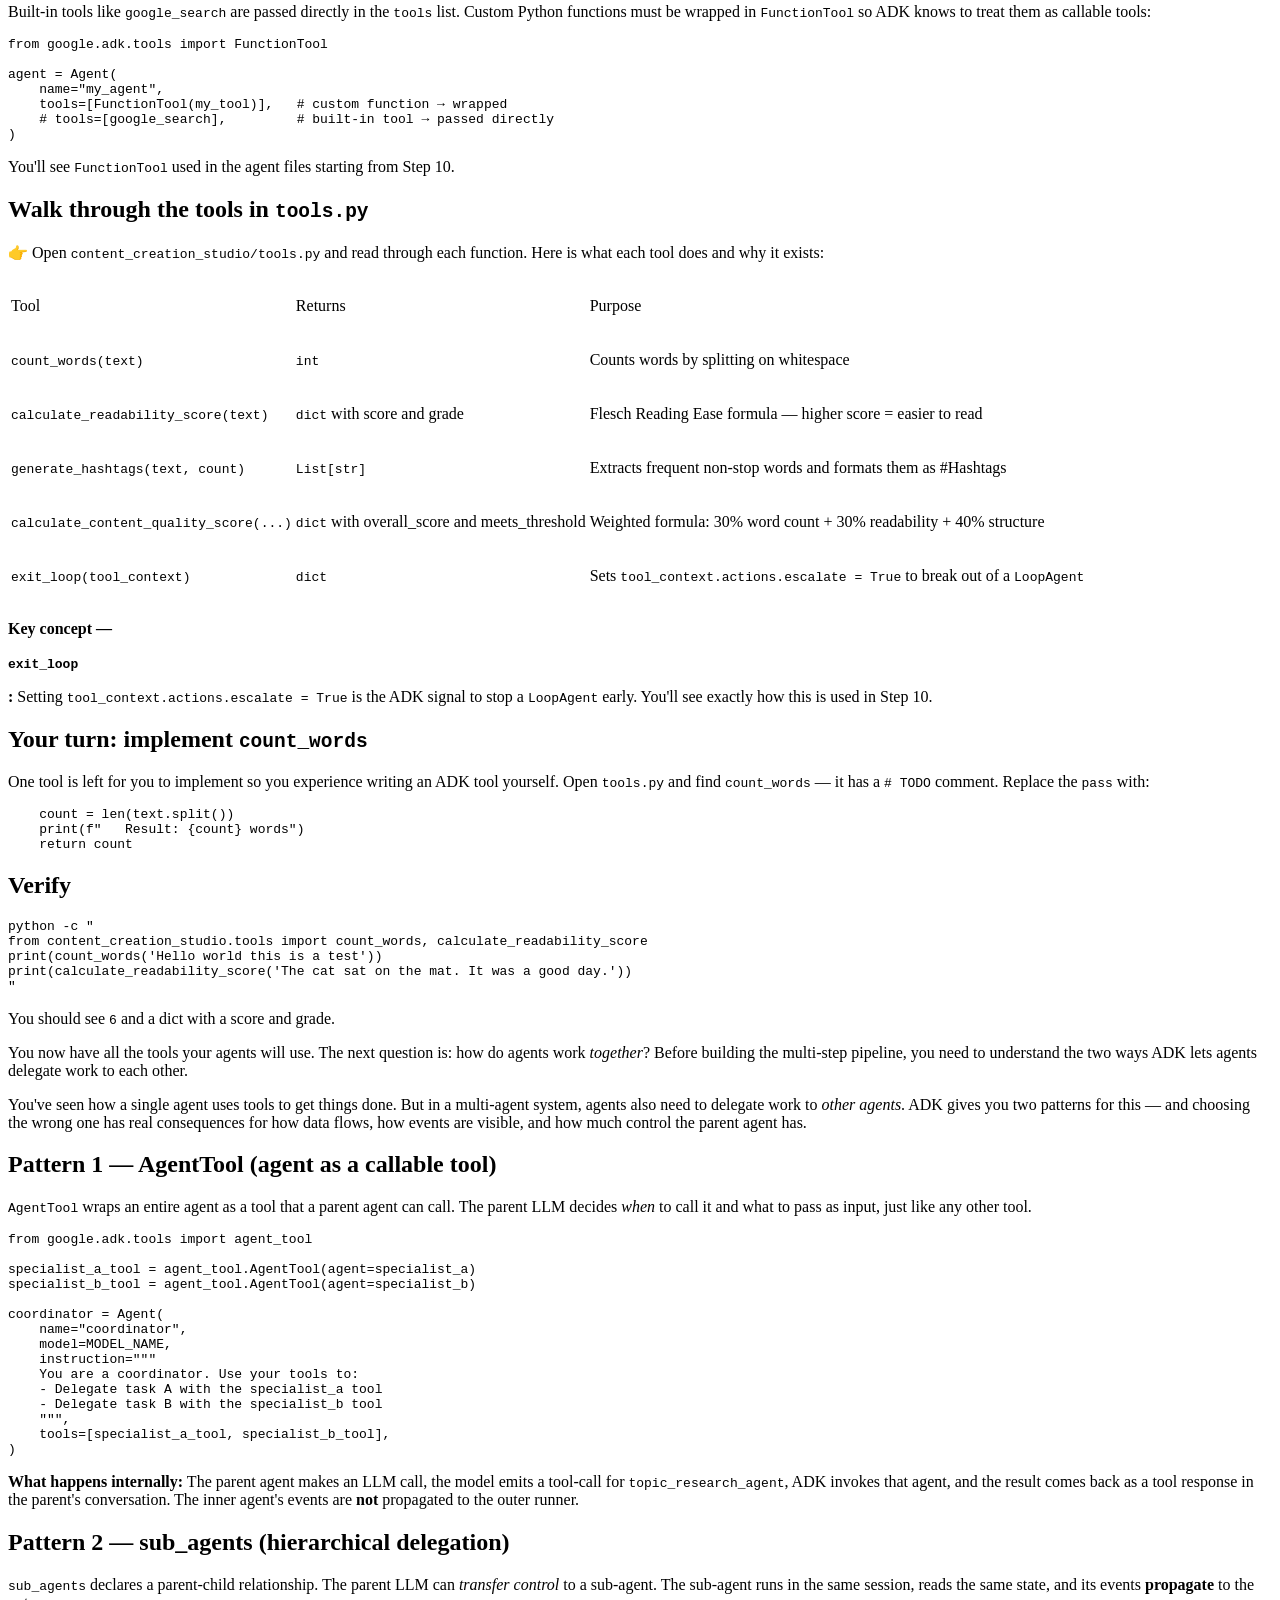
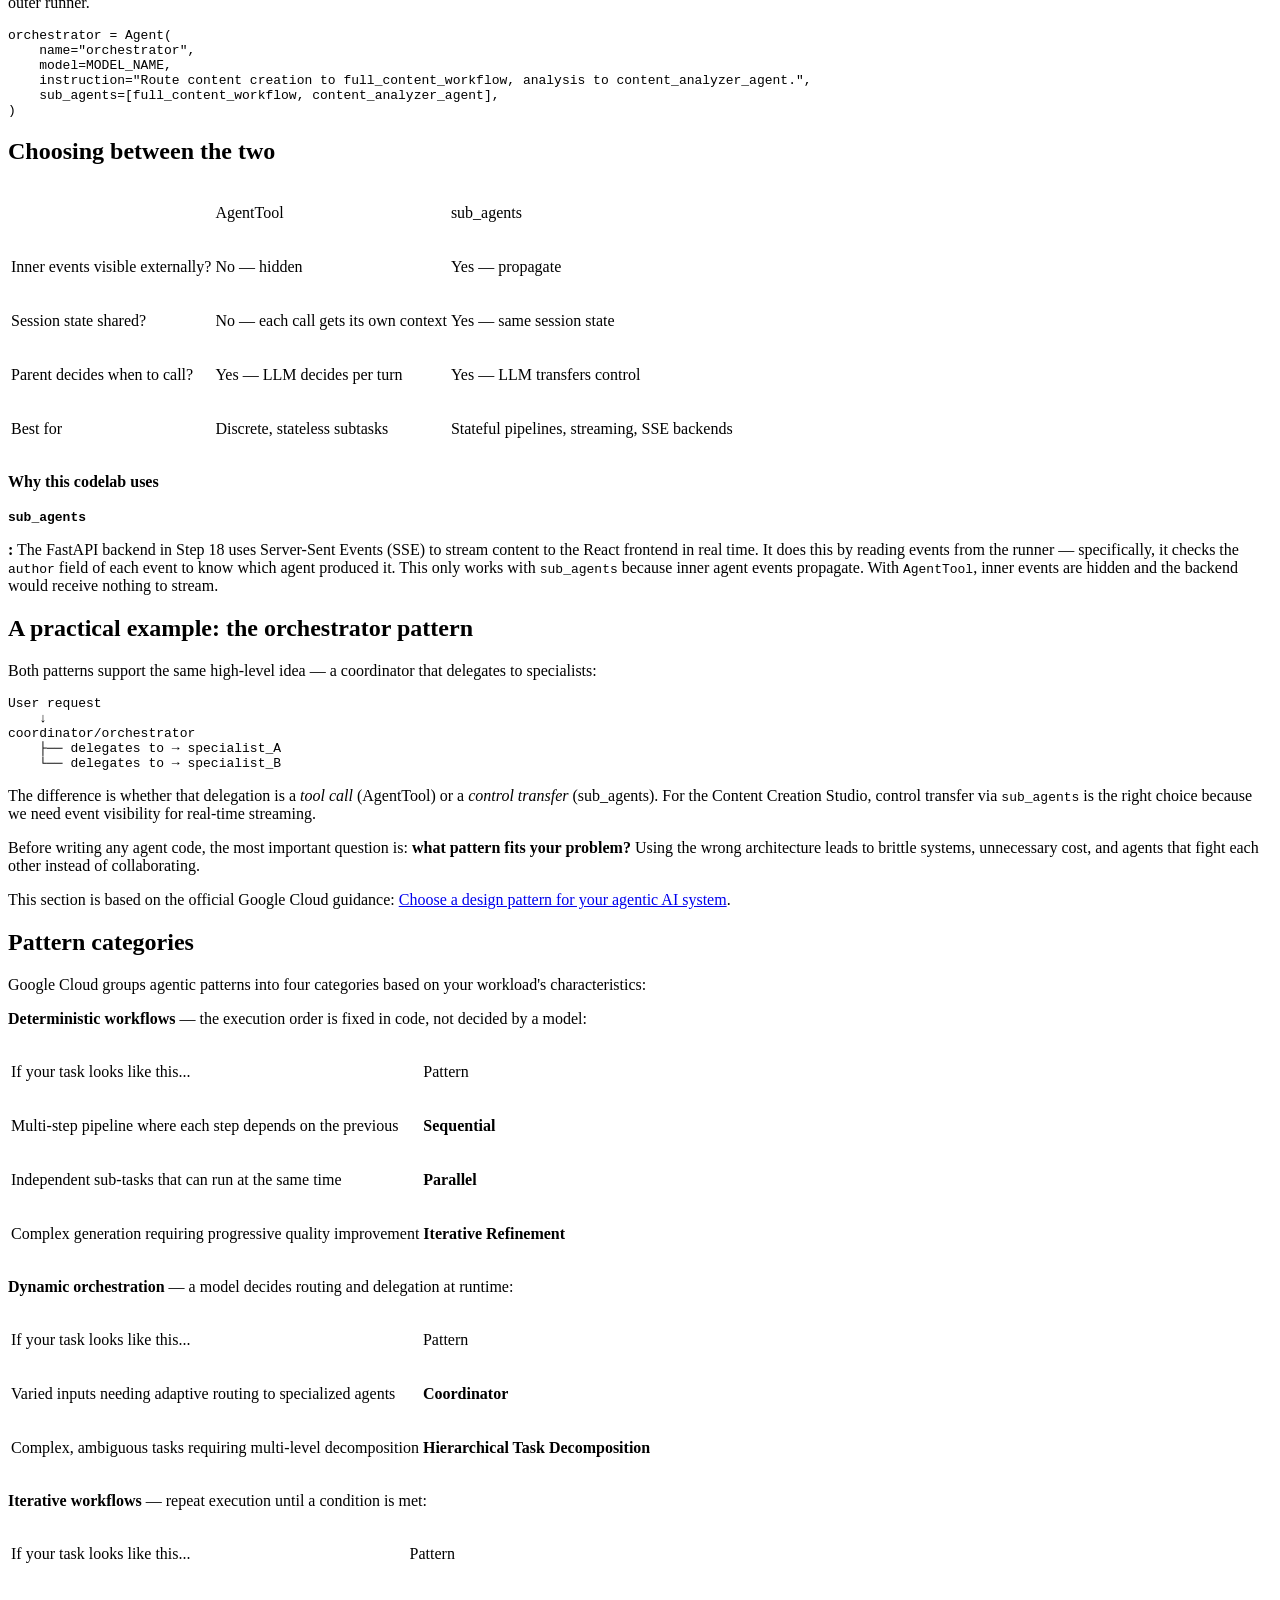
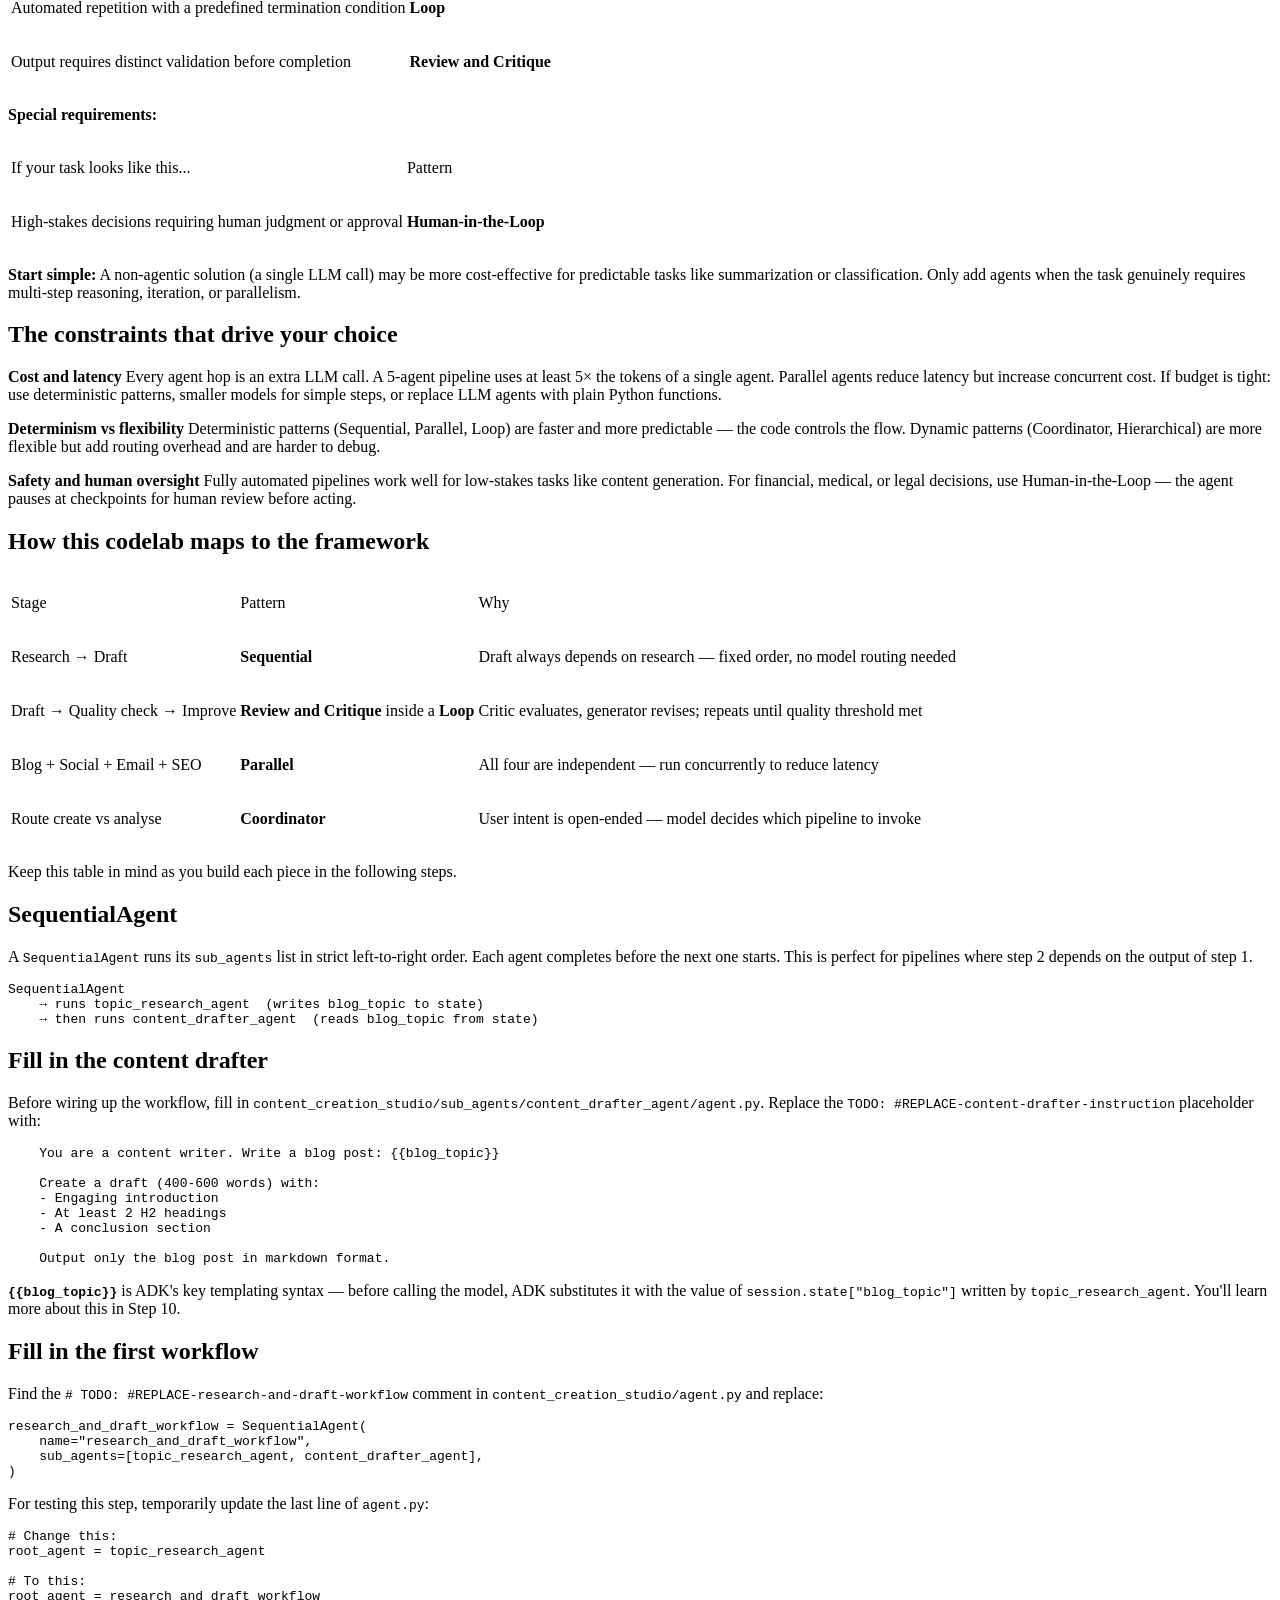
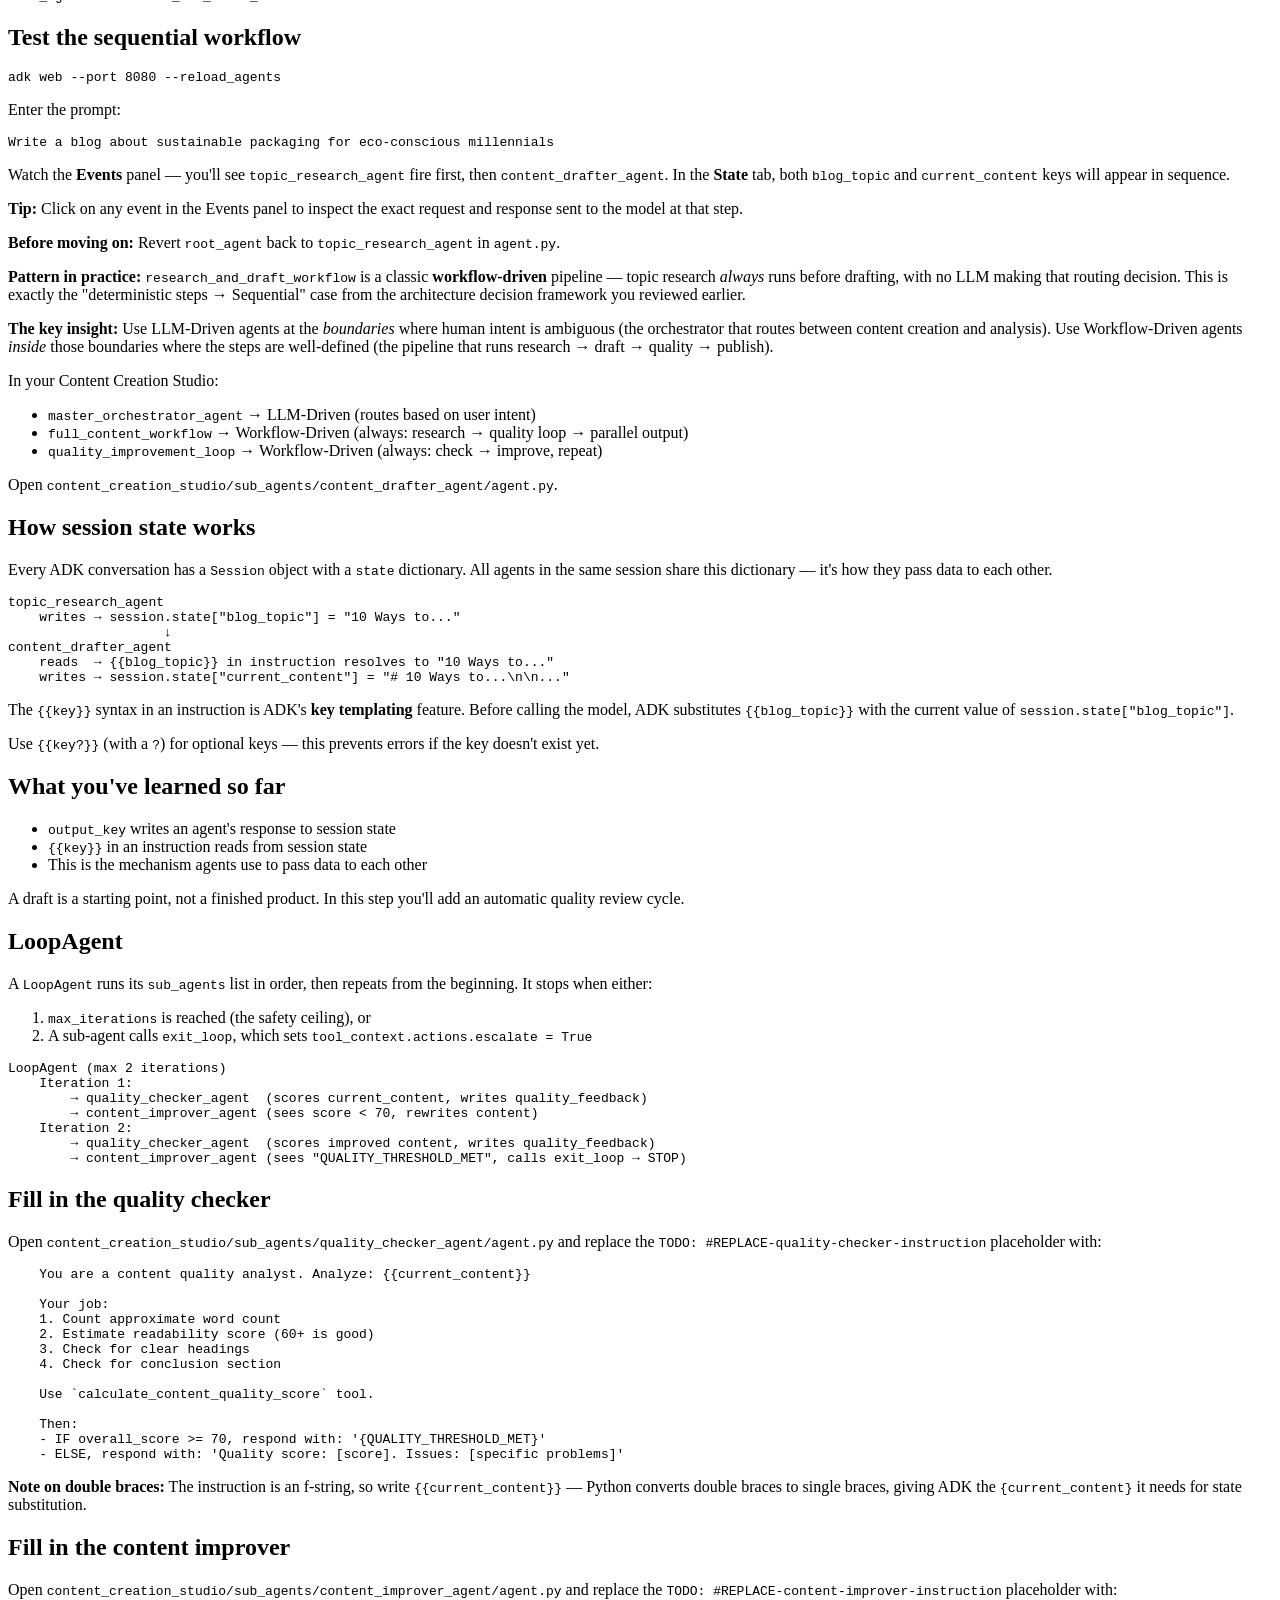
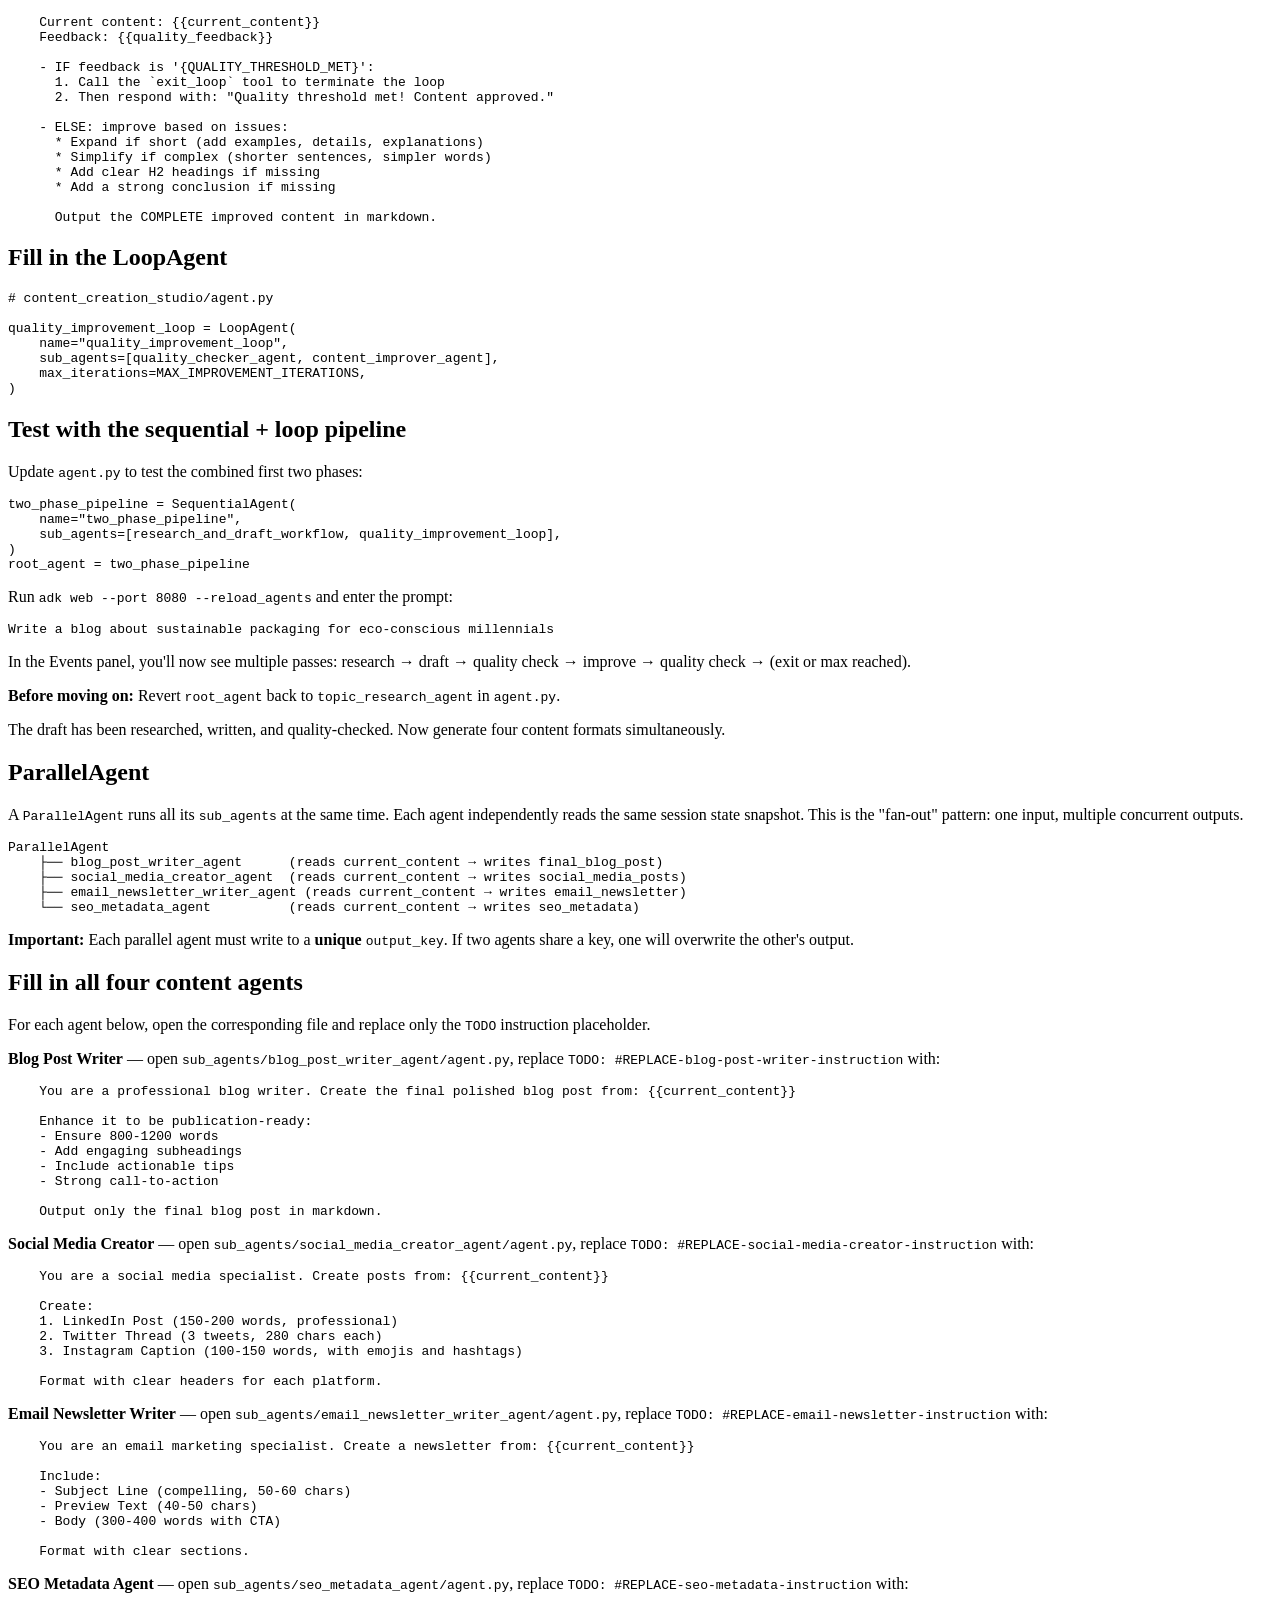
==== commit e69f5e50: "fix: switch deploy-combined.sh to Cloud Build and add artifactregistry.writer role   Replace local d" ====
--- a/codelab/docs/index.html
+++ b/codelab/docs/index.html
@@ -36,7 +36,7 @@
           <hr style="border:none;border-top:1px solid #dadce0;margin:0 0 20px 0;">
           <div style="display:flex;align-items:center;margin-bottom:16px;color:#5f6368;font-size:14px;">
             <svg style="margin-right:16px;flex-shrink:0;" xmlns="http://www.w3.org/2000/svg" height="20" width="20" viewBox="0 0 24 24" fill="#5f6368"><path d="M3 18h18v-2H3v2zm0-5h18v-2H3v2zm0-7v2h18V6H3z"/></svg>
-            <span>Last updated Mar 31, 2026</span>
+            <span>Last updated Apr 01, 2026</span>
           </div>
           <div style="display:flex;align-items:center;color:#5f6368;font-size:14px;">
             <div style="margin-right:16px;flex-shrink:0;width:20px;height:20px;border-radius:50%;background:#bdc1c6;display:flex;align-items:center;justify-content:center;overflow:hidden;">
@@ -1337,8 +1337,13 @@
     if index_file.exists():
         return FileResponse(str(index_file))
 </code></pre>
+<h2 is-upgraded>Set up GCP infrastructure</h2>
+<p>Before deploying, run the setup script once. It creates the Artifact Registry repository, service account, IAM roles, and configures Docker authentication:</p>
+<pre><code language="language-bash" class="language-bash">bash deployment/setup_gcp.sh
+</code></pre>
+<p>This is a one-time setup. It is safe to re-run — it skips resources that already exist.</p>
 <h2 is-upgraded>Deploy to Cloud Run</h2>
-<p>The deployment script handles everything — building the image, pushing to Artifact Registry, and deploying:</p>
+<p>Once setup is complete, the deployment script handles everything — building the image, pushing to Artifact Registry, and deploying:</p>
 <pre><code language="language-bash" class="language-bash">bash deployment/deploy-combined.sh
 </code></pre>
 <p>The script will:</p>
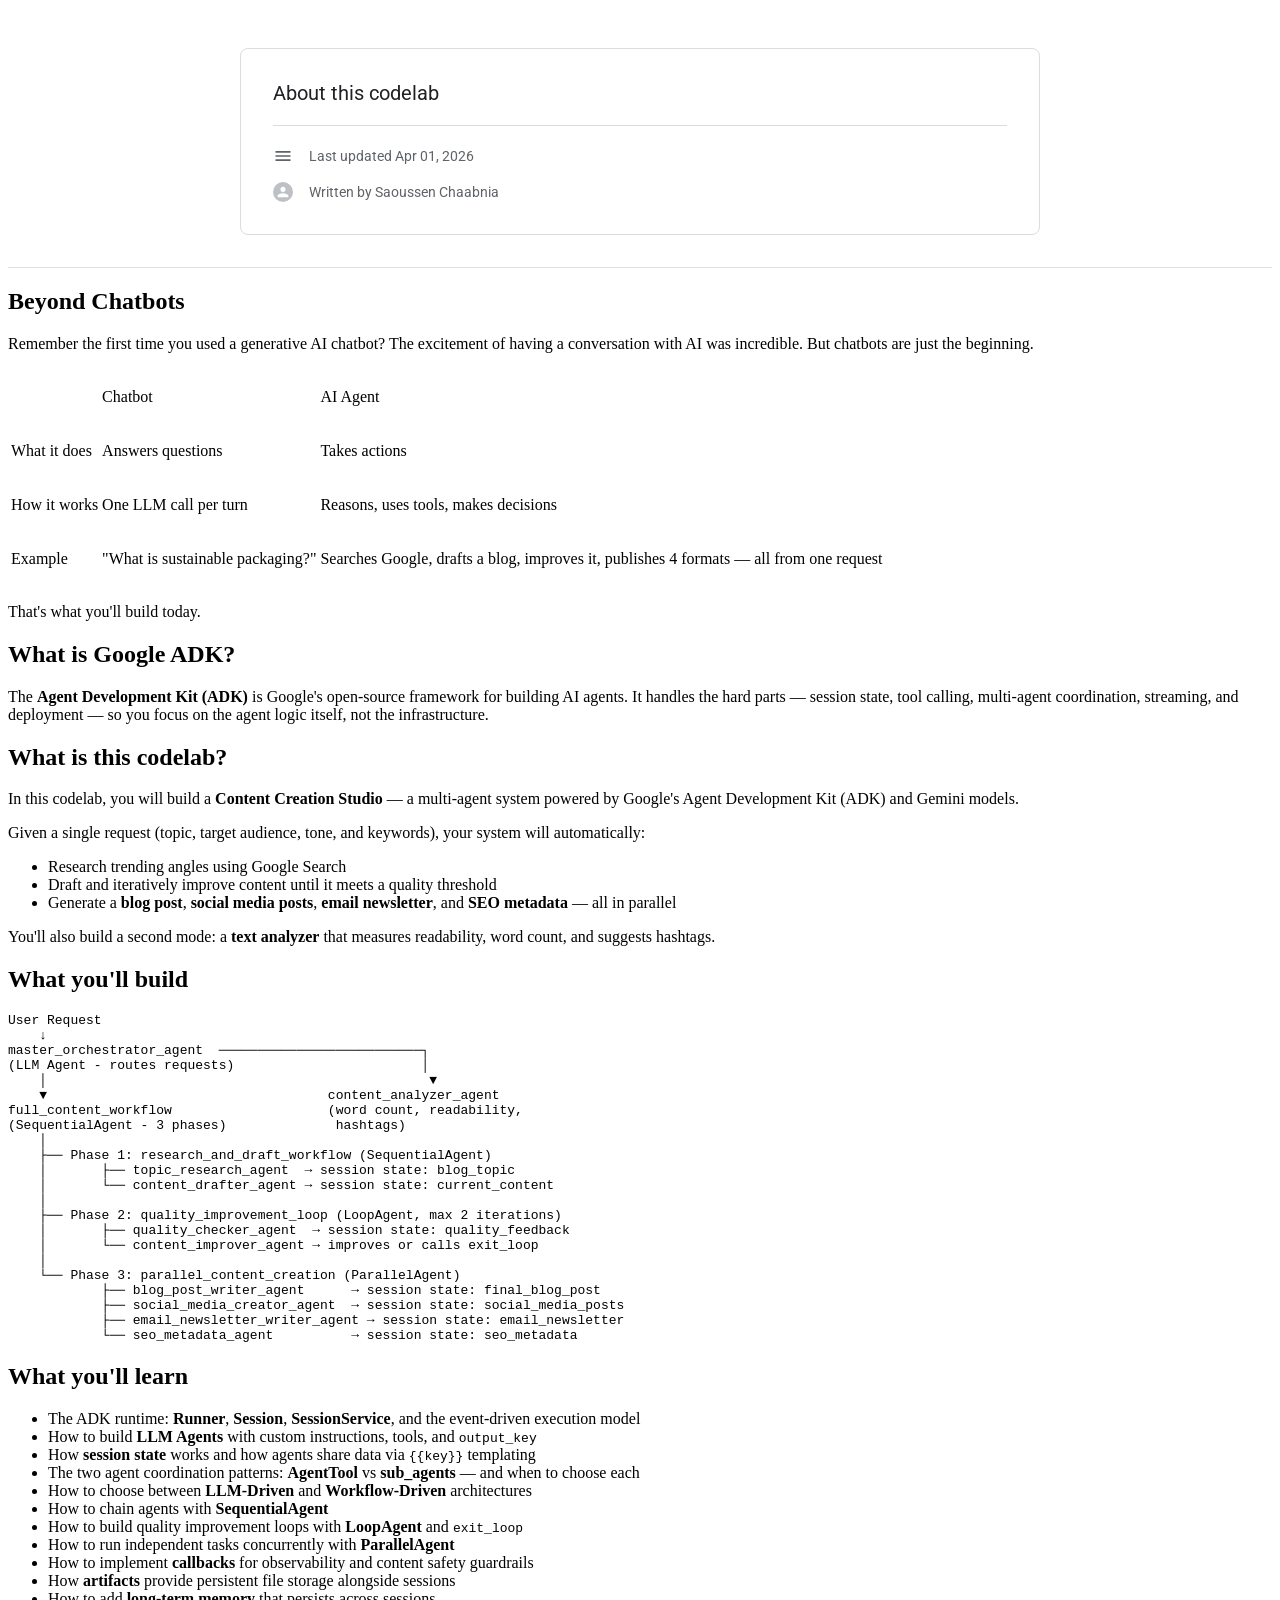
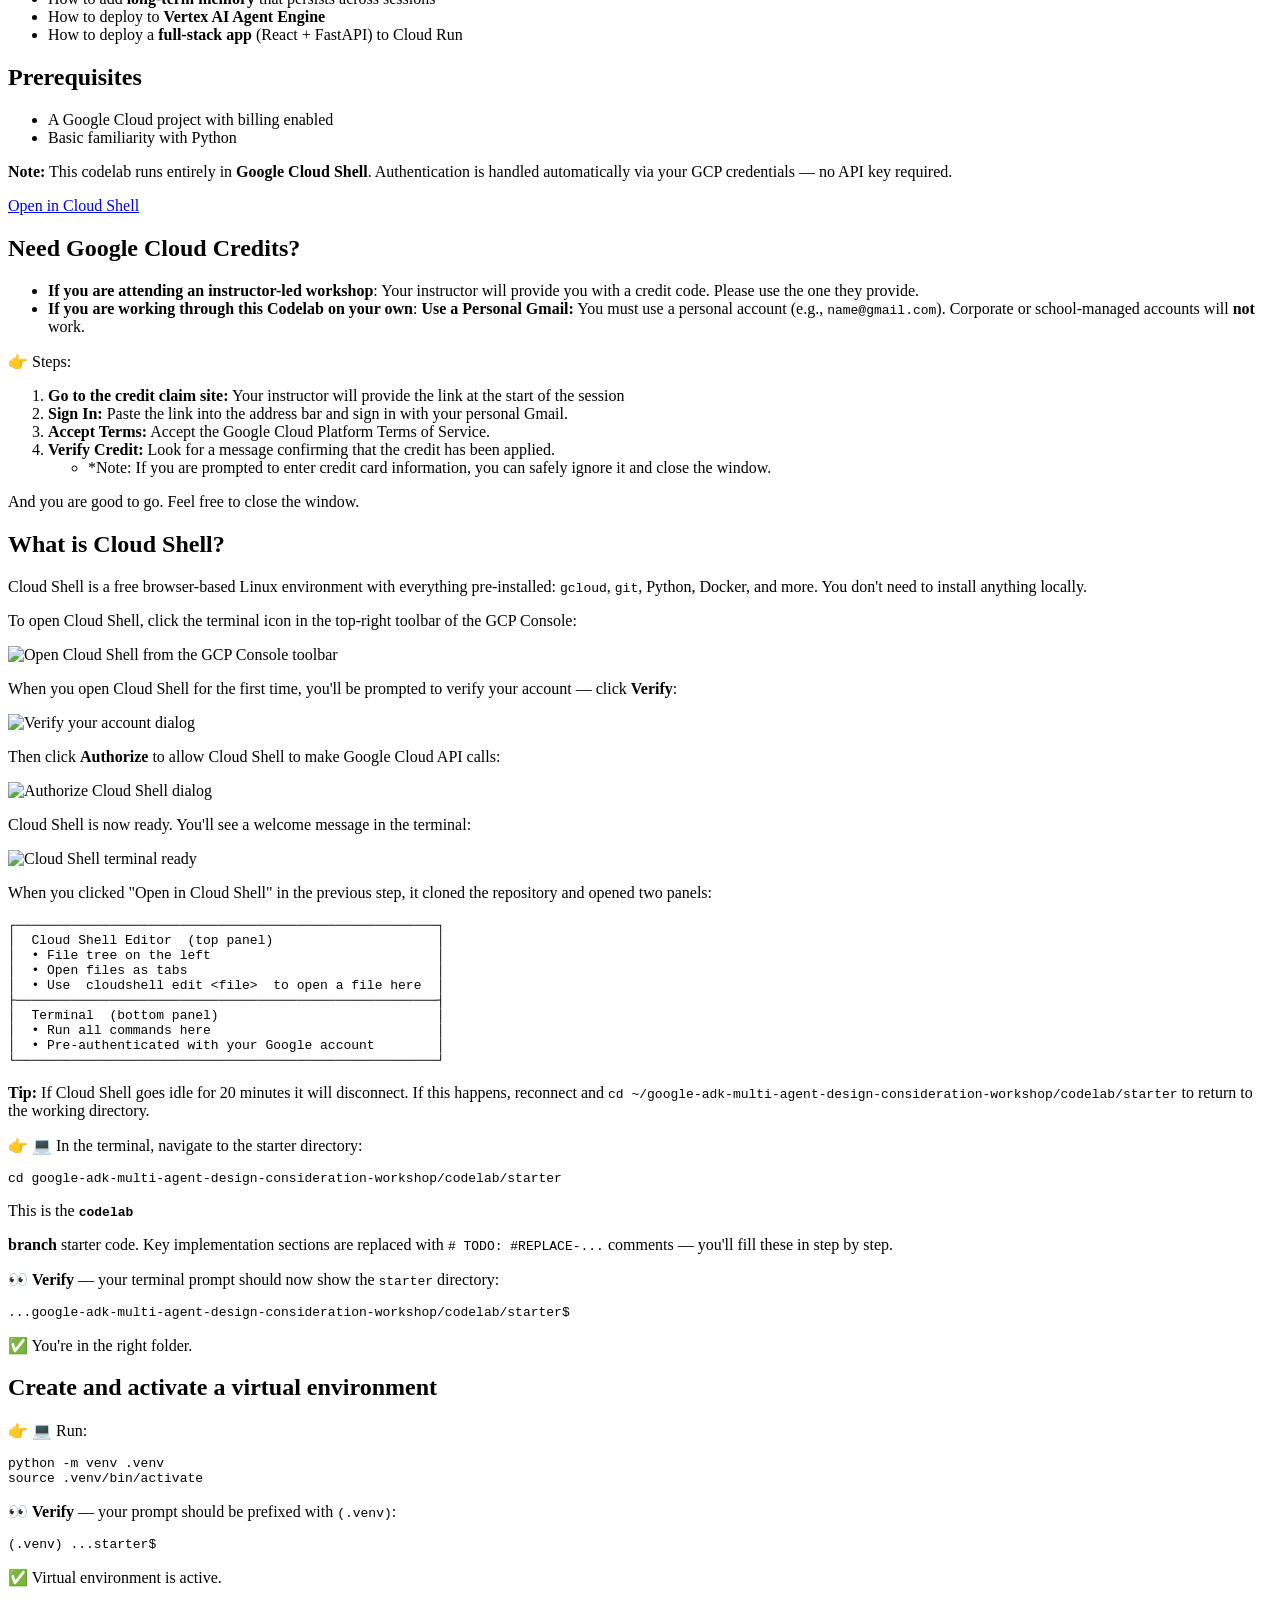
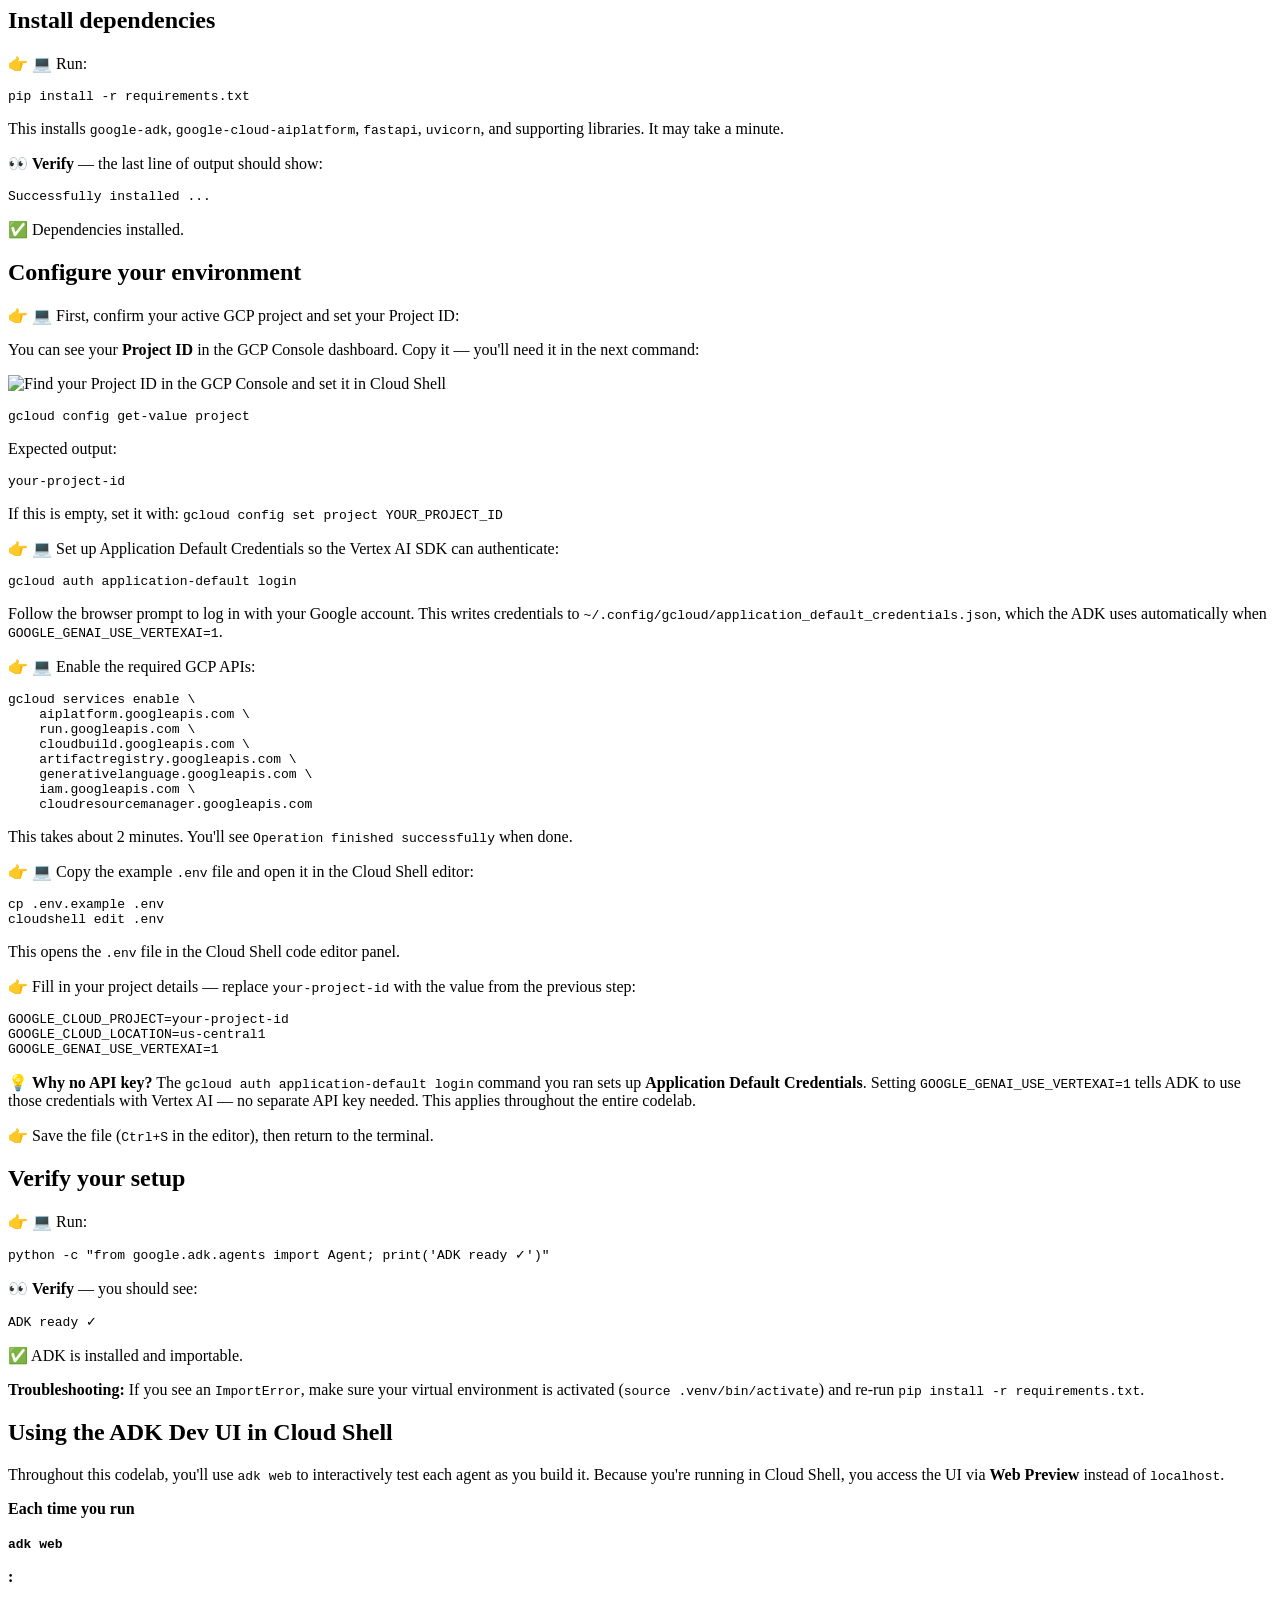
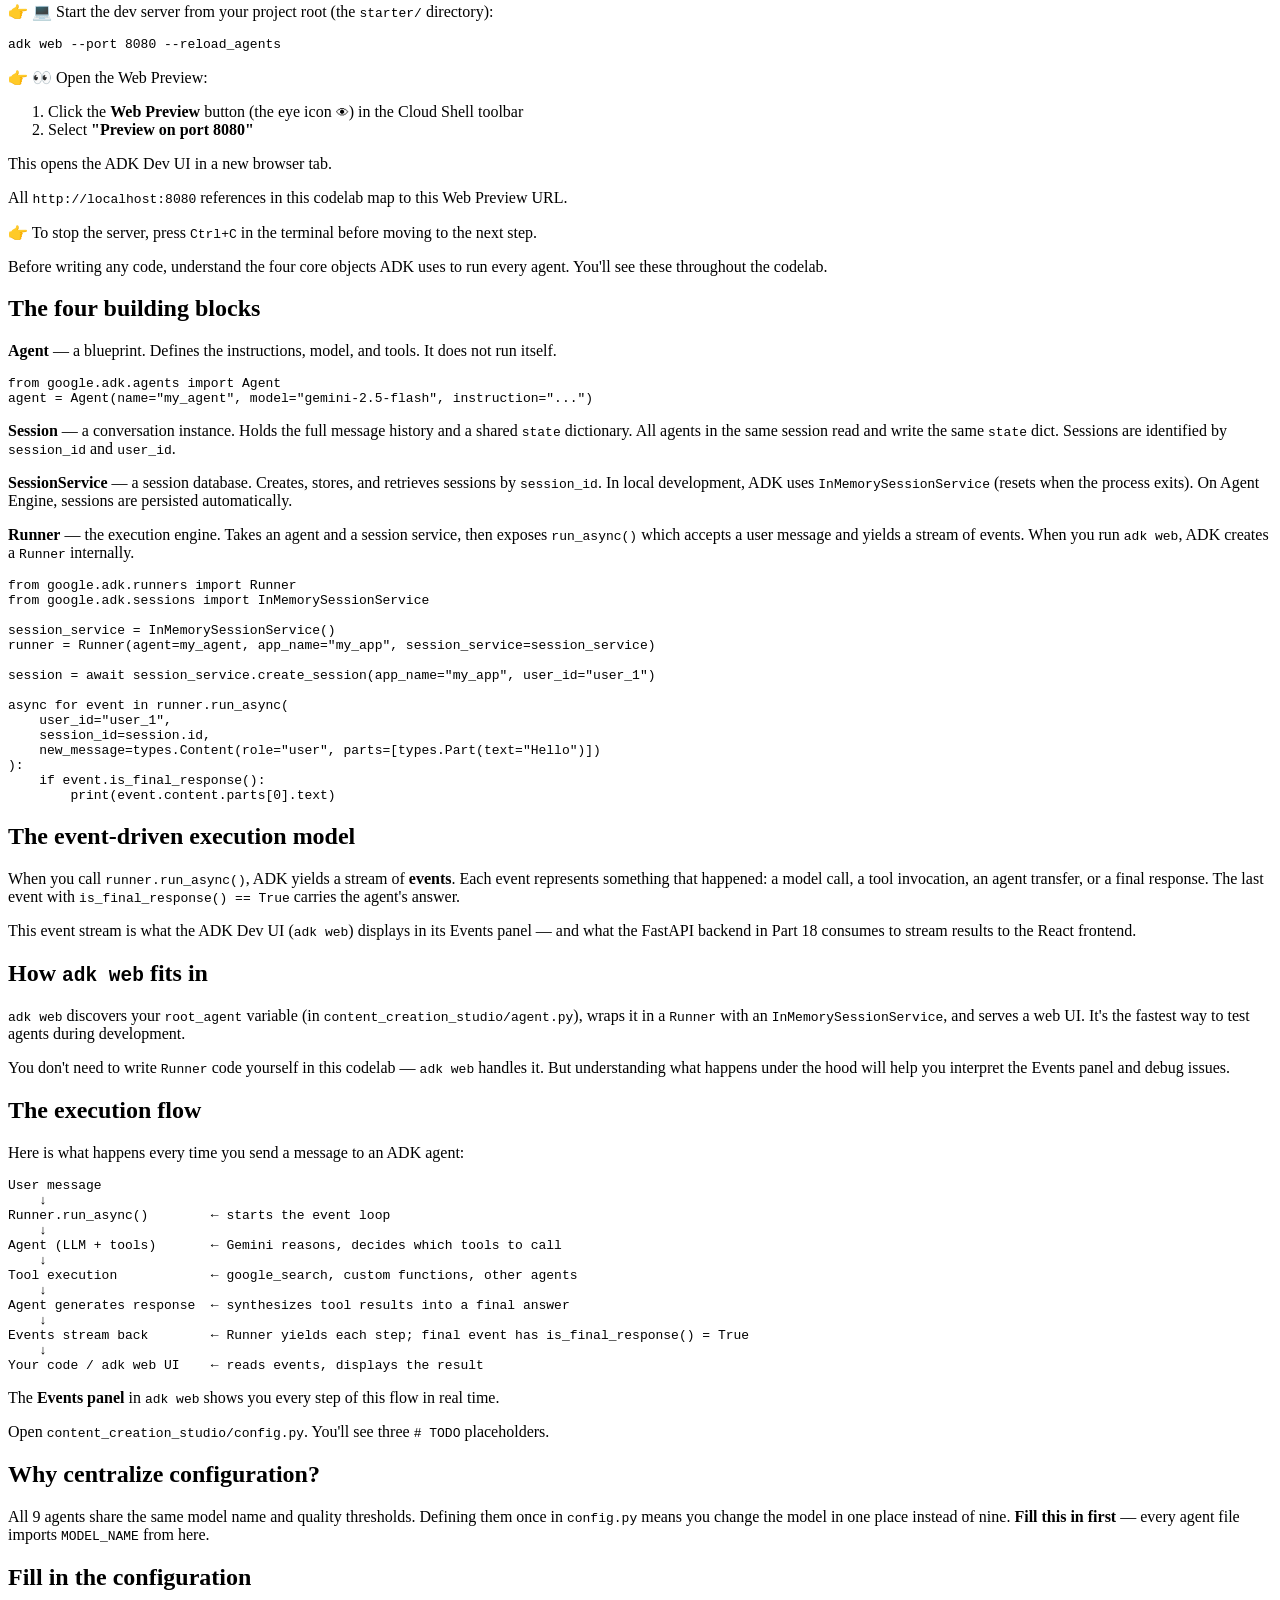
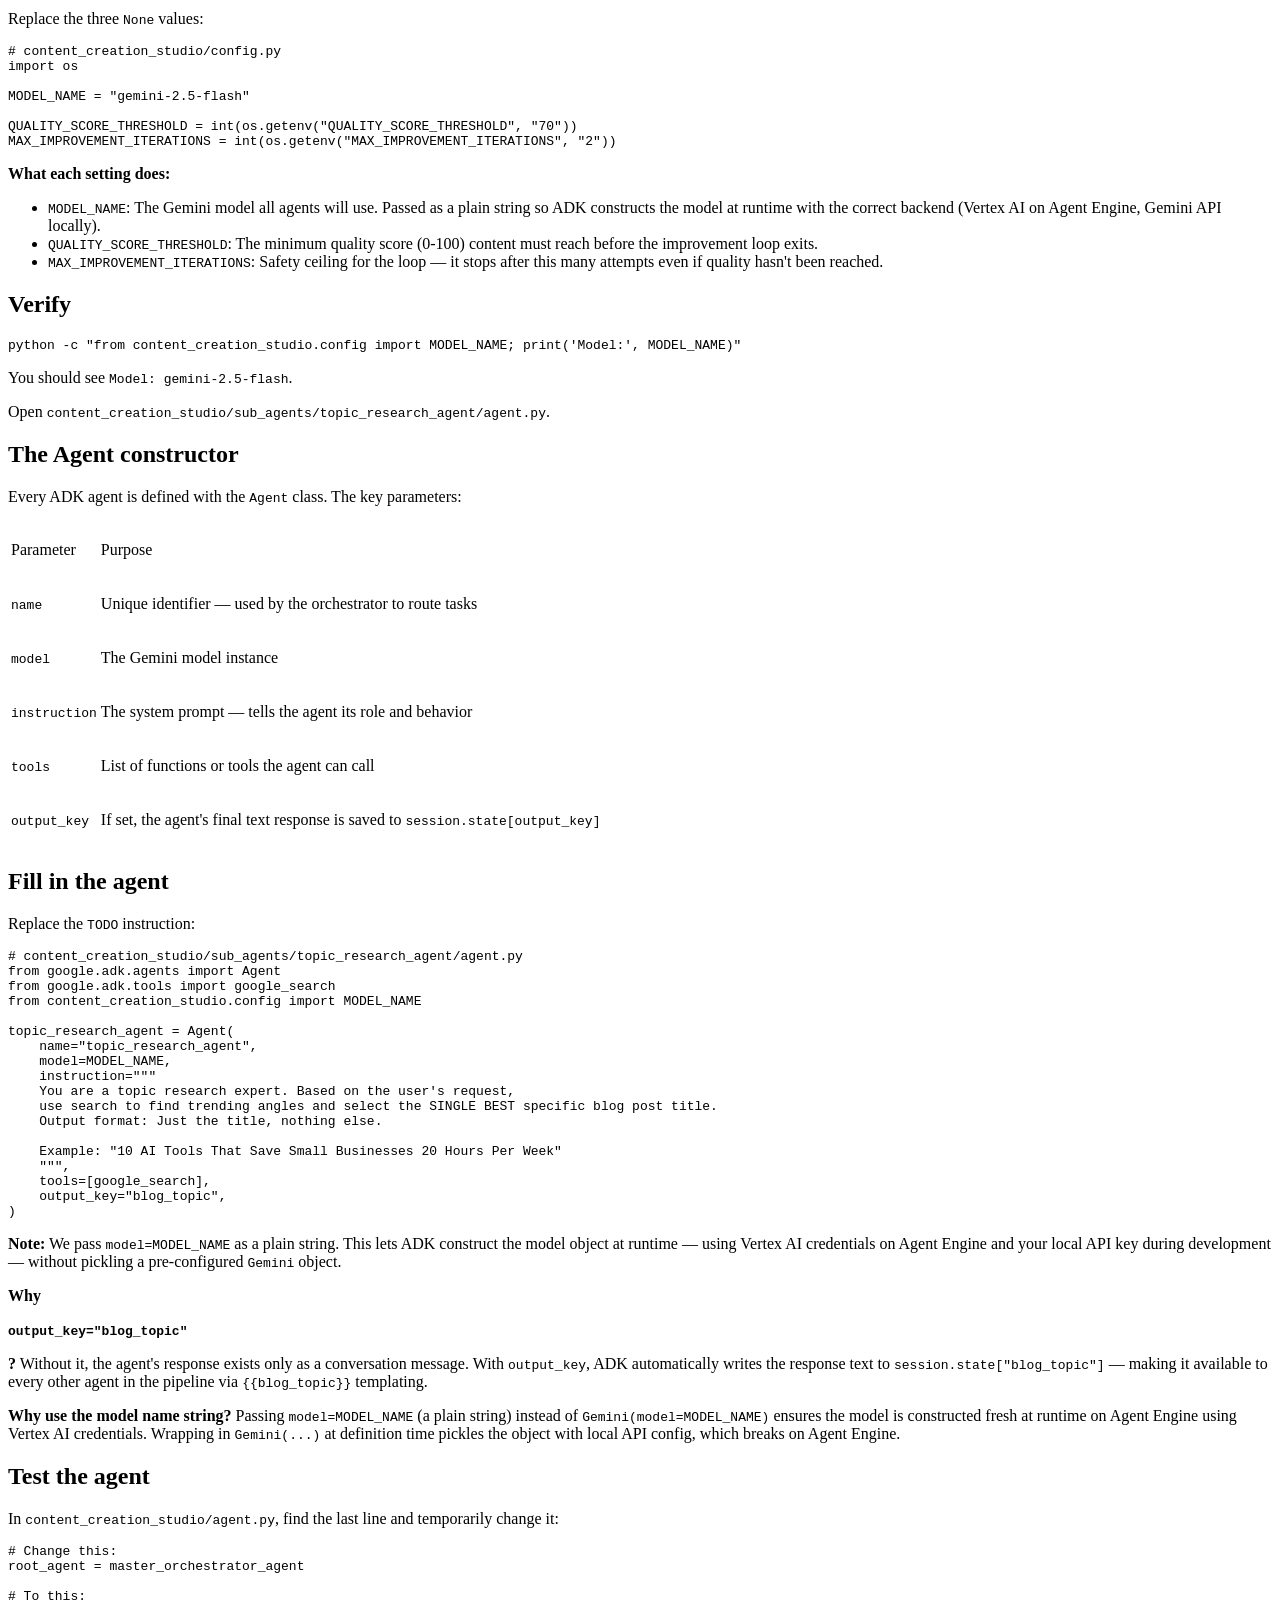
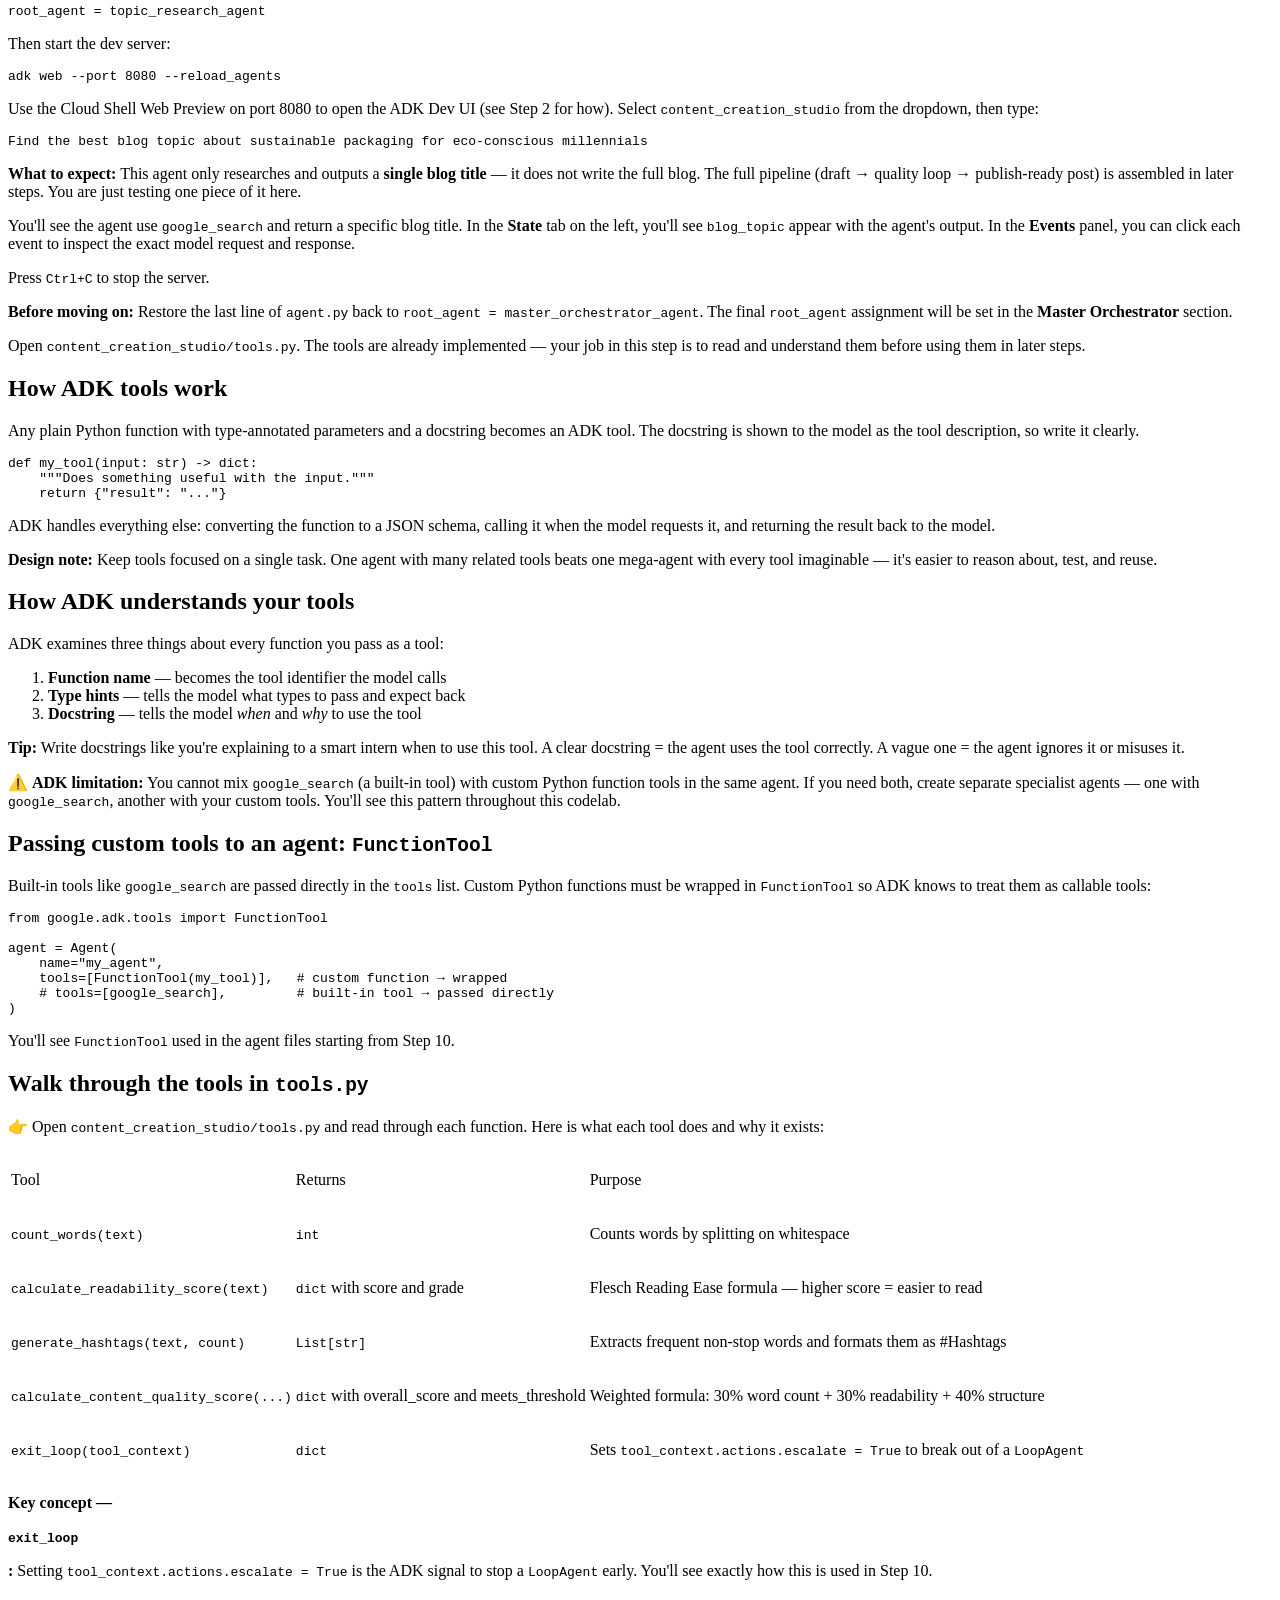
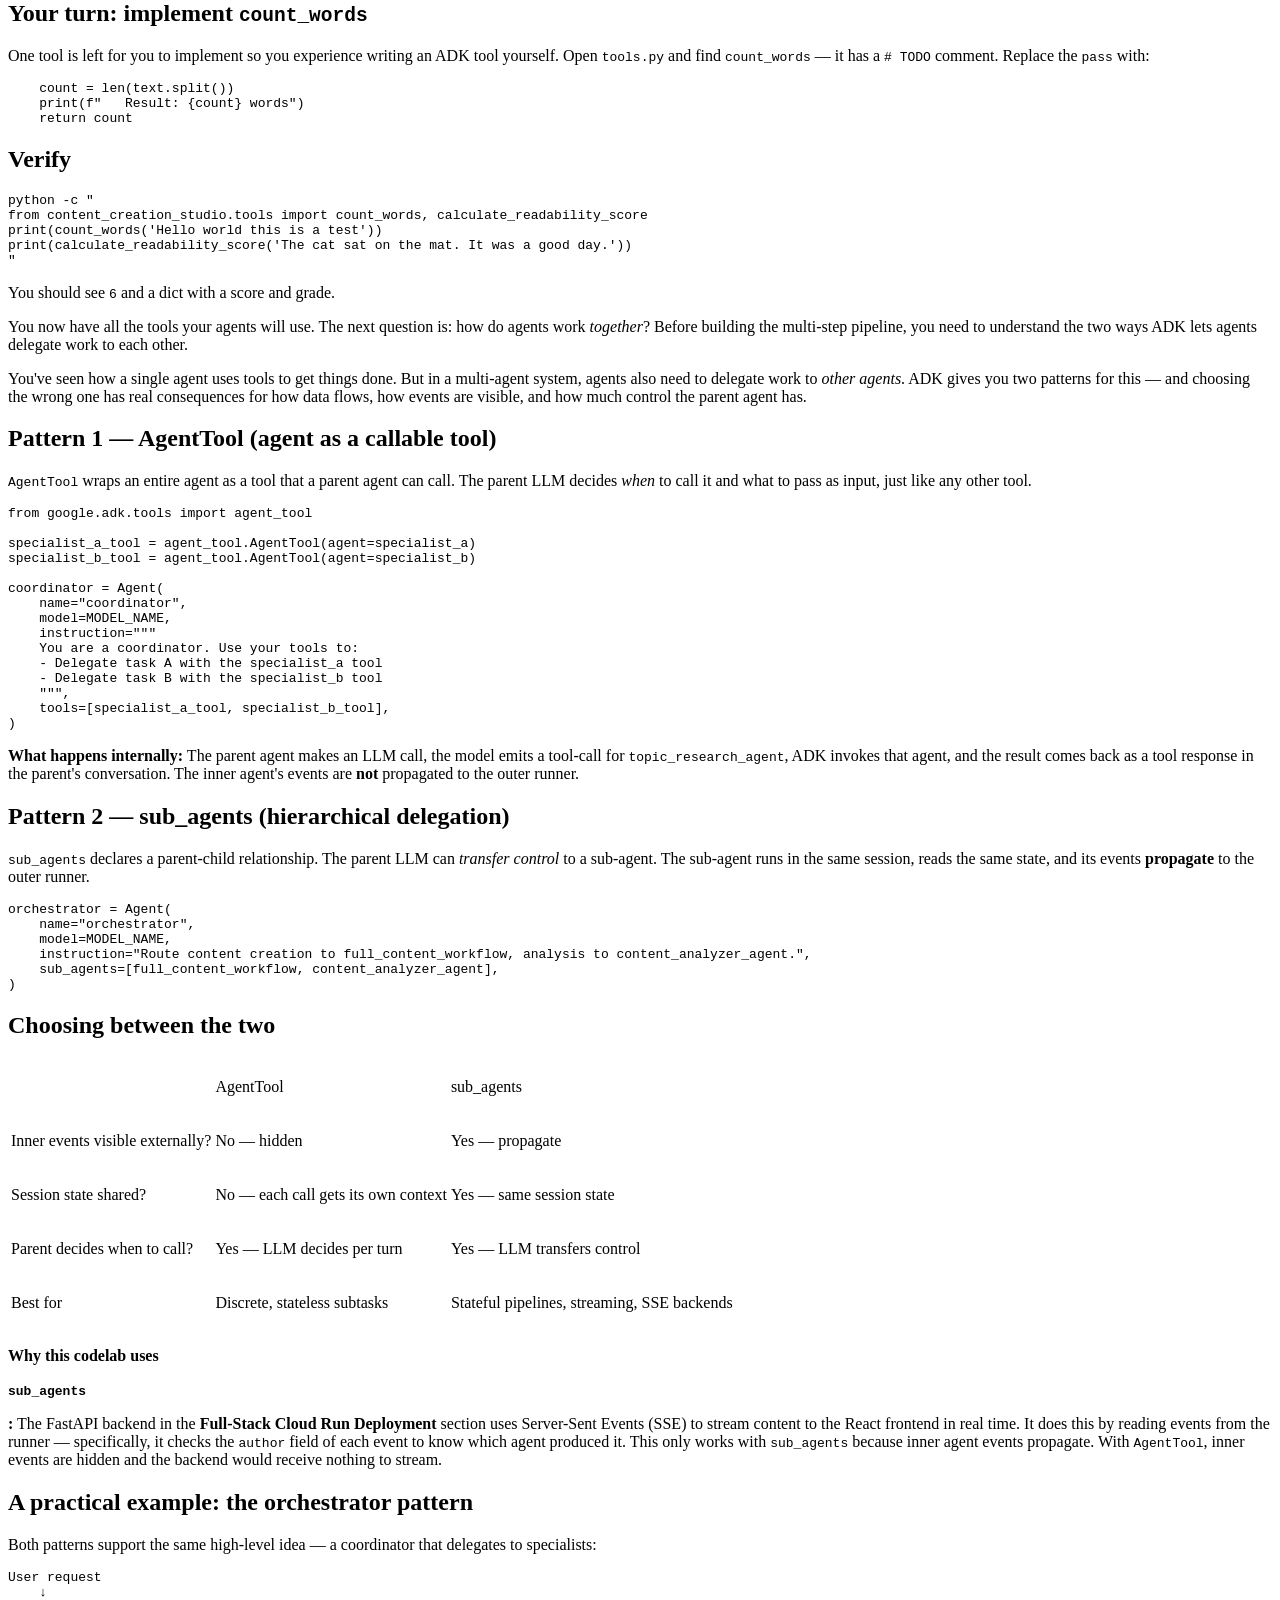
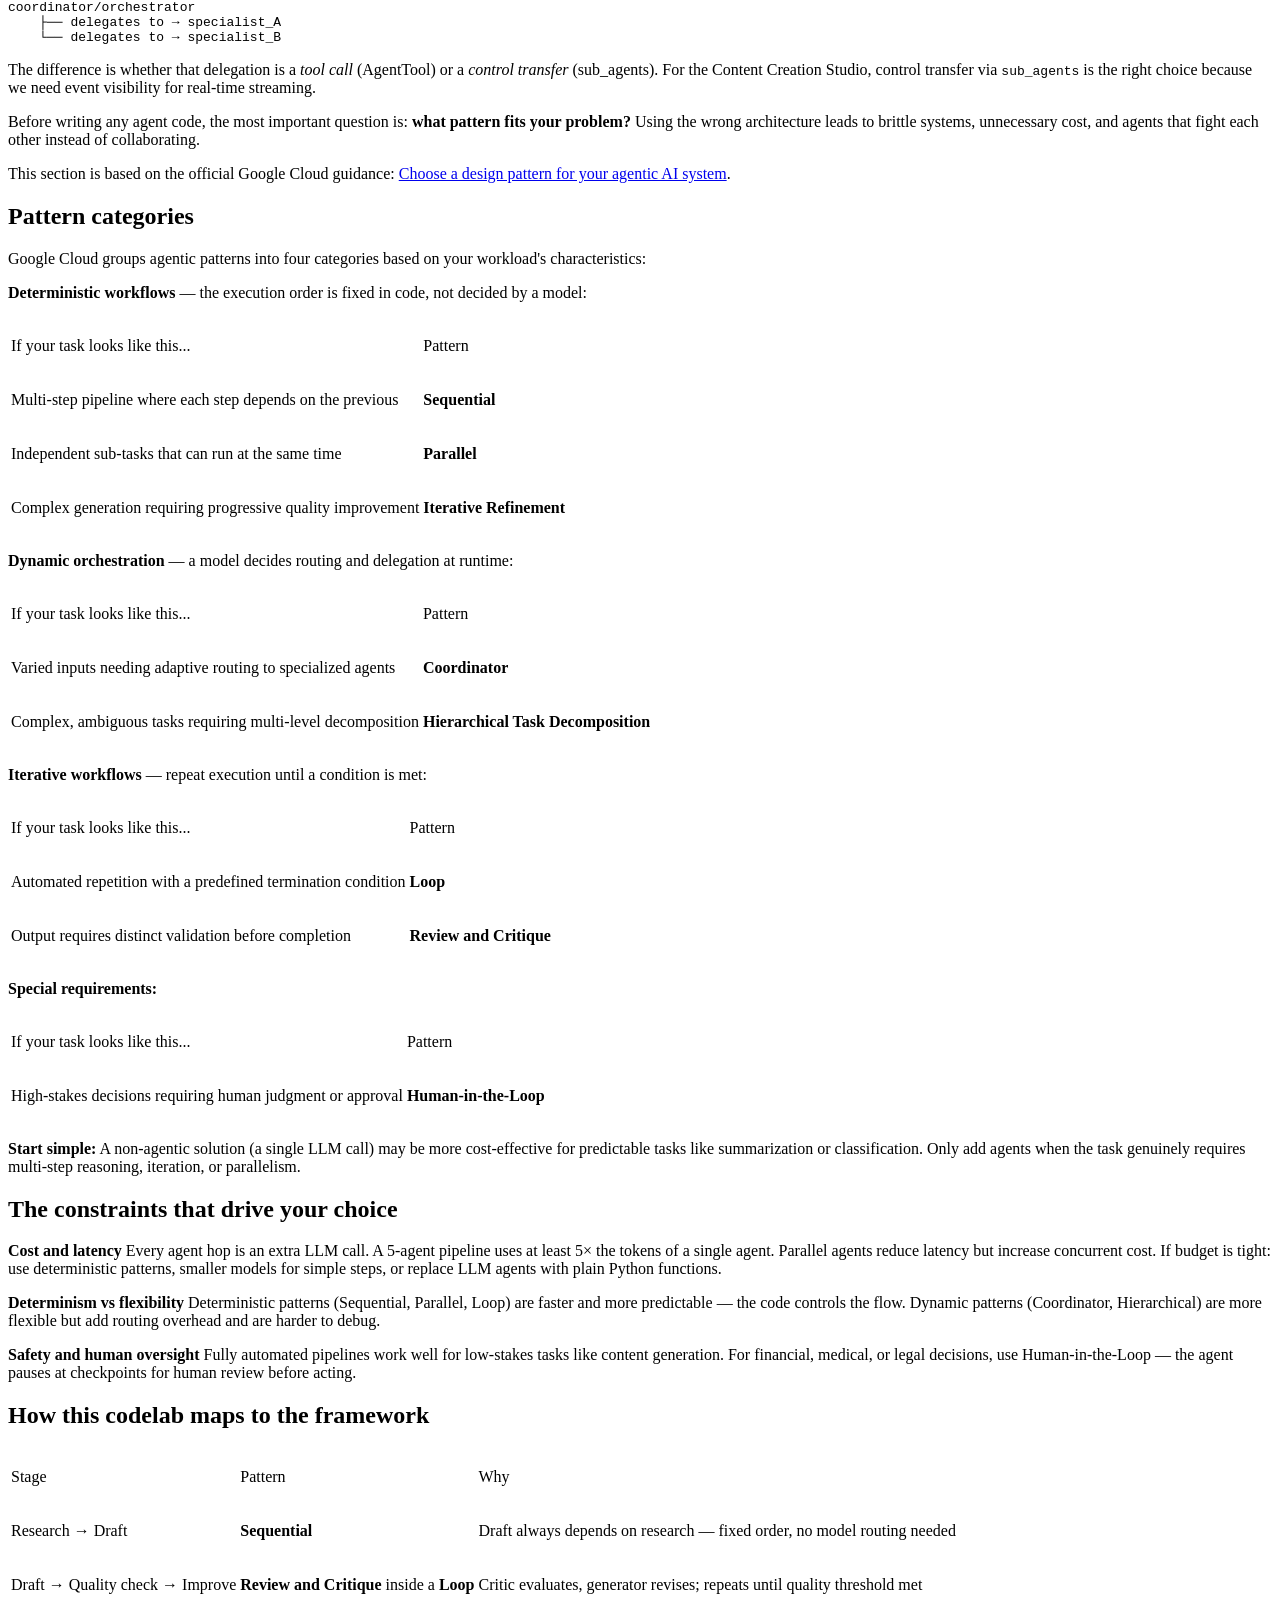
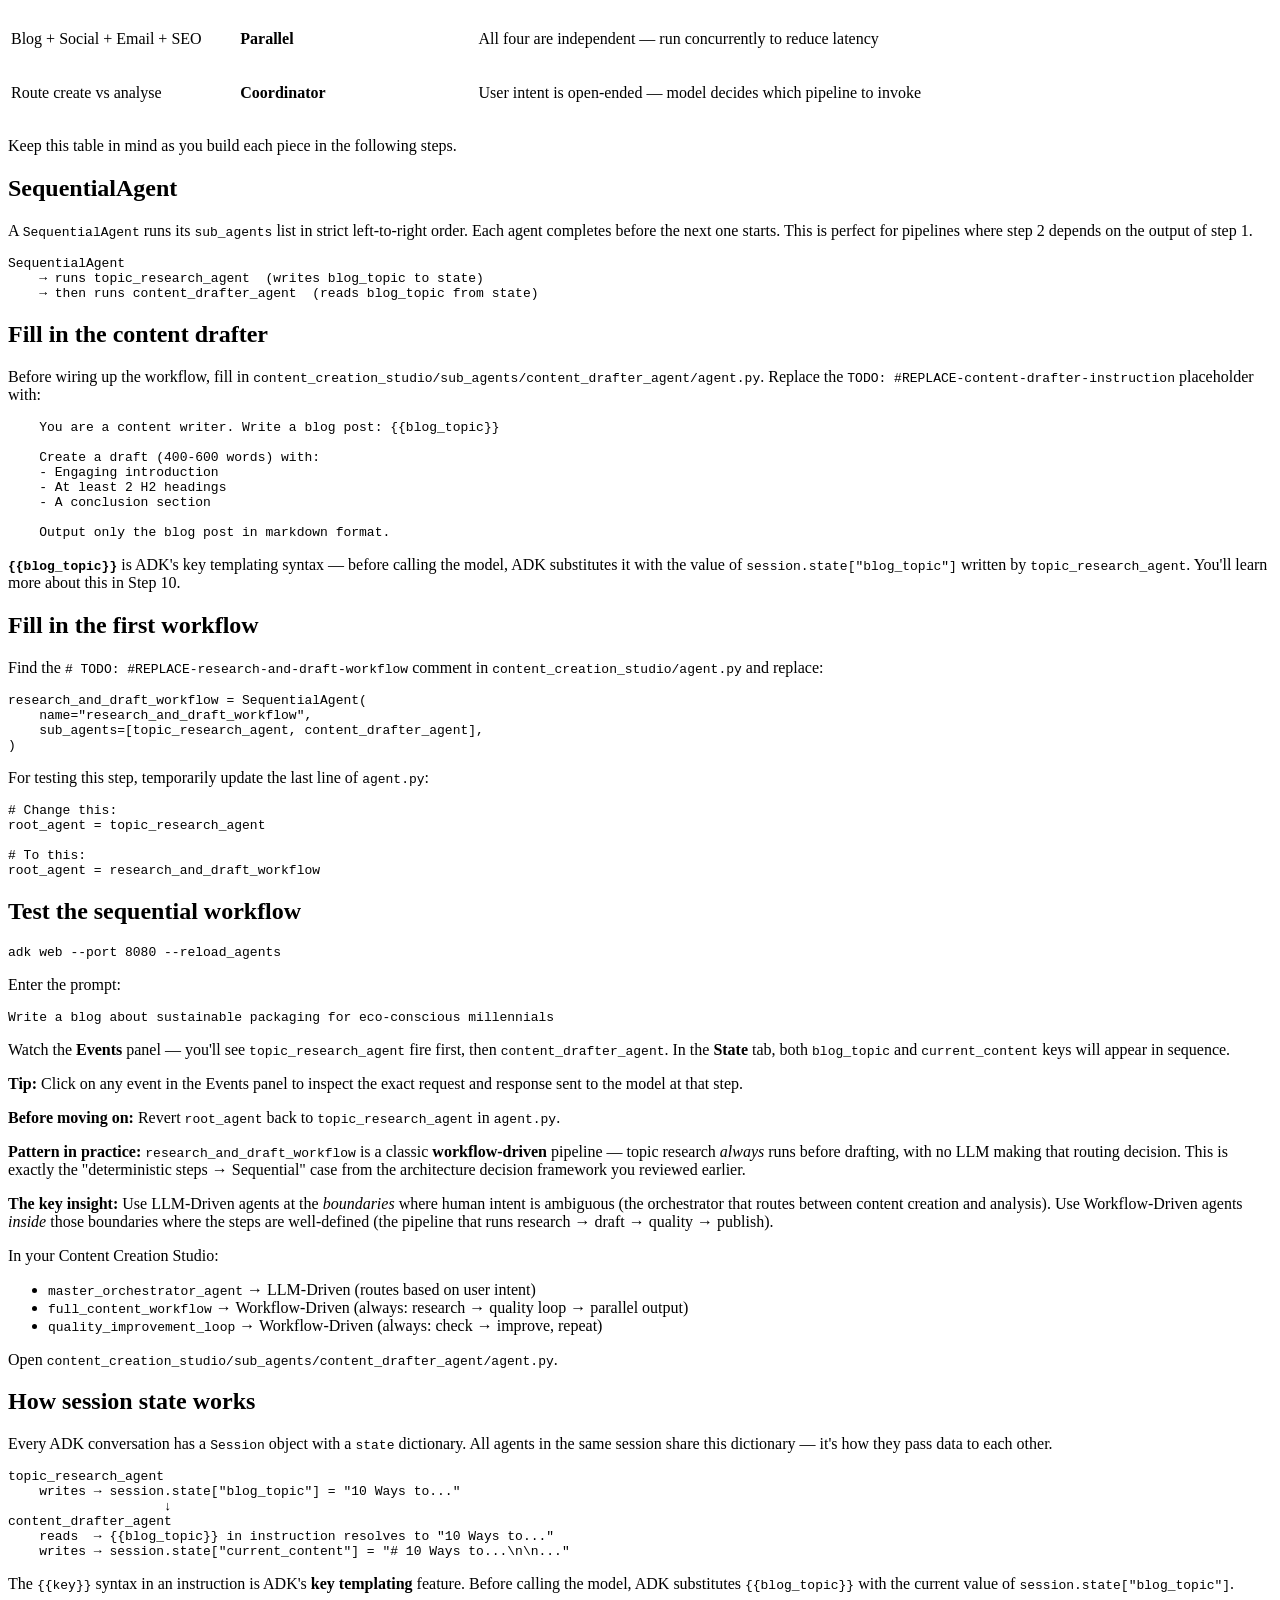
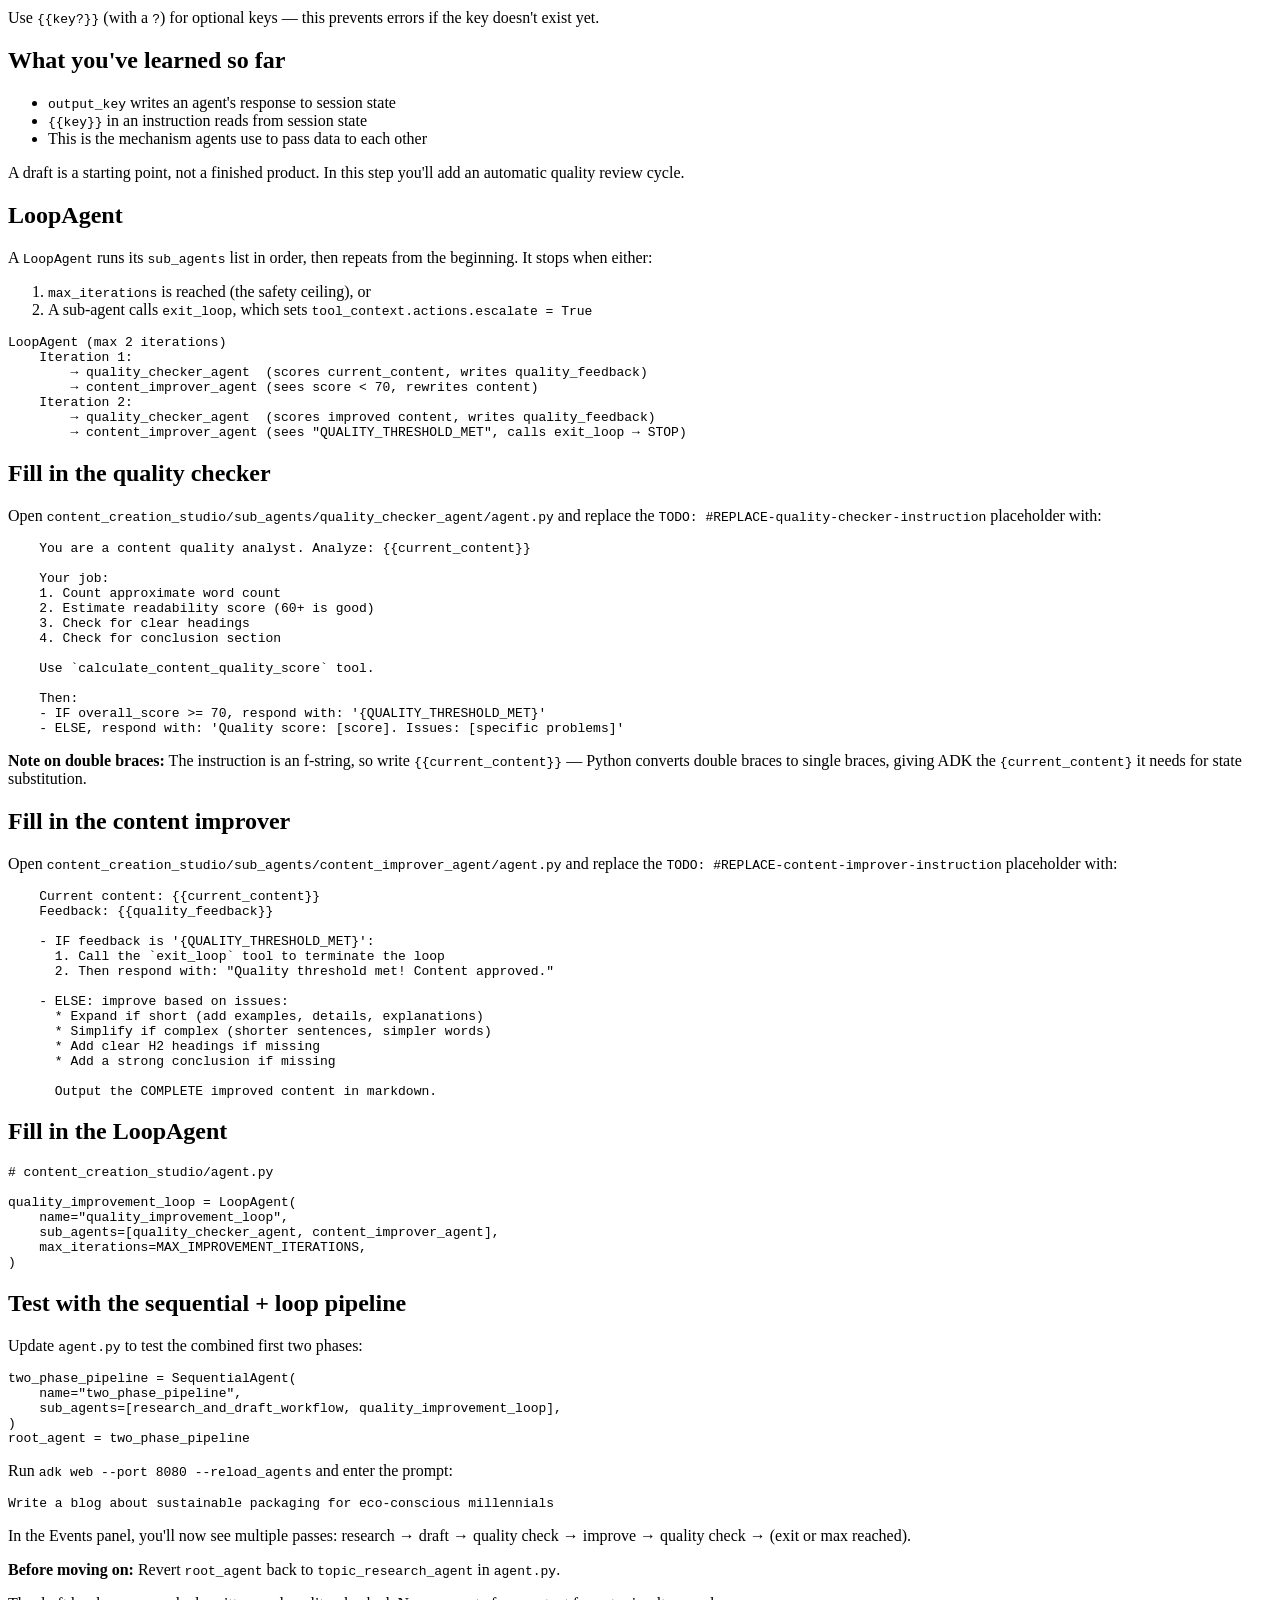
==== commit 8e810de1: "fix(cleanup): reliably delete Agent Engine and add Cloud Build bucket teardown and add gif of demo o" ====
--- a/codelab/docs/index.html
+++ b/codelab/docs/index.html
@@ -48,7 +48,30 @@
       </div>
     </div>
 
-        <p>In this codelab, you will build a <strong>Content Creation Studio</strong> — a multi-agent system powered by Google&#39;s Agent Development Kit (ADK) and Gemini models.</p>
+        <h2 is-upgraded>Beyond Chatbots</h2>
+<p>Remember the first time you used a generative AI chatbot? The excitement of having a conversation with AI was incredible. But chatbots are just the beginning.</p>
+<table>
+<tr><td colspan="1" rowspan="1"></td><td colspan="1" rowspan="1"><p>Chatbot</p>
+</td><td colspan="1" rowspan="1"><p>AI Agent</p>
+</td></tr>
+<tr><td colspan="1" rowspan="1"><p>What it does</p>
+</td><td colspan="1" rowspan="1"><p>Answers questions</p>
+</td><td colspan="1" rowspan="1"><p>Takes actions</p>
+</td></tr>
+<tr><td colspan="1" rowspan="1"><p>How it works</p>
+</td><td colspan="1" rowspan="1"><p>One LLM call per turn</p>
+</td><td colspan="1" rowspan="1"><p>Reasons, uses tools, makes decisions</p>
+</td></tr>
+<tr><td colspan="1" rowspan="1"><p>Example</p>
+</td><td colspan="1" rowspan="1"><p>&#34;What is sustainable packaging?&#34;</p>
+</td><td colspan="1" rowspan="1"><p>Searches Google, drafts a blog, improves it, publishes 4 formats — all from one request</p>
+</td></tr>
+</table>
+<p>That&#39;s what you&#39;ll build today.</p>
+<h2 is-upgraded>What is Google ADK?</h2>
+<p>The <strong>Agent Development Kit (ADK)</strong> is Google&#39;s open-source framework for building AI agents. It handles the hard parts — session state, tool calling, multi-agent coordination, streaming, and deployment — so you focus on the agent logic itself, not the infrastructure.</p>
+<h2 is-upgraded>What is this codelab?</h2>
+<p>In this codelab, you will build a <strong>Content Creation Studio</strong> — a multi-agent system powered by Google&#39;s Agent Development Kit (ADK) and Gemini models.</p>
 <p>Given a single request (topic, target audience, tone, and keywords), your system will automatically:</p>
 <ul>
 <li>Research trending angles using Google Search</li>
@@ -115,7 +138,7 @@
 </ul>
 <p>👉 Steps:</p>
 <ol type="1">
-<li><strong>Go to the credit claim site:</strong> Not available at the moment</li>
+<li><strong>Go to the credit claim site:</strong> Your instructor will provide the link at the start of the session</li>
 <li><strong>Sign In:</strong> Paste the link into the address bar and sign in with your personal Gmail.</li>
 <li><strong>Accept Terms:</strong> Accept the Google Cloud Platform Terms of Service.</li>
 <li><strong>Verify Credit:</strong> Look for a message confirming that the credit has been applied. <ul>
@@ -241,24 +264,15 @@
       </google-codelab-step>
     
       <google-codelab-step label="ADK Core Concepts" duration="0">
-        <p>Before writing any code, it&#39;s worth understanding the four core objects that ADK uses to run every agent. You&#39;ll see these referenced throughout the codelab.</p>
+        <p>Before writing any code, understand the four core objects ADK uses to run every agent. You&#39;ll see these throughout the codelab.</p>
 <h2 is-upgraded>The four building blocks</h2>
-<p><strong>Agent</strong></p>
-<p>The <code>Agent</code> class defines <em>what</em> an agent does — its instructions, model, and tools. It does not execute itself. Think of it as a blueprint.</p>
+<p><strong>Agent</strong> — a blueprint. Defines the instructions, model, and tools. It does not run itself.</p>
 <pre><code language="language-python" class="language-python">from google.adk.agents import Agent
 agent = Agent(name=&#34;my_agent&#34;, model=&#34;gemini-2.5-flash&#34;, instruction=&#34;...&#34;)
 </code></pre>
-<p><strong>Session</strong></p>
-<p>A <code>Session</code> is a single conversation thread. It holds:</p>
-<ul>
-<li>The full message history (events)</li>
-<li>The <code>state</code> dictionary — a key-value store all agents in the session share</li>
-</ul>
-<p>Sessions are identified by <code>session_id</code> and <code>user_id</code>. Every agent call in the same session can read and write the same <code>state</code> dict.</p>
-<p><strong>SessionService</strong></p>
-<p>The <code>SessionService</code> manages the lifecycle of sessions — creating, retrieving, and persisting them. In local development, ADK uses <code>InMemorySessionService</code> (sessions live in RAM and reset when the process exits). In production on Agent Engine, sessions are persisted automatically.</p>
-<p><strong>Runner</strong></p>
-<p>The <code>Runner</code> ties everything together. It takes an agent and a session service, then exposes a <code>run_async()</code> method that accepts a user message and yields events. When you run <code>adk web</code>, ADK creates a <code>Runner</code> internally and exposes it via a web UI.</p>
+<p><strong>Session</strong> — a conversation instance. Holds the full message history and a shared <code>state</code> dictionary. All agents in the same session read and write the same <code>state</code> dict. Sessions are identified by <code>session_id</code> and <code>user_id</code>.</p>
+<p><strong>SessionService</strong> — a session database. Creates, stores, and retrieves sessions by <code>session_id</code>. In local development, ADK uses <code>InMemorySessionService</code> (resets when the process exits). On Agent Engine, sessions are persisted automatically.</p>
+<p><strong>Runner</strong> — the execution engine. Takes an agent and a session service, then exposes <code>run_async()</code> which accepts a user message and yields a stream of events. When you run <code>adk web</code>, ADK creates a <code>Runner</code> internally.</p>
 <pre><code language="language-python" class="language-python">from google.adk.runners import Runner
 from google.adk.sessions import InMemorySessionService
 
@@ -281,6 +295,23 @@
 <h2 is-upgraded>How <code>adk web</code> fits in</h2>
 <p><code>adk web</code> discovers your <code>root_agent</code> variable (in <code>content_creation_studio/agent.py</code>), wraps it in a <code>Runner</code> with an <code>InMemorySessionService</code>, and serves a web UI. It&#39;s the fastest way to test agents during development.</p>
 <p>You don&#39;t need to write <code>Runner</code> code yourself in this codelab — <code>adk web</code> handles it. But understanding what happens under the hood will help you interpret the Events panel and debug issues.</p>
+<h2 is-upgraded>The execution flow</h2>
+<p>Here is what happens every time you send a message to an ADK agent:</p>
+<pre><code>User message
+    ↓
+Runner.run_async()        ← starts the event loop
+    ↓
+Agent (LLM + tools)       ← Gemini reasons, decides which tools to call
+    ↓
+Tool execution            ← google_search, custom functions, other agents
+    ↓
+Agent generates response  ← synthesizes tool results into a final answer
+    ↓
+Events stream back        ← Runner yields each step; final event has is_final_response() = True
+    ↓
+Your code / adk web UI    ← reads events, displays the result
+</code></pre>
+<p>The <strong>Events panel</strong> in <code>adk web</code> shows you every step of this flow in real time.</p>
 
 
       </google-codelab-step>
@@ -380,7 +411,7 @@
 <p><strong>What to expect:</strong> This agent only researches and outputs a <strong>single blog title</strong> — it does not write the full blog. The full pipeline (draft → quality loop → publish-ready post) is assembled in later steps. You are just testing one piece of it here.</p>
 <p>You&#39;ll see the agent use <code>google_search</code> and return a specific blog title. In the <strong>State</strong> tab on the left, you&#39;ll see <code>blog_topic</code> appear with the agent&#39;s output. In the <strong>Events</strong> panel, you can click each event to inspect the exact model request and response.</p>
 <p>Press <code>Ctrl+C</code> to stop the server.</p>
-<p><strong>Before moving on:</strong> Restore the last line of <code>agent.py</code> back to <code>root_agent = master_orchestrator_agent</code>. The final <code>root_agent</code> assignment will be set in Step 13.</p>
+<p><strong>Before moving on:</strong> Restore the last line of <code>agent.py</code> back to <code>root_agent = master_orchestrator_agent</code>. The final <code>root_agent</code> assignment will be set in the <strong>Master Orchestrator</strong> section.</p>
 
 
       </google-codelab-step>
@@ -395,6 +426,15 @@
 </code></pre>
 <p>ADK handles everything else: converting the function to a JSON schema, calling it when the model requests it, and returning the result back to the model.</p>
 <p><strong>Design note:</strong> Keep tools focused on a single task. One agent with many related tools beats one mega-agent with every tool imaginable — it&#39;s easier to reason about, test, and reuse.</p>
+<h2 is-upgraded>How ADK understands your tools</h2>
+<p>ADK examines three things about every function you pass as a tool:</p>
+<ol type="1">
+<li><strong>Function name</strong> — becomes the tool identifier the model calls</li>
+<li><strong>Type hints</strong> — tells the model what types to pass and expect back</li>
+<li><strong>Docstring</strong> — tells the model <em>when</em> and <em>why</em> to use the tool</li>
+</ol>
+<p><strong>Tip:</strong> Write docstrings like you&#39;re explaining to a smart intern when to use this tool. A clear docstring = the agent uses the tool correctly. A vague one = the agent ignores it or misuses it.</p>
+<p>⚠️ <strong>ADK limitation:</strong> You cannot mix <code>google_search</code> (a built-in tool) with custom Python function tools in the same agent. If you need both, create separate specialist agents — one with <code>google_search</code>, another with your custom tools. You&#39;ll see this pattern throughout this codelab.</p>
 <h2 is-upgraded>Passing custom tools to an agent: <code>FunctionTool</code></h2>
 <p>Built-in tools like <code>google_search</code> are passed directly in the <code>tools</code> list. Custom Python functions must be wrapped in <code>FunctionTool</code> so ADK knows to treat them as callable tools:</p>
 <pre><code language="language-python" class="language-python">from google.adk.tools import FunctionTool
@@ -510,7 +550,7 @@
 </table>
 <p><strong>Why this codelab uses </strong></p>
 <p><strong><code>sub_agents</code></strong></p>
-<p><strong>:</strong> The FastAPI backend in Step 18 uses Server-Sent Events (SSE) to stream content to the React frontend in real time. It does this by reading events from the runner — specifically, it checks the <code>author</code> field of each event to know which agent produced it. This only works with <code>sub_agents</code> because inner agent events propagate. With <code>AgentTool</code>, inner events are hidden and the backend would receive nothing to stream.</p>
+<p><strong>:</strong> The FastAPI backend in the <strong>Full-Stack Cloud Run Deployment</strong> section uses Server-Sent Events (SSE) to stream content to the React frontend in real time. It does this by reading events from the runner — specifically, it checks the <code>author</code> field of each event to know which agent produced it. This only works with <code>sub_agents</code> because inner agent events propagate. With <code>AgentTool</code>, inner events are hidden and the backend would receive nothing to stream.</p>
 <h2 is-upgraded>A practical example: the orchestrator pattern</h2>
 <p>Both patterns support the same high-level idea — a coordinator that delegates to specialists:</p>
 <pre><code language="language-text" class="language-text">User request
@@ -948,7 +988,7 @@
 <p><strong><code>sub_agents</code></strong></p>
 <p><strong> vs </strong></p>
 <p><strong><code>AgentTool</code></strong></p>
-<p><strong>:</strong> Using <code>sub_agents=</code> means inner agent events propagate to the <code>Runner</code> and are visible externally (needed for the FastAPI SSE backend to detect which channel agent produced which output). Using <code>AgentTool</code> wraps the agent as an opaque tool call — inner events are hidden. See Step 7 for the full trade-off discussion.</p>
+<p><strong>:</strong> Using <code>sub_agents=</code> means inner agent events propagate to the <code>Runner</code> and are visible externally (needed for the FastAPI SSE backend to detect which channel agent produced which output). Using <code>AgentTool</code> wraps the agent as an opaque tool call — inner events are hidden. See the <strong>Agent Teams: sub_agents vs AgentTool</strong> section for the full trade-off discussion.</p>
 <h2 is-upgraded>Test routing</h2>
 <pre><code language="language-bash" class="language-bash">adk web --port 8080 --reload_agents
 </code></pre>
@@ -1197,8 +1237,8 @@
 </td><td colspan="1" rowspan="1"><p><code>PreloadMemoryTool</code></p>
 </td></tr>
 </table>
-<p>The <strong>write side</strong> is already handled: the <code>after_agent_callback</code> you implemented in Step 14 calls <code>await memory_service.add_session_to_memory(session)</code> after every agent turn.</p>
-<p>The <strong>read side</strong> is <code>PreloadMemoryTool</code> — ADK automatically invokes it before each turn to inject relevant past sessions into the model&#39;s context. You already wired it into <code>master_orchestrator_agent</code> in Step 13, so no code changes are needed here.</p>
+<p>The <strong>write side</strong> is already handled: the <code>after_agent_callback</code> you implemented in the <strong>Callbacks</strong> section calls <code>await memory_service.add_session_to_memory(session)</code> after every agent turn.</p>
+<p>The <strong>read side</strong> is <code>PreloadMemoryTool</code> — ADK automatically invokes it before each turn to inject relevant past sessions into the model&#39;s context. You already wired it into <code>master_orchestrator_agent</code> in the <strong>Master Orchestrator</strong> section, so no code changes are needed here.</p>
 <h2 is-upgraded>Test cross-session memory</h2>
 <p>Run <code>adk web --port 8080 --reload_agents</code> and open two separate sessions:</p>
 <p><strong>Session 1:</strong></p>
@@ -1216,6 +1256,68 @@
     
       <google-codelab-step label="Deploy to Vertex AI Agent Engine" duration="0">
         <p><strong>Prerequisites:</strong> Vertex AI API enabled on your GCP project. Your credentials are already set up from Cloud Shell — no extra authentication needed.</p>
+<h2 is-upgraded>What is Agent Engine?</h2>
+<p><strong>Vertex AI Agent Engine</strong> is Google Cloud&#39;s fully-managed platform for running ADK agents at scale. Think of it as &#34;Cloud Run for AI Agents&#34; — you give Google your agent code and they handle everything else.</p>
+<p><strong>Why not just keep running locally?</strong></p>
+<p>Your agent works great in <code>adk web</code>. But local development has hard limits:</p>
+<table>
+<tr><td colspan="1" rowspan="1"><p>Problem</p>
+</td><td colspan="1" rowspan="1"><p>Local</p>
+</td><td colspan="1" rowspan="1"><p>Agent Engine</p>
+</td></tr>
+<tr><td colspan="1" rowspan="1"><p>Who can use it</p>
+</td><td colspan="1" rowspan="1"><p>Only you</p>
+</td><td colspan="1" rowspan="1"><p>Anyone with the URL</p>
+</td></tr>
+<tr><td colspan="1" rowspan="1"><p>Sessions after restart</p>
+</td><td colspan="1" rowspan="1"><p>Lost</p>
+</td><td colspan="1" rowspan="1"><p>Persisted automatically</p>
+</td></tr>
+<tr><td colspan="1" rowspan="1"><p>Multiple users at once</p>
+</td><td colspan="1" rowspan="1"><p>No</p>
+</td><td colspan="1" rowspan="1"><p>Auto-scales</p>
+</td></tr>
+<tr><td colspan="1" rowspan="1"><p>Monitoring and logs</p>
+</td><td colspan="1" rowspan="1"><p><code>print()</code></p>
+</td><td colspan="1" rowspan="1"><p>Cloud Logging + Tracing</p>
+</td></tr>
+<tr><td colspan="1" rowspan="1"><p>24/7 availability</p>
+</td><td colspan="1" rowspan="1"><p>Only when your machine runs</p>
+</td><td colspan="1" rowspan="1"><p>Always on</p>
+</td></tr>
+</table>
+<p><strong>Agent Engine vs building your own infrastructure:</strong></p>
+<table>
+<tr><td colspan="1" rowspan="1"><p>Concern</p>
+</td><td colspan="1" rowspan="1"><p>DIY</p>
+</td><td colspan="1" rowspan="1"><p>Agent Engine</p>
+</td></tr>
+<tr><td colspan="1" rowspan="1"><p>Servers and containers</p>
+</td><td colspan="1" rowspan="1"><p>You set up</p>
+</td><td colspan="1" rowspan="1"><p>Managed</p>
+</td></tr>
+<tr><td colspan="1" rowspan="1"><p>Auto-scaling</p>
+</td><td colspan="1" rowspan="1"><p>You configure</p>
+</td><td colspan="1" rowspan="1"><p>Automatic</p>
+</td></tr>
+<tr><td colspan="1" rowspan="1"><p>Monitoring</p>
+</td><td colspan="1" rowspan="1"><p>You build</p>
+</td><td colspan="1" rowspan="1"><p>Built-in</p>
+</td></tr>
+<tr><td colspan="1" rowspan="1"><p>Security</p>
+</td><td colspan="1" rowspan="1"><p>You configure</p>
+</td><td colspan="1" rowspan="1"><p>Secure by default</p>
+</td></tr>
+<tr><td colspan="1" rowspan="1"><p>Time to deploy</p>
+</td><td colspan="1" rowspan="1"><p>Days</p>
+</td><td colspan="1" rowspan="1"><p>Minutes</p>
+</td></tr>
+<tr><td colspan="1" rowspan="1"><p>Cost at zero usage</p>
+</td><td colspan="1" rowspan="1"><p>Idle servers cost money</p>
+</td><td colspan="1" rowspan="1"><p>Scales to zero</p>
+</td></tr>
+</table>
+<p><strong>Learning vs production:</strong> The deployment you&#39;ll do in this workshop is for demonstration purposes. Production systems require additional work: comprehensive testing, CI/CD pipelines, model evaluation, and security hardening — topics beyond this codelab&#39;s scope.</p>
 <h2 is-upgraded>Why Agent Engine?</h2>
 <p>Running locally is great for development. Agent Engine provides:</p>
 <ul>
@@ -1249,7 +1351,7 @@
       </google-codelab-step>
     
       <google-codelab-step label="Full-Stack Cloud Run Deployment" duration="0">
-        <p><strong>Prerequisites:</strong> Agent Engine deployed (Step 17) and <code>AGENT_ENGINE_RESOURCE_NAME</code> set in your <code>.env</code>.</p>
+        <p><strong>Prerequisites:</strong> Agent Engine deployed (previous section) and <code>AGENT_ENGINE_RESOURCE_NAME</code> set in your <code>.env</code>.</p>
 <p>So far you&#39;ve run the agent locally via <code>adk web</code>. In this step you&#39;ll deploy a production web application: a React frontend served by a FastAPI backend, both packaged in a single Docker container on Cloud Run.</p>
 <h2 is-upgraded>Architecture</h2>
 <pre><code language="language-text" class="language-text">Browser
@@ -1305,7 +1407,7 @@
     &#34;seo_metadata_agent&#34;: &#34;seo_metadata&#34;,
 }
 </code></pre>
-<p>Because the master orchestrator uses <code>sub_agents</code> (not <code>AgentTool</code>), each inner agent&#39;s events propagate and include an <code>author</code> field with the agent&#39;s name. The backend reads that <code>author</code>, looks it up in <code>CHANNEL_MAP</code>, and sends the content to the frontend tagged with the right channel. This is exactly why <code>sub_agents</code> was the right choice in Step 7.</p>
+<p>Because the master orchestrator uses <code>sub_agents</code> (not <code>AgentTool</code>), each inner agent&#39;s events propagate and include an <code>author</code> field with the agent&#39;s name. The backend reads that <code>author</code>, looks it up in <code>CHANNEL_MAP</code>, and sends the content to the frontend tagged with the right channel. This is exactly why <code>sub_agents</code> was the right choice — as explained in the <strong>Agent Teams</strong> section.</p>
 <p>The React frontend subscribes to the SSE stream and renders each channel&#39;s content as it arrives — giving users real-time feedback as each content format completes.</p>
 <h2 is-upgraded>The Docker multi-stage build</h2>
 <p>Open <code>Dockerfile</code> at the project root. It uses a two-stage build:</p>
@@ -1349,8 +1451,7 @@
 <p>The script will:</p>
 <ol type="1">
 <li>Read your <code>.env</code> for project ID, region, and <code>AGENT_ENGINE_RESOURCE_NAME</code></li>
-<li>Build the Docker image with <code>docker build</code></li>
-<li>Push it to Artifact Registry</li>
+<li>Build and push the Docker image using <code>gcloud builds submit</code> (runs entirely in GCP — no local Docker networking required)</li>
 <li>Deploy to Cloud Run with <code>gcloud run deploy</code>, passing <code>AGENT_ENGINE_RESOURCE_NAME</code> as an environment variable</li>
 </ol>
 <p>When complete, it prints the Cloud Run service URL, for example:</p>
@@ -1358,6 +1459,7 @@
 </code></pre>
 <h2 is-upgraded>Test the full stack</h2>
 <p>Open the URL in your browser. You should see the React UI. Enter a topic and click <strong>Create Content</strong> — results will stream in real time, one channel at a time.</p>
+<p class="image-container"><img alt="Full-stack app demo — content streaming in real time" src="img/c5f65e37da2c2765.gif"></p>
 <p>Test the health endpoint to confirm the backend is connected:</p>
 <pre><code language="language-bash" class="language-bash">curl https://your-service-url/health
 </code></pre>
@@ -1381,45 +1483,51 @@
       </google-codelab-step>
     
       <google-codelab-step label="Clean Up Resources" duration="0">
-        <p>If you deployed in Steps 17 or 18, clean up your resources to avoid ongoing charges.</p>
+        <p>To avoid ongoing charges, run the cleanup script to tear down all resources created during this codelab.</p>
 <h2 is-upgraded>What gets cleaned up</h2>
-<p>The cleanup script removes:</p>
-<ul>
-<li>The <strong>Agent Engine</strong> (Reasoning Engine) instance</li>
-<li>The <strong>GCS staging artifacts</strong> uploaded during deployment</li>
-</ul>
-<p>It does <strong>not</strong> delete your GCP project, your GCS bucket itself, or any local files.</p>
-<h2 is-upgraded>Remove the Agent Engine instance</h2>
-<pre><code language="language-bash" class="language-bash">cd /path/to/content_creation_mas
-python deployment/deploy.py --action cleanup
-</code></pre>
-<p>You will see output like:</p>
-<pre><code language="language-text" class="language-text">🧹 Starting cleanup...
-   Resource: projects/123456/locations/us-central1/reasoningEngines/789012345
-✅ Agent Engine deleted successfully.
-✅ Cleanup complete.
-</code></pre>
-<h2 is-upgraded>Remove the Cloud Run service</h2>
-<pre><code language="language-bash" class="language-bash">gcloud run services delete content-studio \
-  --region=us-central1 \
-  --project=YOUR_PROJECT_ID
-</code></pre>
+<p>The script removes everything created by <code>setup_gcp.sh</code> and <code>deploy-combined.sh</code>:</p>
+<table>
+<tr><td colspan="1" rowspan="1"><p>Resource</p>
+</td><td colspan="1" rowspan="1"><p>How removed</p>
+</td></tr>
+<tr><td colspan="1" rowspan="1"><p>Cloud Run service</p>
+</td><td colspan="1" rowspan="1"><p><code>gcloud run services delete</code></p>
+</td></tr>
+<tr><td colspan="1" rowspan="1"><p>Agent Engine (Reasoning Engine)</p>
+</td><td colspan="1" rowspan="1"><p><code>deploy.py --action cleanup</code></p>
+</td></tr>
+<tr><td colspan="1" rowspan="1"><p>Docker images in Artifact Registry</p>
+</td><td colspan="1" rowspan="1"><p><code>gcloud artifacts docker images delete</code></p>
+</td></tr>
+<tr><td colspan="1" rowspan="1"><p>Artifact Registry repository</p>
+</td><td colspan="1" rowspan="1"><p>Optional prompt</p>
+</td></tr>
+<tr><td colspan="1" rowspan="1"><p>Service account + IAM bindings</p>
+</td><td colspan="1" rowspan="1"><p>Optional prompt</p>
+</td></tr>
+<tr><td colspan="1" rowspan="1"><p>Cloud Storage bucket</p>
+</td><td colspan="1" rowspan="1"><p>Optional prompt</p>
+</td></tr>
+</table>
+<h2 is-upgraded>Run the cleanup script</h2>
+<pre><code language="language-bash" class="language-bash">bash deployment/cleanup_gcp.sh
+</code></pre>
+<p>The script reads your <code>.env</code> file, shows what it will delete, and asks for confirmation before proceeding:</p>
+<pre><code language="language-text" class="language-text">⚠️  WARNING: This will DELETE the following resources:
+
+  1. Cloud Run service: content-studio
+  2. Agent Engine: projects/123456/.../reasoningEngines/789012345
+  3. Docker images in Artifact Registry
+  4. Service Account: content-studio-sa@... (optional)
+  5. Cloud Storage Bucket: gs://your-project-content-studio (optional)
+
+This action CANNOT be undone!
+
+Are you sure you want to proceed? (yes/no):
+</code></pre>
+<p>Type <code>yes</code> to proceed. Resources 4 and 5 will each prompt separately — you can choose to keep them if you plan to reuse the project.</p>
 <h2 is-upgraded>Verify in the Cloud Console</h2>
-<p>Navigate to <a href="https://console.cloud.google.com/vertex-ai/agents" target="_blank">Vertex AI → Agent Engine</a> and <a href="https://console.cloud.google.com/run" target="_blank">Cloud Run</a> and confirm your instances are no longer listed.</p>
-<h2 is-upgraded>Manual cleanup (if the script fails)</h2>
-<pre><code language="language-bash" class="language-bash">gcloud ai reasoning-engines delete REASONING_ENGINE_ID \
-  --location=us-central1 \
-  --project=YOUR_PROJECT_ID
-</code></pre>
-<p>Replace <code>REASONING_ENGINE_ID</code> with the numeric ID from your <code>AGENT_ENGINE_RESOURCE_NAME</code>.</p>
-<p>To list all your instances:</p>
-<pre><code language="language-bash" class="language-bash">gcloud ai reasoning-engines list \
-  --location=us-central1 \
-  --project=YOUR_PROJECT_ID
-</code></pre>
-<h2 is-upgraded>Optional: delete the GCS staging bucket</h2>
-<pre><code language="language-bash" class="language-bash">gcloud storage rm -r gs://your-project-id-content-studio
-</code></pre>
+<p>Navigate to <a href="https://console.cloud.google.com/vertex-ai/agents" target="_blank">Vertex AI → Agent Engine</a> and <a href="https://console.cloud.google.com/run" target="_blank">Cloud Run</a> and confirm your resources are no longer listed.</p>
 <p><strong>Tip:</strong> Set a <a href="https://cloud.google.com/billing/docs/how-to/budgets" target="_blank">budget alert</a> on your GCP project to get notified if charges exceed your expected threshold.</p>
 
 
@@ -1465,7 +1573,7 @@
 </td><td colspan="1" rowspan="1"><p>content_drafter, quality_checker, all parallel agents</p>
 </td></tr>
 <tr><td colspan="1" rowspan="1"><p><code>AgentTool</code> vs <code>sub_agents</code></p>
-</td><td colspan="1" rowspan="1"><p>Coordination pattern trade-offs (Step 7)</p>
+</td><td colspan="1" rowspan="1"><p>Coordination pattern trade-offs (<strong>Agent Teams</strong> section)</p>
 </td></tr>
 <tr><td colspan="1" rowspan="1"><p>LLM-Driven vs Workflow-Driven</p>
 </td><td colspan="1" rowspan="1"><p>Architecture design decisions (Step 8)</p>
